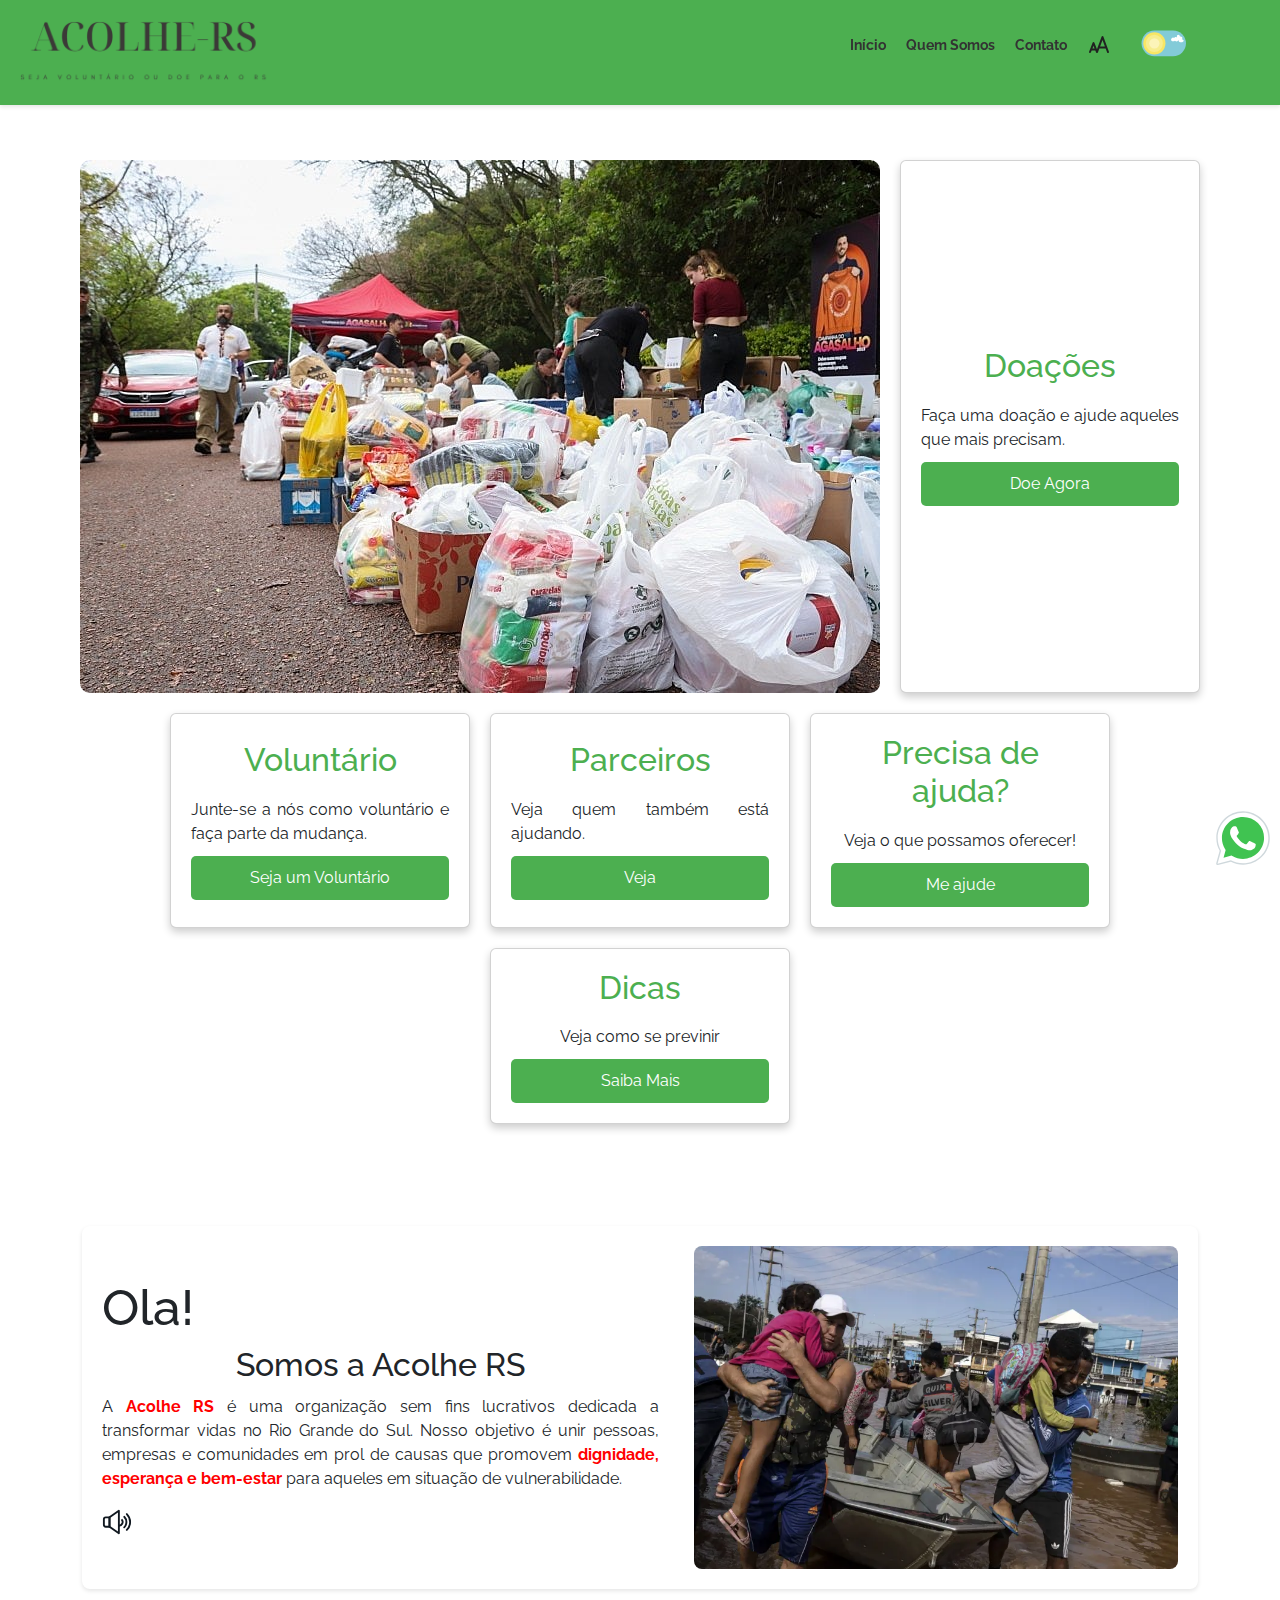
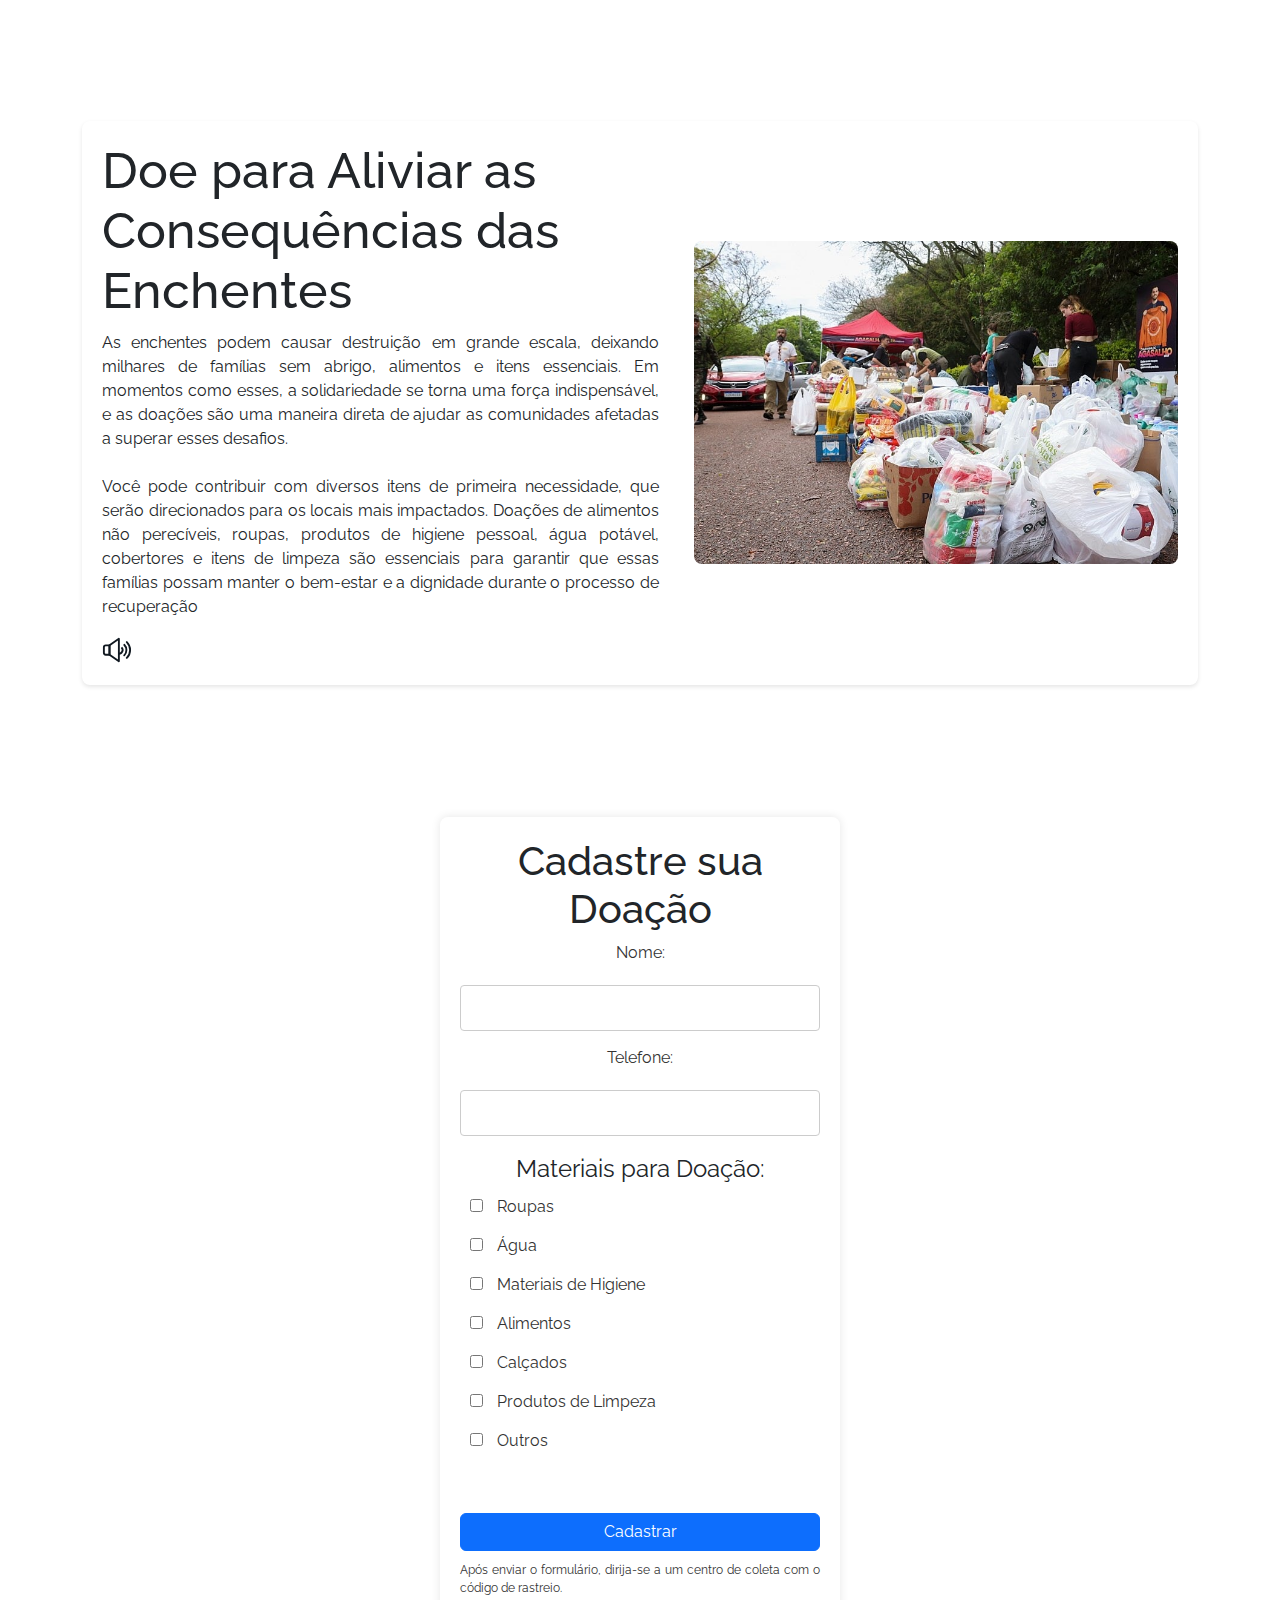
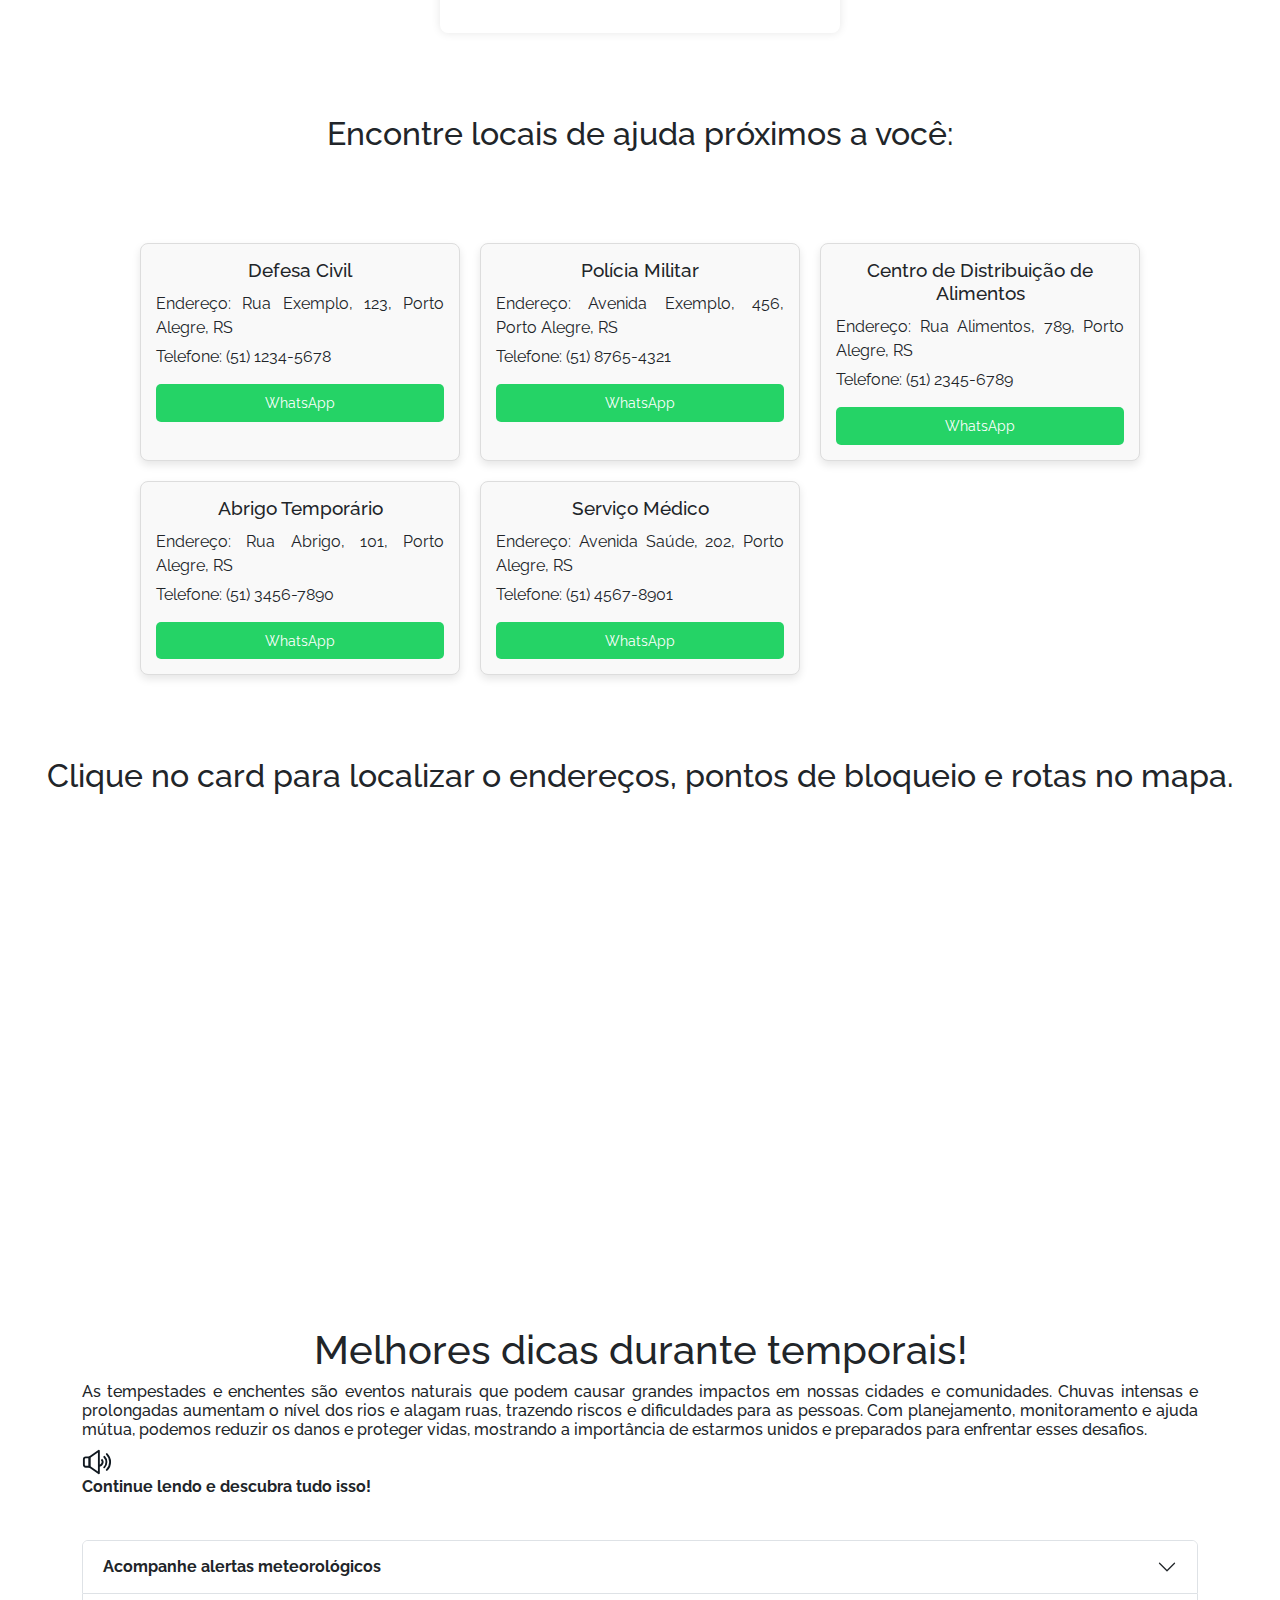
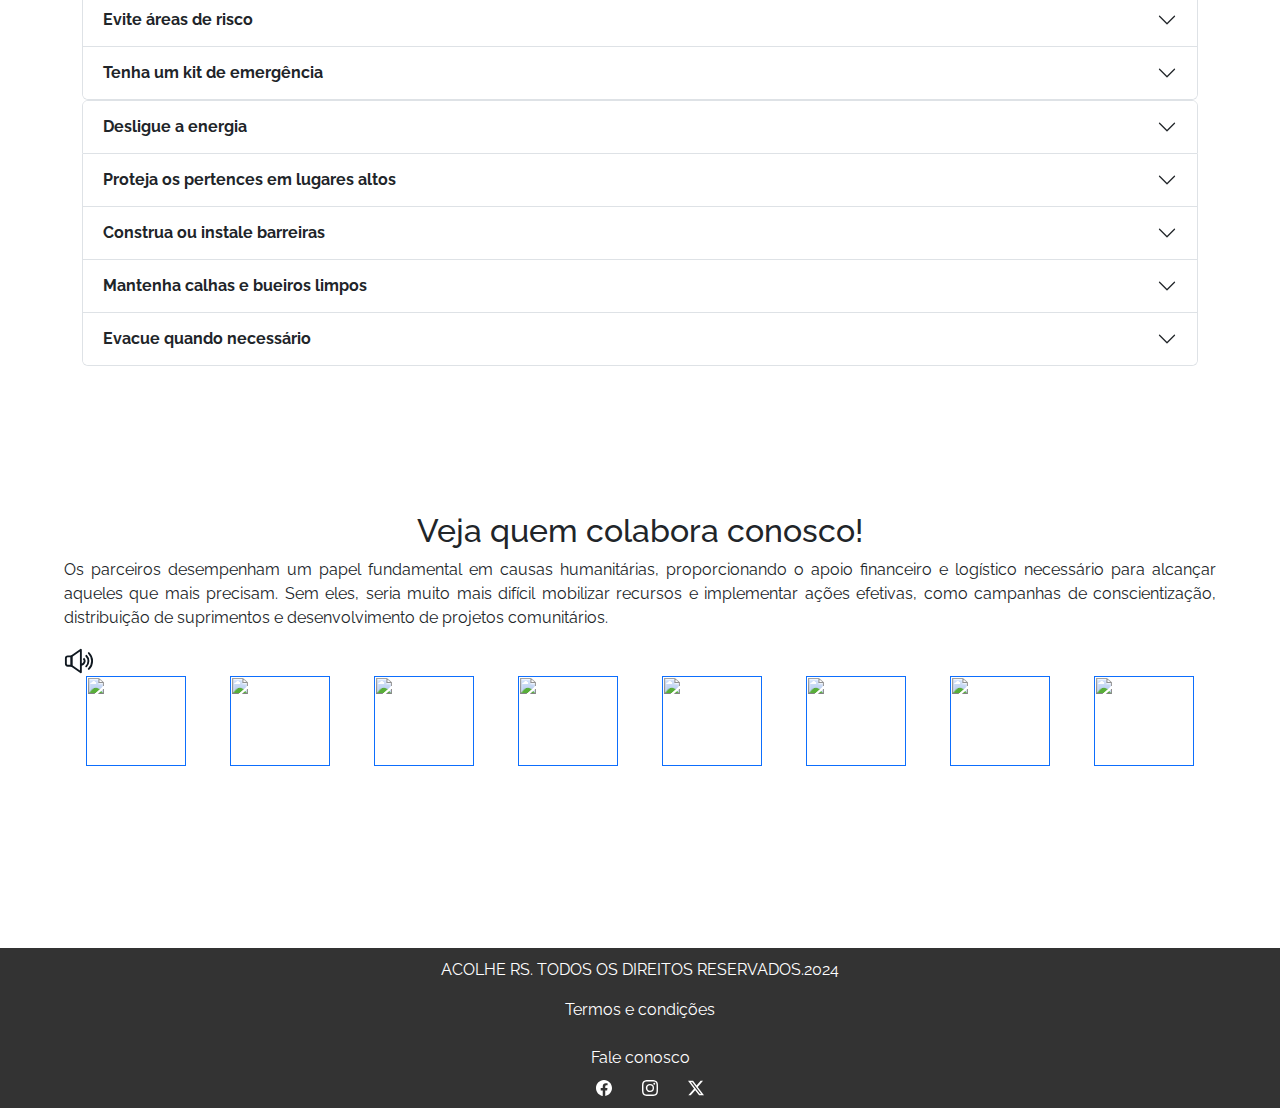
==== index.html @ a2164d79 "fix(index): svg text size" ====
<!DOCTYPE html>
<html lang="pt-BR">
<head>
    <meta charset="UTF-8">
    <meta name="viewport" content="width=device-width, initial-scale=1.0">
    <title>Acolhe RS</title>
    <link rel="stylesheet" href="/css/style.css">
    <link rel="stylesheet" href="/css/doacoes.css">
    <link rel="stylesheet" href="/css/cadastro1.css">
    <link rel="stylesheet" href="/css/dicas.css">

    <link href="https://cdn.jsdelivr.net/npm/bootstrap@5.3.3/dist/css/bootstrap.min.css" rel="stylesheet"
        integrity="sha384-QWTKZyjpPEjISv5WaRU9OFeRpok6YctnYmDr5pNlyT2bRjXh0JMhjY6hW+ALEwIH" crossorigin="anonymous">

    <script src="https://cdn.jsdelivr.net/npm/bootstrap@5.3.3/dist/js/bootstrap.bundle.min.js"
        integrity="sha384-YvpcrYf0tY3lHB60NNkmXc5s9fDVZLESaAA55NDzOxhy9GkcIdslK1eN7N6jIeHz"
        crossorigin="anonymous"></script>


</head>

<body>
    <header>
        <div class="logo">
            <a href="index.html"><img src="./img/logo2.png" alt="Logo"></a> <!-- Insira a logo aqui -->
        </div>
        <nav class="menu">
            <ul>
                <li><a href="index.html">Início</a></li>

                <li><a href="#quemSomos">Quem Somos</a></li>
                <!-- <li><a href="#">Transparência</a></li>
                <li><a href="#">Privacidade</a></li>
                <li><a href="#">Notícias</a></li> -->
                <li><a href="#contato">Contato</a></li>
                <li style="z-index: 99999999;"><svg width="24" height="24" viewBox="0 0 24 24" fill="none" xmlns="http://www.w3.org/2000/svg">
                    <path d="M9.96951 16.1675L14.5596 3.65608C14.8657 2.82169 16.006 2.78376 16.388 3.5423L16.4372 3.65608L21.9388 18.6528C22.129 19.1713 21.8628 19.7458 21.3443 19.936C20.8629 20.1126 20.3331 19.8958 20.1076 19.4488L20.0611 19.3416L18.6505 15.4985H12.3455L10.9039 19.4183L10.8629 19.4972L10.7908 19.6054L10.7133 19.6952L10.6284 19.7729L10.5459 19.8332L10.4955 19.864L10.4114 19.9072L10.3074 19.9478L10.2027 19.9759L10.0695 19.9948L9.96214 19.9969L9.89154 19.9919L9.78899 19.9755L9.63901 19.931L9.56968 19.9014L9.46966 19.847L9.35809 19.7669L9.26643 19.6805L9.20247 19.6048L9.14122 19.5149L9.08713 19.4124L8.34151 17.4995H4.65451L3.93178 19.3597C3.74591 19.8376 3.23292 20.0916 2.74846 19.9652L2.63733 19.9292C2.15937 19.7433 1.90536 19.2303 2.03178 18.7459L2.06778 18.6348L5.56631 9.63856C5.88116 8.82897 6.98716 8.79042 7.37735 9.52291L7.43032 9.63856L9.96951 16.1675L14.5596 3.65608L9.96951 16.1675ZM6.49832 12.76L5.43251 15.4995H7.56351L6.49832 12.76ZM15.4984 6.90404L13.0785 13.4985H17.9165L15.4984 6.90404Z" fill="#212121"/>
                    </svg>
                    
                  </li>
                <li>  <label id="theme-toggle-button">
                    <input type="checkbox" id="toggle" />
                    <svg viewBox="0 0 69.667 44" xmlns:xlink="http://www.w3.org/1999/xlink" xmlns="http://www.w3.org/2000/svg">
                      <g transform="translate(3.5 3.5)" data-name="Component 15 – 1" id="Component_15_1">
                        <g filter="url(#container)" transform="matrix(1, 0, 0, 1, -3.5, -3.5)">
                          <rect fill="#83cbd8" transform="translate(3.5 3.5)" rx="17.5" height="35" width="60.667"
                            data-name="container" id="container"></rect>
                        </g>
            
                        <g transform="translate(2.333 2.333)" id="button">
                          <g data-name="sun" id="sun">
                            <g filter="url(#sun-outer)" transform="matrix(1, 0, 0, 1, -5.83, -5.83)">
                              <circle fill="#f8e664" transform="translate(5.83 5.83)" r="15.167" cy="15.167" cx="15.167"
                                data-name="sun-outer" id="sun-outer-2"></circle>
                            </g>
                            <g filter="url(#sun)" transform="matrix(1, 0, 0, 1, -5.83, -5.83)">
                              <path fill="rgba(246,254,247,0.29)" transform="translate(9.33 9.33)"
                                d="M11.667,0A11.667,11.667,0,1,1,0,11.667,11.667,11.667,0,0,1,11.667,0Z" data-name="sun" id="sun-3">
                              </path>
                            </g>
                            <circle fill="#fcf4b9" transform="translate(8.167 8.167)" r="7" cy="7" cx="7" id="sun-inner"></circle>
                          </g>
            
                          <g data-name="moon" id="moon">
                            <g filter="url(#moon)" transform="matrix(1, 0, 0, 1, -31.5, -5.83)">
                              <circle fill="#cce6ee" transform="translate(31.5 5.83)" r="15.167" cy="15.167" cx="15.167"
                                data-name="moon" id="moon-3"></circle>
                            </g>
                            <g fill="#a6cad0" transform="translate(-24.415 -1.009)" id="patches">
                              <circle transform="translate(43.009 4.496)" r="2" cy="2" cx="2"></circle>
                              <circle transform="translate(39.366 17.952)" r="2" cy="2" cx="2" data-name="patch"></circle>
                              <circle transform="translate(33.016 8.044)" r="1" cy="1" cx="1" data-name="patch"></circle>
                              <circle transform="translate(51.081 18.888)" r="1" cy="1" cx="1" data-name="patch"></circle>
                              <circle transform="translate(33.016 22.503)" r="1" cy="1" cx="1" data-name="patch"></circle>
                              <circle transform="translate(50.081 10.53)" r="1.5" cy="1.5" cx="1.5" data-name="patch"></circle>
                            </g>
                          </g>
                        </g>
            
                        <g filter="url(#cloud)" transform="matrix(1, 0, 0, 1, -3.5, -3.5)">
                          <path fill="#fff" transform="translate(-3466.47 -160.94)"
                            d="M3512.81,173.815a4.463,4.463,0,0,1,2.243.62.95.95,0,0,1,.72-1.281,4.852,4.852,0,0,1,2.623.519c.034.02-.5-1.968.281-2.716a2.117,2.117,0,0,1,2.829-.274,1.821,1.821,0,0,1,.854,1.858c.063.037,2.594-.049,3.285,1.273s-.865,2.544-.807,2.626a12.192,12.192,0,0,1,2.278.892c.553.448,1.106,1.992-1.62,2.927a7.742,7.742,0,0,1-3.762-.3c-1.28-.49-1.181-2.65-1.137-2.624s-1.417,2.2-2.623,2.2a4.172,4.172,0,0,1-2.394-1.206,3.825,3.825,0,0,1-2.771.774c-3.429-.46-2.333-3.267-2.2-3.55A3.721,3.721,0,0,1,3512.81,173.815Z"
                            data-name="cloud" id="cloud"></path>
                        </g>
            
                        <g fill="#def8ff" transform="translate(3.585 1.325)" id="stars">
                          <path transform="matrix(-1, 0.017, -0.017, -1, 24.231, 3.055)"
                            d="M.774,0,.566.559,0,.539.458.933.25,1.492l.485-.361.458.394L1.024.953,1.509.592.943.572Z"></path>
                          <path transform="matrix(-0.777, 0.629, -0.629, -0.777, 23.185, 12.358)"
                            d="M1.341.529.836.472.736,0,.505.46,0,.4.4.729l-.231.46L.605.932l.4.326L.9.786Z" data-name="star">
                          </path>
                          <path transform="matrix(0.438, 0.899, -0.899, 0.438, 23.177, 29.735)"
                            d="M.015,1.065.475.9l.285.365L.766.772l.46-.164L.745.494.751,0,.481.407,0,.293.285.658Z"
                            data-name="star"></path>
                          <path transform="translate(12.677 0.388) rotate(104)"
                            d="M1.161,1.6,1.059,1,1.574.722.962.607.86,0,.613.572,0,.457.446.881.2,1.454l.516-.274Z"
                            data-name="star"></path>
                          <path transform="matrix(-0.07, 0.998, -0.998, -0.07, 11.066, 15.457)"
                            d="M.873,1.648l.114-.62L1.579.945,1.03.62,1.144,0,.706.464.157.139.438.7,0,1.167l.592-.083Z"
                            data-name="star"></path>
                          <path transform="translate(8.326 28.061) rotate(11)"
                            d="M.593,0,.638.724,0,.982l.7.211.045.724.36-.64.7.211L1.342.935,1.7.294,1.063.552Z" data-name="star">
                          </path>
                          <path transform="translate(5.012 5.962) rotate(172)"
                            d="M.816,0,.5.455,0,.311.323.767l-.312.455.516-.215.323.456L.827.911,1.343.7.839.552Z" data-name="star">
                          </path>
                          <path transform="translate(2.218 14.616) rotate(169)"
                            d="M1.261,0,.774.571.114.3.487.967,0,1.538.728,1.32l.372.662.047-.749.728-.218L1.215.749Z"
                            data-name="star"></path>
                        </g>
                      </g>
                    </svg>
                  </label></li>
                  
            </ul>
        </nav>

        <!-- <div class="header-actions">
            <a href="#" class="search-icon">&#128269;</a>
        </div>     -->
    </header>

    <main>
        <div class="adjustCards">
            <br><br><br><br><br>


            <div class="cards">
                <div>

                    <img style="border-radius: 10px;" src="/img/image_processing20230908-29939-1sz4mb3.jpeg" alt="Pessoas organizando cestas básicas">
                </div>
                <div class="card">
                    <h2>Doações</h2>
                    <p>Faça uma doação e ajude aqueles que mais precisam.</p>
                    <a href="#quero_doar">Doe Agora</a>
                </div>

                <div class="card">
                    <h2>Voluntário</h2>
                    <p>Junte-se a nós como voluntário e faça parte da mudança.</p>
                    <a href="/cadastro1.html">Seja um Voluntário</a>
                </div>

                <div class="card">
                    <h2>Parceiros</h2>
                    <p>Veja quem também está ajudando.</p>
                    <a href="#parceiros">Veja</a>
                </div>

                <div class="card">
                    <h2>Precisa de ajuda?</h2>
                    <p>Veja o que possamos oferecer!</p>
                    <a href="#ajuda">Me ajude</a>
                </div>

                <div class="card">
                    <h2>Dicas</h2>
                    <p>Veja como se previnir</p>
                    <a href="#dicas">Saiba Mais</a>
                </div>    
        
            
        </div>

            </div>

            <section id="quemSomos" class="section">
                <div class="content">
                    <div >
                        <h1>Ola!</h1>
                        <h2>Somos a Acolhe RS</h2>
                        <p>A <strong class="into">Acolhe RS</strong> é uma organização sem fins lucrativos dedicada a
                            transformar
                            vidas no Rio Grande
                            do Sul. Nosso objetivo é unir pessoas, empresas e comunidades em prol de causas que promovem
                            <strong class="into">dignidade, esperança e bem-estar </strong> para aqueles em situação de
                            vulnerabilidade.
                        </p>
                        
                        
                        <div class="speaker"><a href=""><?xml version="1.0" ?><svg viewBox="0 0 32 32" xmlns="http://www.w3.org/2000/svg"><defs><style>.cls-1{fill:#101820;}</style></defs><title/><g data-name="Layer 34" id="Layer_34"><path class="cls-1" d="M18,29a1,1,0,0,1-.57-.18l-10-7A1,1,0,0,1,7,21V11a1,1,0,0,1,.43-.82l10-7a1,1,0,0,1,1-.07A1,1,0,0,1,19,4V28a1,1,0,0,1-.54.89A1,1,0,0,1,18,29ZM9,20.48l8,5.6V5.92l-8,5.6Z"/><path class="cls-1" d="M8,22H4a3,3,0,0,1-3-3V13a3,3,0,0,1,3-3H8a1,1,0,0,1,1,1V21A1,1,0,0,1,8,22ZM4,12a1,1,0,0,0-1,1v6a1,1,0,0,0,1,1H7V12Z"/><path class="cls-1" d="M18,21V19a3,3,0,0,0,2.12-5.12l1.42-1.42A5,5,0,0,1,18,21Z"/><path class="cls-1" d="M26.48,25.48a1,1,0,0,1-.71-.29,1,1,0,0,1,0-1.42,11,11,0,0,0,0-15.54,1,1,0,1,1,1.42-1.42,13,13,0,0,1,0,18.38A1,1,0,0,1,26.48,25.48Z"/><path class="cls-1" d="M23.65,22.65a1,1,0,0,1-.7-.29A1,1,0,0,1,23,21a7,7,0,0,0,0-9.9,1,1,0,0,1,1.41-1.41,9,9,0,0,1,0,12.72A1,1,0,0,1,23.65,22.65Z"/></g></svg></a></div>
                        
                        

                    </div>


                    <img src="/img/7fefaf70-11d7-11ef-bee9-6125e244a4cd.jpg.webp" alt="Pessoas recebendo ajuda saindo de uma canoa">


                </div>
            </section>

            <section class="section">
                <div class="content">
                    <div>
                        <h1>Doe para Aliviar as Consequências das Enchentes
                        </h1>
                        <p>As enchentes podem causar destruição em grande escala, deixando milhares de famílias sem
                            abrigo,
                            alimentos e itens essenciais. Em momentos como esses, a solidariedade se torna uma força
                            indispensável, e
                            as doações são uma maneira direta de ajudar as comunidades afetadas a superar esses
                            desafios.

                            <br><br>


                            Você pode contribuir com diversos itens de primeira necessidade, que serão direcionados para
                            os locais
                            mais impactados. Doações de alimentos não perecíveis, roupas, produtos de higiene pessoal,
                            água potável,
                            cobertores e itens de limpeza são essenciais para garantir que essas famílias possam manter
                            o bem-estar e
                            a dignidade durante o processo de recuperação
                        </p>

                        <div class="speaker"><a href=""><?xml version="1.0" ?><svg viewBox="0 0 32 32" xmlns="http://www.w3.org/2000/svg"><defs><style>.cls-1{fill:#101820;}</style></defs><title/><g data-name="Layer 34" id="Layer_34"><path class="cls-1" d="M18,29a1,1,0,0,1-.57-.18l-10-7A1,1,0,0,1,7,21V11a1,1,0,0,1,.43-.82l10-7a1,1,0,0,1,1-.07A1,1,0,0,1,19,4V28a1,1,0,0,1-.54.89A1,1,0,0,1,18,29ZM9,20.48l8,5.6V5.92l-8,5.6Z"/><path class="cls-1" d="M8,22H4a3,3,0,0,1-3-3V13a3,3,0,0,1,3-3H8a1,1,0,0,1,1,1V21A1,1,0,0,1,8,22ZM4,12a1,1,0,0,0-1,1v6a1,1,0,0,0,1,1H7V12Z"/><path class="cls-1" d="M18,21V19a3,3,0,0,0,2.12-5.12l1.42-1.42A5,5,0,0,1,18,21Z"/><path class="cls-1" d="M26.48,25.48a1,1,0,0,1-.71-.29,1,1,0,0,1,0-1.42,11,11,0,0,0,0-15.54,1,1,0,1,1,1.42-1.42,13,13,0,0,1,0,18.38A1,1,0,0,1,26.48,25.48Z"/><path class="cls-1" d="M23.65,22.65a1,1,0,0,1-.7-.29A1,1,0,0,1,23,21a7,7,0,0,0,0-9.9,1,1,0,0,1,1.41-1.41,9,9,0,0,1,0,12.72A1,1,0,0,1,23.65,22.65Z"/></g></svg></a></div>
                    </div>
                    <img src="img/image_processing20230908-29939-1sz4mb3.jpeg" alt="Pessoas organizando cestas básicas">
                </div>

            </section>

            
            <section id="quero_doar">
                <div class="form-container">
                    <h1>Cadastre sua Doação</h1>
                    <form id="donationForm">
                        <label for="name">Nome:</label>
                        <input type="text" id="name" name="name" required>

                        <label for="phone">Telefone:</label>
                        <input type="tel" id="phone" name="phone" required>

                        <fieldset>
                            <legend>Materiais para Doação:</legend>
                            <div class="checkbox-group">
                                <label><input type="checkbox" name="materials" value="roupa"> Roupas</label>
                                <label><input type="checkbox" name="materials" value="agua"> Água</label>
                                <label><input type="checkbox" name="materials" value="higiene"> Materiais de
                                    Higiene</label>
                                <label><input type="checkbox" name="materials" value="alimentos"> Alimentos</label>
                                <label><input type="checkbox" name="materials" value="calçados"> Calçados</label>
                                <label><input type="checkbox" name="materials" value="produtos-limpeza"> Produtos de
                                    Limpeza</label>
                                <label><input type="checkbox" name="materials" value="calçados"> Outros</label>

                            </div>
                        </fieldset>


                        <div id="liveAlertPlaceholder"></div>
                        <button type="button" class="btn btn-primary" id="liveAlertBtn">Cadastrar</button>
                    </form>

                    <p class="instrucao">Após enviar o formulário, dirija-se a um centro de coleta com o código de
                        rastreio.</p>
                </div>
            </section>

            <h2>Encontre locais de ajuda próximos a você:</h2>




            <section class="section_ajuda" id="ajuda">

                <div class="content">
                   
                    <div class="services-list">
                        <div class="service">
                            <h2>Defesa Civil</h2>
                            <p>Endereço: Rua Exemplo, 123, Porto Alegre, RS</p>
                            <p>Telefone: (51) 1234-5678</p>
                            <a href="https://wa.me/555112345678" target="_blank">
                                <button type="button">WhatsApp</button>
                            </a>
                        </div>
                        <div class="service">
                            <h2>Polícia Militar</h2>
                            <p>Endereço: Avenida Exemplo, 456, Porto Alegre, RS</p>
                            <p>Telefone: (51) 8765-4321</p>
                            <a href="https://wa.me/555187654321" target="_blank">
                                <button type="button">WhatsApp</button>
                            </a>
                        </div>
                        <div class="service">
                            <h2>Centro de Distribuição de Alimentos</h2>
                            <p>Endereço: Rua Alimentos, 789, Porto Alegre, RS</p>
                            <p>Telefone: (51) 2345-6789</p>
                            <a href="https://wa.me/555123456789" target="_blank">
                                <button type="button">WhatsApp</button>
                            </a>
                        </div>
                        <div class="service">
                            <h2>Abrigo Temporário</h2>
                            <p>Endereço: Rua Abrigo, 101, Porto Alegre, RS</p>
                            
                            <p>Telefone: (51) 3456-7890</p>
                            <a href="https://wa.me/555134567890" target="_blank">
                                <button type="button">WhatsApp</button>
                            </a>
                        </div>
                        <div class="service">
                            <h2>Serviço Médico</h2>
                            <p>Endereço: Avenida Saúde, 202, Porto Alegre, RS</p>
                            <p>Telefone: (51) 4567-8901</p>
                            <a href="https://wa.me/555145678901" target="_blank">
                                <button type="button">WhatsApp</button>
                            </a>
                        </div>
                    </div>
                </div>


            </section>

            <h2 class="mapa_texto">Clique no card para localizar o endereços, pontos de bloqueio e rotas no mapa.</h2>
            
            <div id="mapa-interativo" >
                <iframe src="https://www.google.com/maps/embed?pb=!1m16!1m12!1m3!1d11509.309611992509!2d-51.23916237983152!3d-30.067540109430837!2m3!1f0!2f0!3f0!3m2!1i1024!2i768!4f13.1!2m1!1sdefesa%20civil%20porto%20alegre!5e1!3m2!1spt-BR!2sbr!4v1730048175928!5m2!1spt-BR!2sbr" width="600" height="450" style="border:0;" allowfullscreen="" loading="lazy" referrerpolicy="no-referrer-when-downgrade"></iframe>
            </div>




            <div class="dicas" id="dicas">
                <div class="text">
                    <h1>Melhores dicas durante temporais!</h1>

                    <h6>
                        As tempestades e enchentes são eventos naturais que podem causar grandes impactos em nossas
                        cidades e
                        comunidades. Chuvas intensas e prolongadas aumentam o nível dos rios e alagam ruas, trazendo
                        riscos e
                        dificuldades para as pessoas. Com planejamento, monitoramento e ajuda mútua, podemos reduzir os
                        danos e
                        proteger vidas, mostrando a importância de estarmos unidos e preparados para enfrentar esses
                        desafios.
                    </h6>

                    <div class="speaker"><a href=""><?xml version="1.0" ?><svg viewBox="0 0 32 32" xmlns="http://www.w3.org/2000/svg"><defs><style>.cls-1{fill:#101820;}</style></defs><title/><g data-name="Layer 34" id="Layer_34"><path class="cls-1" d="M18,29a1,1,0,0,1-.57-.18l-10-7A1,1,0,0,1,7,21V11a1,1,0,0,1,.43-.82l10-7a1,1,0,0,1,1-.07A1,1,0,0,1,19,4V28a1,1,0,0,1-.54.89A1,1,0,0,1,18,29ZM9,20.48l8,5.6V5.92l-8,5.6Z"/><path class="cls-1" d="M8,22H4a3,3,0,0,1-3-3V13a3,3,0,0,1,3-3H8a1,1,0,0,1,1,1V21A1,1,0,0,1,8,22ZM4,12a1,1,0,0,0-1,1v6a1,1,0,0,0,1,1H7V12Z"/><path class="cls-1" d="M18,21V19a3,3,0,0,0,2.12-5.12l1.42-1.42A5,5,0,0,1,18,21Z"/><path class="cls-1" d="M26.48,25.48a1,1,0,0,1-.71-.29,1,1,0,0,1,0-1.42,11,11,0,0,0,0-15.54,1,1,0,1,1,1.42-1.42,13,13,0,0,1,0,18.38A1,1,0,0,1,26.48,25.48Z"/><path class="cls-1" d="M23.65,22.65a1,1,0,0,1-.7-.29A1,1,0,0,1,23,21a7,7,0,0,0,0-9.9,1,1,0,0,1,1.41-1.41,9,9,0,0,1,0,12.72A1,1,0,0,1,23.65,22.65Z"/></g></svg></a></div>


                    <h6><strong> Continue lendo e descubra tudo isso!</strong></h6>
                </div>

                <div class="accordion" id="accordionPanelsStayOpenExample">
                    <div class="accordion-item">
                        <h2 class="accordion-header">
                            <button class="accordion-button collapsed" type="button" data-bs-toggle="collapse"
                                data-bs-target="#panelsStayOpen-collapseOne" aria-expanded="false"
                                aria-controls="panelsStayOpen-collapseOne">
                                <strong>Acompanhe alertas meteorológicos
                                </strong>
                            </button>
                        </h2>
                        <div id="panelsStayOpen-collapseOne" class="accordion-collapse collapse">
                            <div class="accordion-body">
                                <p>
                                    Fique atento aos avisos de chuva intensa e alertas de enchente emitidos por órgãos
                                    oficiais. Eles
                                    ajudam a se preparar e evitar áreas de risco.
                                </p>

                                <div class="speaker"><a href=""><?xml version="1.0" ?><svg viewBox="0 0 32 32" xmlns="http://www.w3.org/2000/svg"><defs><style>.cls-1{fill:#101820;}</style></defs><title/><g data-name="Layer 34" id="Layer_34"><path class="cls-1" d="M18,29a1,1,0,0,1-.57-.18l-10-7A1,1,0,0,1,7,21V11a1,1,0,0,1,.43-.82l10-7a1,1,0,0,1,1-.07A1,1,0,0,1,19,4V28a1,1,0,0,1-.54.89A1,1,0,0,1,18,29ZM9,20.48l8,5.6V5.92l-8,5.6Z"/><path class="cls-1" d="M8,22H4a3,3,0,0,1-3-3V13a3,3,0,0,1,3-3H8a1,1,0,0,1,1,1V21A1,1,0,0,1,8,22ZM4,12a1,1,0,0,0-1,1v6a1,1,0,0,0,1,1H7V12Z"/><path class="cls-1" d="M18,21V19a3,3,0,0,0,2.12-5.12l1.42-1.42A5,5,0,0,1,18,21Z"/><path class="cls-1" d="M26.48,25.48a1,1,0,0,1-.71-.29,1,1,0,0,1,0-1.42,11,11,0,0,0,0-15.54,1,1,0,1,1,1.42-1.42,13,13,0,0,1,0,18.38A1,1,0,0,1,26.48,25.48Z"/><path class="cls-1" d="M23.65,22.65a1,1,0,0,1-.7-.29A1,1,0,0,1,23,21a7,7,0,0,0,0-9.9,1,1,0,0,1,1.41-1.41,9,9,0,0,1,0,12.72A1,1,0,0,1,23.65,22.65Z"/></g></svg></a></div>

                            </div>
                        </div>
                    </div>
                    <div class="accordion-item">
                        <h2 class="accordion-header">
                            <button class="accordion-button collapsed" type="button" data-bs-toggle="collapse"
                                data-bs-target="#panelsStayOpen-collapseTwo" aria-expanded="false"
                                aria-controls="panelsStayOpen-collapseTwo">
                                <strong>Evite áreas de risco</strong>
                            </button>
                        </h2>
                        <div id="panelsStayOpen-collapseTwo" class="accordion-collapse collapse">
                            <div class="accordion-body">
                                <p>
                                    Se morar ou precisar transitar em áreas próximas a rios ou regiões propensas a
                                    enchentes, procure
                                    rotas alternativas em dias de chuvas intensas. Não tente atravessar ruas alagadas.
                                </p>
                                <div class="speaker"><a href=""><?xml version="1.0" ?><svg viewBox="0 0 32 32" xmlns="http://www.w3.org/2000/svg"><defs><style>.cls-1{fill:#101820;}</style></defs><title/><g data-name="Layer 34" id="Layer_34"><path class="cls-1" d="M18,29a1,1,0,0,1-.57-.18l-10-7A1,1,0,0,1,7,21V11a1,1,0,0,1,.43-.82l10-7a1,1,0,0,1,1-.07A1,1,0,0,1,19,4V28a1,1,0,0,1-.54.89A1,1,0,0,1,18,29ZM9,20.48l8,5.6V5.92l-8,5.6Z"/><path class="cls-1" d="M8,22H4a3,3,0,0,1-3-3V13a3,3,0,0,1,3-3H8a1,1,0,0,1,1,1V21A1,1,0,0,1,8,22ZM4,12a1,1,0,0,0-1,1v6a1,1,0,0,0,1,1H7V12Z"/><path class="cls-1" d="M18,21V19a3,3,0,0,0,2.12-5.12l1.42-1.42A5,5,0,0,1,18,21Z"/><path class="cls-1" d="M26.48,25.48a1,1,0,0,1-.71-.29,1,1,0,0,1,0-1.42,11,11,0,0,0,0-15.54,1,1,0,1,1,1.42-1.42,13,13,0,0,1,0,18.38A1,1,0,0,1,26.48,25.48Z"/><path class="cls-1" d="M23.65,22.65a1,1,0,0,1-.7-.29A1,1,0,0,1,23,21a7,7,0,0,0,0-9.9,1,1,0,0,1,1.41-1.41,9,9,0,0,1,0,12.72A1,1,0,0,1,23.65,22.65Z"/></g></svg></a></div>
                            </div>
                        </div>
                    </div>
                    <div class="accordion-item">
                        <h2 class="accordion-header">
                            <button class="accordion-button collapsed" type="button" data-bs-toggle="collapse"
                                data-bs-target="#panelsStayOpen-collapseThree" aria-expanded="false"
                                aria-controls="panelsStayOpen-collapseThree">
                                <strong>Tenha um kit de emergência</strong>
                            </button>
                        </h2>
                        <div id="panelsStayOpen-collapseThree" class="accordion-collapse collapse">
                            <div class="accordion-body">
                                <p>
                                    Prepare um kit com itens básicos como lanterna, água potável, alimentos não
                                    perecíveis, medicamentos,
                                    documentos importantes e roupas secas. Isso ajuda em caso de necessidade de
                                    evacuação.
                                </p>

                                <div class="speaker"><a href=""><?xml version="1.0" ?><svg viewBox="0 0 32 32" xmlns="http://www.w3.org/2000/svg"><defs><style>.cls-1{fill:#101820;}</style></defs><title/><g data-name="Layer 34" id="Layer_34"><path class="cls-1" d="M18,29a1,1,0,0,1-.57-.18l-10-7A1,1,0,0,1,7,21V11a1,1,0,0,1,.43-.82l10-7a1,1,0,0,1,1-.07A1,1,0,0,1,19,4V28a1,1,0,0,1-.54.89A1,1,0,0,1,18,29ZM9,20.48l8,5.6V5.92l-8,5.6Z"/><path class="cls-1" d="M8,22H4a3,3,0,0,1-3-3V13a3,3,0,0,1,3-3H8a1,1,0,0,1,1,1V21A1,1,0,0,1,8,22ZM4,12a1,1,0,0,0-1,1v6a1,1,0,0,0,1,1H7V12Z"/><path class="cls-1" d="M18,21V19a3,3,0,0,0,2.12-5.12l1.42-1.42A5,5,0,0,1,18,21Z"/><path class="cls-1" d="M26.48,25.48a1,1,0,0,1-.71-.29,1,1,0,0,1,0-1.42,11,11,0,0,0,0-15.54,1,1,0,1,1,1.42-1.42,13,13,0,0,1,0,18.38A1,1,0,0,1,26.48,25.48Z"/><path class="cls-1" d="M23.65,22.65a1,1,0,0,1-.7-.29A1,1,0,0,1,23,21a7,7,0,0,0,0-9.9,1,1,0,0,1,1.41-1.41,9,9,0,0,1,0,12.72A1,1,0,0,1,23.65,22.65Z"/></g></svg></a></div>

                            </div>
                        </div>
                    </div>
                </div>

                <div class="accordion" id="accordionPanelsStayOpenExample">
                    <div class="accordion-item">
                        <h2 class="accordion-header">
                            <button class="accordion-button collapsed" type="button" data-bs-toggle="collapse"
                                data-bs-target="#panelsStayOpen-collapsefour" aria-expanded="false"
                                aria-controls="panelsStayOpen-collapsefour">
                                <strong>Desligue a energia</strong>
                            </button>
                        </h2>
                        <div id="panelsStayOpen-collapsefour" class="accordion-collapse collapse">
                            <div class="accordion-body">
                                <p>
                                    Em caso de enchente, desligue a energia elétrica e o gás para evitar acidentes, como
                                    curtos-circuitos
                                    ou explosões.
                                </p>

                                <div class="speaker"><a href=""><?xml version="1.0" ?><svg viewBox="0 0 32 32" xmlns="http://www.w3.org/2000/svg"><defs><style>.cls-1{fill:#101820;}</style></defs><title/><g data-name="Layer 34" id="Layer_34"><path class="cls-1" d="M18,29a1,1,0,0,1-.57-.18l-10-7A1,1,0,0,1,7,21V11a1,1,0,0,1,.43-.82l10-7a1,1,0,0,1,1-.07A1,1,0,0,1,19,4V28a1,1,0,0,1-.54.89A1,1,0,0,1,18,29ZM9,20.48l8,5.6V5.92l-8,5.6Z"/><path class="cls-1" d="M8,22H4a3,3,0,0,1-3-3V13a3,3,0,0,1,3-3H8a1,1,0,0,1,1,1V21A1,1,0,0,1,8,22ZM4,12a1,1,0,0,0-1,1v6a1,1,0,0,0,1,1H7V12Z"/><path class="cls-1" d="M18,21V19a3,3,0,0,0,2.12-5.12l1.42-1.42A5,5,0,0,1,18,21Z"/><path class="cls-1" d="M26.48,25.48a1,1,0,0,1-.71-.29,1,1,0,0,1,0-1.42,11,11,0,0,0,0-15.54,1,1,0,1,1,1.42-1.42,13,13,0,0,1,0,18.38A1,1,0,0,1,26.48,25.48Z"/><path class="cls-1" d="M23.65,22.65a1,1,0,0,1-.7-.29A1,1,0,0,1,23,21a7,7,0,0,0,0-9.9,1,1,0,0,1,1.41-1.41,9,9,0,0,1,0,12.72A1,1,0,0,1,23.65,22.65Z"/></g></svg></a></div>

                            </div>
                        </div>
                    </div>
                    <div class="accordion-item">
                        <h2 class="accordion-header">
                            <button class="accordion-button collapsed" type="button" data-bs-toggle="collapse"
                                data-bs-target="#panelsStayOpen-collapsefive" aria-expanded="false"
                                aria-controls="panelsStayOpen-collapsefive">
                                <strong>Proteja os pertences em lugares altos</strong>
                            </button>
                        </h2>
                        <div id="panelsStayOpen-collapsefive" class="accordion-collapse collapse">
                            <div class="accordion-body">
                                <p>
                                    Se houver risco de alagamento, coloque móveis e objetos de valor em locais elevados
                                    para minimizar os
                                    danos.
                                </p>

                                <div class="speaker"><a href=""><?xml version="1.0" ?><svg viewBox="0 0 32 32" xmlns="http://www.w3.org/2000/svg"><defs><style>.cls-1{fill:#101820;}</style></defs><title/><g data-name="Layer 34" id="Layer_34"><path class="cls-1" d="M18,29a1,1,0,0,1-.57-.18l-10-7A1,1,0,0,1,7,21V11a1,1,0,0,1,.43-.82l10-7a1,1,0,0,1,1-.07A1,1,0,0,1,19,4V28a1,1,0,0,1-.54.89A1,1,0,0,1,18,29ZM9,20.48l8,5.6V5.92l-8,5.6Z"/><path class="cls-1" d="M8,22H4a3,3,0,0,1-3-3V13a3,3,0,0,1,3-3H8a1,1,0,0,1,1,1V21A1,1,0,0,1,8,22ZM4,12a1,1,0,0,0-1,1v6a1,1,0,0,0,1,1H7V12Z"/><path class="cls-1" d="M18,21V19a3,3,0,0,0,2.12-5.12l1.42-1.42A5,5,0,0,1,18,21Z"/><path class="cls-1" d="M26.48,25.48a1,1,0,0,1-.71-.29,1,1,0,0,1,0-1.42,11,11,0,0,0,0-15.54,1,1,0,1,1,1.42-1.42,13,13,0,0,1,0,18.38A1,1,0,0,1,26.48,25.48Z"/><path class="cls-1" d="M23.65,22.65a1,1,0,0,1-.7-.29A1,1,0,0,1,23,21a7,7,0,0,0,0-9.9,1,1,0,0,1,1.41-1.41,9,9,0,0,1,0,12.72A1,1,0,0,1,23.65,22.65Z"/></g></svg></a></div>
                            </div>
                        </div>
                    </div>
                    <div class="accordion-item">
                        <h2 class="accordion-header">
                            <button class="accordion-button collapsed" type="button" data-bs-toggle="collapse"
                                data-bs-target="#panelsStayOpen-collapsesix" aria-expanded="false"
                                aria-controls="panelsStayOpen-collapsesix">
                                <strong>Construa ou instale barreiras</strong>
                            </button>
                        </h2>
                        <div id="panelsStayOpen-collapsesix" class="accordion-collapse collapse">
                            <div class="accordion-body">
                                <p>
                                    Sacos de areia e outras barreiras temporárias podem ajudar a impedir a entrada de
                                    água em casa durante
                                    uma enchente.
                                </p>

                                <div class="speaker"><a href=""><?xml version="1.0" ?><svg viewBox="0 0 32 32" xmlns="http://www.w3.org/2000/svg"><defs><style>.cls-1{fill:#101820;}</style></defs><title/><g data-name="Layer 34" id="Layer_34"><path class="cls-1" d="M18,29a1,1,0,0,1-.57-.18l-10-7A1,1,0,0,1,7,21V11a1,1,0,0,1,.43-.82l10-7a1,1,0,0,1,1-.07A1,1,0,0,1,19,4V28a1,1,0,0,1-.54.89A1,1,0,0,1,18,29ZM9,20.48l8,5.6V5.92l-8,5.6Z"/><path class="cls-1" d="M8,22H4a3,3,0,0,1-3-3V13a3,3,0,0,1,3-3H8a1,1,0,0,1,1,1V21A1,1,0,0,1,8,22ZM4,12a1,1,0,0,0-1,1v6a1,1,0,0,0,1,1H7V12Z"/><path class="cls-1" d="M18,21V19a3,3,0,0,0,2.12-5.12l1.42-1.42A5,5,0,0,1,18,21Z"/><path class="cls-1" d="M26.48,25.48a1,1,0,0,1-.71-.29,1,1,0,0,1,0-1.42,11,11,0,0,0,0-15.54,1,1,0,1,1,1.42-1.42,13,13,0,0,1,0,18.38A1,1,0,0,1,26.48,25.48Z"/><path class="cls-1" d="M23.65,22.65a1,1,0,0,1-.7-.29A1,1,0,0,1,23,21a7,7,0,0,0,0-9.9,1,1,0,0,1,1.41-1.41,9,9,0,0,1,0,12.72A1,1,0,0,1,23.65,22.65Z"/></g></svg></a></div>
                            </div>
                        </div>
                    </div>
                    <div class="accordion-item">
                        <h2 class="accordion-header">
                            <button class="accordion-button collapsed" type="button" data-bs-toggle="collapse"
                                data-bs-target="#panelsStayOpen-collapseseven" aria-expanded="false"
                                aria-controls="panelsStayOpen-collapseseven">
                                <strong>Mantenha calhas e bueiros limpos</strong>
                            </button>
                        </h2>
                        <div id="panelsStayOpen-collapseseven" class="accordion-collapse collapse">
                            <div class="accordion-body">
                                <p>
                                    Verifique se calhas, ralos e bueiros estão desobstruídos, pois o acúmulo de folhas e
                                    lixo bloqueia o
                                    escoamento da água e agrava alagamentos.
                                </p>

                                <div class="speaker"><a href=""><?xml version="1.0" ?><svg viewBox="0 0 32 32" xmlns="http://www.w3.org/2000/svg"><defs><style>.cls-1{fill:#101820;}</style></defs><title/><g data-name="Layer 34" id="Layer_34"><path class="cls-1" d="M18,29a1,1,0,0,1-.57-.18l-10-7A1,1,0,0,1,7,21V11a1,1,0,0,1,.43-.82l10-7a1,1,0,0,1,1-.07A1,1,0,0,1,19,4V28a1,1,0,0,1-.54.89A1,1,0,0,1,18,29ZM9,20.48l8,5.6V5.92l-8,5.6Z"/><path class="cls-1" d="M8,22H4a3,3,0,0,1-3-3V13a3,3,0,0,1,3-3H8a1,1,0,0,1,1,1V21A1,1,0,0,1,8,22ZM4,12a1,1,0,0,0-1,1v6a1,1,0,0,0,1,1H7V12Z"/><path class="cls-1" d="M18,21V19a3,3,0,0,0,2.12-5.12l1.42-1.42A5,5,0,0,1,18,21Z"/><path class="cls-1" d="M26.48,25.48a1,1,0,0,1-.71-.29,1,1,0,0,1,0-1.42,11,11,0,0,0,0-15.54,1,1,0,1,1,1.42-1.42,13,13,0,0,1,0,18.38A1,1,0,0,1,26.48,25.48Z"/><path class="cls-1" d="M23.65,22.65a1,1,0,0,1-.7-.29A1,1,0,0,1,23,21a7,7,0,0,0,0-9.9,1,1,0,0,1,1.41-1.41,9,9,0,0,1,0,12.72A1,1,0,0,1,23.65,22.65Z"/></g></svg></a></div>
                            </div>
                        </div>
                    </div>
                    <div class="accordion-item">
                        <h2 class="accordion-header">
                            <button class="accordion-button collapsed" type="button" data-bs-toggle="collapse"
                                data-bs-target="#panelsStayOpen-collapseeight" aria-expanded="false"
                                aria-controls="panelsStayOpen-collapseeight">
                                <strong>Evacue quando necessário</strong>
                            </button>
                        </h2>
                        <div id="panelsStayOpen-collapseeight" class="accordion-collapse collapse">
                            <div class="accordion-body">
                                <p>
                                    Se as autoridades orientarem a evacuação, siga as instruções. É mais seguro deixar o
                                    local do que
                                    arriscar enfrentar a enchente.
                                </p>

                                <div class="speaker"><a href=""><?xml version="1.0" ?><svg viewBox="0 0 32 32" xmlns="http://www.w3.org/2000/svg"><defs><style>.cls-1{fill:#101820;}</style></defs><title/><g data-name="Layer 34" id="Layer_34"><path class="cls-1" d="M18,29a1,1,0,0,1-.57-.18l-10-7A1,1,0,0,1,7,21V11a1,1,0,0,1,.43-.82l10-7a1,1,0,0,1,1-.07A1,1,0,0,1,19,4V28a1,1,0,0,1-.54.89A1,1,0,0,1,18,29ZM9,20.48l8,5.6V5.92l-8,5.6Z"/><path class="cls-1" d="M8,22H4a3,3,0,0,1-3-3V13a3,3,0,0,1,3-3H8a1,1,0,0,1,1,1V21A1,1,0,0,1,8,22ZM4,12a1,1,0,0,0-1,1v6a1,1,0,0,0,1,1H7V12Z"/><path class="cls-1" d="M18,21V19a3,3,0,0,0,2.12-5.12l1.42-1.42A5,5,0,0,1,18,21Z"/><path class="cls-1" d="M26.48,25.48a1,1,0,0,1-.71-.29,1,1,0,0,1,0-1.42,11,11,0,0,0,0-15.54,1,1,0,1,1,1.42-1.42,13,13,0,0,1,0,18.38A1,1,0,0,1,26.48,25.48Z"/><path class="cls-1" d="M23.65,22.65a1,1,0,0,1-.7-.29A1,1,0,0,1,23,21a7,7,0,0,0,0-9.9,1,1,0,0,1,1.41-1.41,9,9,0,0,1,0,12.72A1,1,0,0,1,23.65,22.65Z"/></g></svg></a></div>
                            </div>
                        </div>
                    </div>
                </div>
                <!-- <div class="conclusao">
                    <h5>Conclusão</h5>
                    <p>Concluindo, a prevenção e o cuidado com enchentes são responsabilidades que envolvem tanto a
                        sociedade
                        quanto as autoridades. Com preparação, informação e ações preventivas, podemos reduzir
                        significativamente os
                        impactos desses eventos. A conscientização sobre o monitoramento do clima, a importância de
                        manter áreas de
                        escoamento limpas, o preparo para situações de emergência e a cooperação entre as pessoas são
                        passos
                        essenciais para proteger vidas e minimizar danos. Em momentos de crise, a solidariedade e o
                        compromisso de
                        cada um fazem a diferença, fortalecendo comunidades e criando um ambiente mais seguro e
                        resiliente para
                        todos. </p>
                </div> -->


            </div>



    </main>

    <button id="myBtn" title="Contato por WhatsApp">
        <a href="" target="_blank">
            <img src="img/whatsapp.svg" alt="Contato por WhatsApp" />
        </a>
    </button>


    <div id="parceiros" class="patrocinadores">
        <div class="container-patrocinadores">
          <div class="texto-patrocinadores">
            <h2>Veja quem colabora conosco!</h2>
            <p>Os parceiros desempenham um papel fundamental em causas humanitárias, proporcionando o apoio financeiro e logístico necessário para alcançar aqueles que mais precisam. Sem eles, seria muito mais difícil mobilizar recursos e implementar ações efetivas, como campanhas de conscientização, distribuição de suprimentos e desenvolvimento de projetos comunitários.</p>
          </div>

          <div class="speaker"><a href=""><?xml version="1.0" ?><svg viewBox="0 0 32 32" xmlns="http://www.w3.org/2000/svg"><defs><style>.cls-1{fill:#101820;}</style></defs><title/><g data-name="Layer 34" id="Layer_34"><path class="cls-1" d="M18,29a1,1,0,0,1-.57-.18l-10-7A1,1,0,0,1,7,21V11a1,1,0,0,1,.43-.82l10-7a1,1,0,0,1,1-.07A1,1,0,0,1,19,4V28a1,1,0,0,1-.54.89A1,1,0,0,1,18,29ZM9,20.48l8,5.6V5.92l-8,5.6Z"/><path class="cls-1" d="M8,22H4a3,3,0,0,1-3-3V13a3,3,0,0,1,3-3H8a1,1,0,0,1,1,1V21A1,1,0,0,1,8,22ZM4,12a1,1,0,0,0-1,1v6a1,1,0,0,0,1,1H7V12Z"/><path class="cls-1" d="M18,21V19a3,3,0,0,0,2.12-5.12l1.42-1.42A5,5,0,0,1,18,21Z"/><path class="cls-1" d="M26.48,25.48a1,1,0,0,1-.71-.29,1,1,0,0,1,0-1.42,11,11,0,0,0,0-15.54,1,1,0,1,1,1.42-1.42,13,13,0,0,1,0,18.38A1,1,0,0,1,26.48,25.48Z"/><path class="cls-1" d="M23.65,22.65a1,1,0,0,1-.7-.29A1,1,0,0,1,23,21a7,7,0,0,0,0-9.9,1,1,0,0,1,1.41-1.41,9,9,0,0,1,0,12.72A1,1,0,0,1,23.65,22.65Z"/></g></svg></a></div>


          <div class="img-patrocinadores">
            <div class="ajuste-imagens">
              <a href=""><img src=https://encrypted-tbn0.gstatic.com/images?q=tbn:ANd9GcShHS5RILSjdH27TvdyYAZj4SLIznOMFVxaZA&s alt=""></a>
              <a href=""><img src=https://pbs.twimg.com/profile_images/1501559465186840576/u-NcakFD_400x400.jpg alt=""></a>
              <a href=""><img src=https://pbs.twimg.com/profile_images/1540220775/logo_globo_2008_red_119CF1E_400x400.png alt=""></a>
              <a href=""><img src=https://upload.wikimedia.org/wikipedia/commons/thumb/1/19/Ita%C3%BA_Unibanco_logo_2023.svg/1200px-Ita%C3%BA_Unibanco_logo_2023.svg.png alt=""></a>
              <a href=""><img src=https://logowik.com/content/uploads/images/bradesco5687.jpg alt=""></a>
              <a href=""><img src=https://buscaativaescolar.org.br/storage/materials/items/identidade-visual/logo-unicef.png alt=""></a>
              <a href=""><img src=https://ufscaesquerda.com/wp-content/uploads/2022/06/mec_pequeno.jpg alt=""></a>
              <a href=""><img src=https://salvadortradecenter.com.br/wp-content/uploads/2020/07/localiza.png alt=""></a>
            </div>
          </div>
        </div>
      </div>

    <div id="contato" class="copyright">
        <footer>
            <p class="footer_text">ACOLHE RS. TODOS OS DIREITOS RESERVADOS.2024</p>
            <a href="">Termos e condições</a>
            <br />
            <a href="">Fale conosco</a>
            <div class="redessociais">
                <a href=""><svg xmlns="http://www.w3.org/2000/svg" width="16" height="16" fill="currentColor"
                        class="bi bi-facebook" viewBox="0 0 16 16">
                        <path
                            d="M16 8.049c0-4.446-3.582-8.05-8-8.05C3.58 0-.002 3.603-.002 8.05c0 4.017 2.926 7.347 6.75 7.951v-5.625h-2.03V8.05H6.75V6.275c0-2.017 1.195-3.131 3.022-3.131.876 0 1.791.157 1.791.157v1.98h-1.009c-.993 0-1.303.621-1.303 1.258v1.51h2.218l-.354 2.326H9.25V16c3.824-.604 6.75-3.934 6.75-7.951" />
                    </svg></a>
                <a href=""><svg xmlns="http://www.w3.org/2000/svg" width="16" height="16" fill="currentColor"
                        class="bi bi-instagram" viewBox="0 0 16 16">
                        <path
                            d="M8 0C5.829 0 5.556.01 4.703.048 3.85.088 3.269.222 2.76.42a3.917 3.917 0 0 0-1.417.923A3.927 3.927 0 0 0 .42 2.76C.222 3.268.087 3.85.048 4.7.01 5.555 0 5.827 0 8.001c0 2.172.01 2.444.048 3.297.04.852.174 1.433.372 1.942.205.526.478.972.923 1.417.444.445.89.719 1.416.923.51.198 1.09.333 1.942.372C5.555 15.99 5.827 16 8 16s2.444-.01 3.298-.048c.851-.04 1.434-.174 1.943-.372a3.916 3.916 0 0 0 1.416-.923c.445-.445.718-.891.923-1.417.197-.509.332-1.09.372-1.942C15.99 10.445 16 10.173 16 8s-.01-2.445-.048-3.299c-.04-.851-.175-1.433-.372-1.941a3.926 3.926 0 0 0-.923-1.417A3.911 3.911 0 0 0 13.24.42c-.51-.198-1.092-.333-1.943-.372C10.443.01 10.172 0 7.998 0h.003zm-.717 1.442h.718c2.136 0 2.389.007 3.232.046.78.035 1.204.166 1.486.275.373.145.64.319.92.599.28.28.453.546.598.92.11.281.24.705.275 1.485.039.843.047 1.096.047 3.231s-.008 2.389-.047 3.232c-.035.78-.166 1.203-.275 1.485a2.47 2.47 0 0 1-.599.919c-.28.28-.546.453-.92.598-.28.11-.704.24-1.485.276-.843.038-1.096.047-3.232.047s-2.39-.009-3.233-.047c-.78-.036-1.203-.166-1.485-.276a2.478 2.478 0 0 1-.92-.598 2.48 2.48 0 0 1-.6-.92c-.109-.281-.24-.705-.275-1.485-.038-.843-.046-1.096-.046-3.233 0-2.136.008-2.388.046-3.231.036-.78.166-1.204.276-1.486.145-.373.319-.64.599-.92.28-.28.546-.453.92-.598.282-.11.705-.24 1.485-.276.738-.034 1.024-.044 2.515-.045v.002zm4.988 1.328a.96.96 0 1 0 0 1.92.96.96 0 0 0 0-1.92zm-4.27 1.122a4.109 4.109 0 1 0 0 8.217 4.109 4.109 0 0 0 0-8.217zm0 1.441a2.667 2.667 0 1 1 0 5.334 2.667 2.667 0 0 1 0-5.334" />
                    </svg></a>
                <a href=""><svg xmlns="http://www.w3.org/2000/svg" width="16" height="16" fill="currentColor"
                        class="bi bi-twitter-x" viewBox="0 0 16 16">
                        <path
                            d="M12.6.75h2.454l-5.36 6.142L16 15.25h-4.937l-3.867-5.07-4.425 5.07H.316l5.733-6.57L0 .75h5.063l3.495 4.633L12.601.75Zm-.86 13.028h1.36L4.323 2.145H2.865l8.875 11.633Z" />
                    </svg></a>
            </div>
        </footer>
    </div>
</body>

<script src="/js/cod_rastreio.js"> </script>

</html>
---- css/style.css ----
@import url('https://fonts.googleapis.com/css2?family=Raleway:ital,wght@0,100..900;1,100..900&display=swap');

* {
    font-family: "Raleway", serif;
    font-optical-sizing: auto;
    font-weight: weight;
    font-style: normal;
}

body {
    font-family: "Raleway", sans-serif;
    margin: 0;
    padding: 0;
    background-color: #f4f4f4;
}


html {
    scroll-behavior: smooth;
}



header {
    background-color: #4CAF50;
    color: white;
    padding: 20px;
    text-align: center;



    position: sticky;
    top: 0px;
    z-index: 9999999;
    position: fixed;
    width: 100%;
    margin-bottom: 50px;



}

main {
    display: flex;
    flex-direction: column;
    justify-content: center;
    gap: 20px;
    margin: 50px;
}

.cards {
    display: flex;
    justify-content: center;
    flex-wrap: wrap;
    /* Permite que os cards quebrem para a linha seguinte */
    gap: 20px;
    /* margin: 150px; */


}



.into {
    color: red
}

.card {
    background-color: white;
    border-radius: 8px;
    box-shadow: 0 4px 8px rgba(0, 0, 0, 0.2);
    padding: 20px;
    width: 300px;
    text-align: center;
    display: flex;
    align-items: center;
    justify-content: center;
    flex-direction: column;

}

.card h2 {
    color: #4CAF50;
}

.card p {
    margin: 10px 0;
}

.card a {
    background-color: #4CAF50;
    color: white;
    padding: 10px 15px;
    text-decoration: none;
    border-radius: 5px;
    width: 100%;
}

.card a:hover {
    background-color: #45a049;
}

.adjust {
    display: flex;
    justify-content: space-around;
    border: 1px solid black;
    height: 100%;
}

.adjust img {
    width: 50%;
    height: 100%;
    border: 1px solid black;

}

.mapa_texto{
    text-align: center;
}


.hearder li .noturno {
    z-index: 99999999999;

}

ul{
    align-items: center;
}


.speaker{
    width: 30px;
}

.adjust p {
    width: 50%;
    height: 100%;
    border: 1px solid black;
}

.sect1 {
    border: 1px solid black;
    height: 500px;
}

.sect2 {
    border: 1px solid black;
    height: 500px;
}

.sect3 {
    border: 1px solid black;
    height: 500px;
}

.sect4 {
    border: 1px solid black;
    height: 500px;
}

.sect5 {
    border: 1px solid black;
    height: 500px;
}

footer {
    text-align: center;
    padding: 10px;
    background-color: #333;
    color: white;
    position: relative;
    bottom: 0;
    width: 100%;
}

* {
    box-sizing: border-box;
    margin: 0;
    padding: 0;
}



.section {
    background-color: white;
    border-radius: 8px;
    box-shadow: 0 2px 4px rgba(0, 0, 0, 0.1);
    padding: 20px;
    margin-bottom: 50px;
    display: flex;
    flex-direction: column;
    /* Adicionando flex-direction column */
    gap: 10px;
    /* Espaçamento entre o conteúdo da seção */
}

.content {

    display: flex;
    justify-content: space-between;
    align-items: center;
    width: 100%;
    /* Ocupa toda a largura da seção */
    gap: 35px;
}

.content h1 {
    font-size: 50px;
    flex: 1;
    /* Ocupa espaço proporcionalmente */
    margin-right: 20px;
    /* Espaçamento à direita do título */
}

.content img {
    width: 45%;
    /* A imagem ocupa 45% da largura do contêiner */
    height: auto;
    /* Mantém a proporção */
    border-radius: 8px;
    /* Bordas arredondadas para a imagem */
}

.section p {
    margin-top: 10px;
    /* Espaçamento acima do parágrafo */
}

.container {
    max-width: 600px;
    /* margin: auto; */
    background-color: white;
    padding: 20px;
    border-radius: 8px;
    box-shadow: 0 2px 4px rgba(0, 0, 0, 0.1);
}

.container h1 {
    font-size: 50px;
}

#other-skill {
    height: 50px;
    width: 300px;
}

h1 {
    margin-bottom: 20px;
}


p {
    text-align: justify;
}

.checkbox-group {
    display: flex;
    flex-direction: column;
    margin-bottom: 20px;
}

.checkbox-group label {
    margin-bottom: 10px;
}

.availability {
    margin-bottom: 20px;
}

.contact-info {
    margin-top: 20px;
}

.contact-info label {
    display: block;
    margin-bottom: 5px;
}

.contact-info input {
    width: 100%;
    padding: 8px;
    margin-bottom: 15px;
    border: 1px solid #ccc;
    border-radius: 4px;
}

button {
    width: 100%;
    padding: 10px;
    background-color: #4CAF50;
    color: white;
    border: none;
    border-radius: 5px;
    cursor: pointer;
}

button:hover {
    background-color: #45a049;
}

body {
    background-color: #f4f4f4;
}

header {
    display: flex;
    align-items: center;
    justify-content: space-between;
    padding: 10px 20px;
    background-color: #fff;
    box-shadow: 0 2px 4px rgba(0, 0, 0, 0.1);
}

.logo img {
    width: 250px;
    /* Ajuste o tamanho conforme necessário */
}

.menu ul {
    display: flex;
    list-style: none;
    gap: 20px;
}

.menu ul li a {
    color: #333;
    text-decoration: none;
    font-weight: bold;
    font-size: 14px;
}

.menu ul li a:hover {
    color: #ffffff;
}

.header-actions {
    display: flex;
    align-items: center;
    gap: 10px;
}

.donate-btn {
    background-color: #00c853;
    color: white;
    padding: 10px 20px;
    border-radius: 20px;
    text-decoration: none;
    font-weight: bold;
}

.donate-btn:hover {
    background-color: #00a94a;
}

.search-icon {
    font-size: 25px;
    color: #333;
    text-decoration: none;
}

.container-btn {
    margin: auto;
}

h2 {
    text-align: center;
}

.section_ajuda .content {
    display: flex;
    flex-direction: column;
    align-items: center;
    text-align: center;
}

.section_ajuda h1 {
    margin-bottom: 20px;
}

.section_ajuda .services-list {
    display: grid;
    grid-template-columns: repeat(auto-fit, minmax(250px, 1fr));
    gap: 20px;
    max-width: 1000px;
    width: 100%;
}

.section_ajuda .service {
    background-color: #f9f9f9;
    padding: 15px;
    border: 1px solid #ddd;
    border-radius: 8px;
    box-shadow: 0px 4px 8px rgba(0, 0, 0, 0.1);
    text-align: center;
}

.section_ajuda .service h2 {
    font-size: 1.2em;
    margin-bottom: 10px;
}

.section_ajuda .service p {
    margin: 5px 0;
}

.section_ajuda .service button {
    background-color: #25D366;
    color: white;
    border: none;
    border-radius: 5px;
    padding: 8px 12px;
    cursor: pointer;
    margin-top: 10px;
    font-size: 0.9em;
    transition: background-color 0.3s ease;
}

.section_ajuda .service button:hover {
    background-color: #1ebe57;
}


#mapa-interativo {
    display: flex;
    justify-content: center;
    align-items: center;
    width: 100%;
    height: 400px;
    margin-top: 20px;
}




.patrocinadores {
    width: 100%;
    height: 500px;
    padding: 5%;
}

.container-patrocinadores {
    width: 100%;
    height: 300px;
    display: flex;
    flex-direction: column;
}

.texto-patrocinadores {
    width: 100%;
    height: 250px;
    display: flex;
    flex-direction: column;
    align-items: center;
    justify-content: center;
    font-family: "Raleway", serif;
    font-optical-sizing: auto;
    font-weight: weight;
    font-style: normal;



}

.texto-patrocinadores p {
    font-size: 16px;
}

.img-patrocinadores {
    width: 100%;
    height: 350px;

}

.ajuste-imagens {
    display: flex;
    justify-content: space-around;
}

.img-patrocinadores img {
    width: 100px;
    height: 90px;
}






.copyright {
    display: flex;
    text-align: center;
    justify-content: center;
    background-color: black;
    color: rgb(255, 255, 255);
    margin-top: auto;
    bottom: 0;
    width: 100%;
    height: 10rem;

}

footer a {
    display: flex;
    flex-direction: column;
    text-align: center;
    text-decoration: none;


}


.copyright a {
    color: white;
    text-decoration: none;
}

.redessociais {
    display: flex;
    width: 100%;
    margin: 10px;
    gap: 30px 30px;
    justify-content: center;
}

.footer_text {
    text-align: center;
}

#myBtn {
    width: 4rem;
    position: fixed;
    bottom: 20px;
    right: 20px;
    z-index: 9999;
    background: none;
    border: none;
    outline: none;
    cursor: pointer;
    animation: btn-pulsando 1.5s ease-in-out infinite;
}

#myBtn img {
    width: 4rem;
    height: auto;
}

@keyframes btn-pulsando {
    0% {
        transform: scale(1.2);
    }

    50% {
        transform: scale(1);
    }

    100% {
        transform: scale(1.2);
    }
}





/* The switch - the box around the slider */
#theme-toggle-button {
    display: flex;
    font-size: 17px;
    position: relative;
    display: inline-block;
    width: 3em;
    cursor: pointer;
    margin: 8px;
  }
  
  /* Hide default HTML checkbox */
  #toggle {
    display: flex;
    justify-content: center;
    opacity: 0;
    width: 0;
    height: 0;
    align-items: center;
  }
  
  #container,
  #patches,
  #stars,
  #button,
  #sun,
  #moon,
  #cloud {
    transition-property: all;
    transition-timing-function: cubic-bezier(0.4, 0, 0.2, 1);
    transition-duration: 0.25s;
  }
  
  /* night sky background */
  #toggle:checked+svg #container {
    fill: #2b4360;
  }
  
  /* move button to right when checked */
  #toggle:checked+svg #button {
    transform: translate(28px, 2.333px);
  }
  
  /* show/hide sun and moon based on checkbox state */
  #sun {
    opacity: 1;
  }
  
  #toggle:checked+svg #sun {
    opacity: 0;
  }
  
  #moon {
    opacity: 0;
  }
  
  #toggle:checked+svg #moon {
    opacity: 1;
  }
  
  /* show or hide background items on checkbox state */
  #cloud {
    opacity: 1;
  }
  
  #toggle:checked+svg #cloud {
    opacity: 0;
  }
  
  #stars {
    opacity: 0;
  }
  
  #toggle:checked+svg #stars {
    opacity: 1;
  }
  
  .container {
    display: flex;
    justify-content: center;
    flex-direction: column;
    align-items: center;
    padding: 30px 30px 5px 30px;
  }
  
  .carousel {
    display: flex;
    justify-content: center;
    align-items: center;
    overflow: hidden;
    width: 80%;
    max-width: 800px;
    position: relative;
  }
  
  .icones {
    display: flex;
    justify-content: center;
    align-items: center;
    gap: 1rem;
    padding-bottom: 3rem;
    animation: scroll 15s linear infinite;
  }
  
  .icones img {
    width: 100px;
    height: auto;
    margin: 0 10px;
  }
---- css/doacoes.css ----
@import url('https://fonts.googleapis.com/css2?family=Poppins:ital,wght@0,100;0,200;0,300;0,400;0,500;0,600;0,700;0,800;0,900;1,100;1,200;1,300;1,400;1,500;1,600;1,700;1,800;1,900&family=Roboto:ital,wght@0,100;0,300;0,400;0,500;0,700;0,900;1,100;1,300;1,400;1,500;1,700;1,900&display=swap');


@import url('https://fonts.googleapis.com/css2?family=Raleway:ital,wght@0,100..900;1,100..900&display=swap');



* {
    box-sizing: border-box;
    margin: 0;
    padding: 0;
    font-family: "Raleway", serif;
}

body{
    font-family: 'Poppins', serif;
    width: 100%;
    height: 100vh;
};


header{
    display: flex;
    flex-direction: row;
    align-items: center;
    justify-content: center;
    width: 100%;
    margin: 20%;
}

nav{
    display: flex;
    flex-direction: row;
    align-items: center;
    justify-content: center;
    margin: 0 5%;
    gap: 20px;
}

 
section{
    display: flex;
    flex-direction: row;
    align-items: center;
    justify-content: center;
    margin: 5% ;
    gap: 20px;
}

/*
strong{
    font-size: 36px;
    color: brown;
} */



.form-container {
    width: 100%;
    max-width: 400px;
    padding: 20px;
    background-color: #ffffff;
    box-shadow: 0 0 10px rgba(0, 0, 0, 0.1);
    border-radius: 8px;
    text-align: center;
}

h1 {
    margin-bottom: 20px;
    font-size: 24px;
    color: #333;
}

form {
    display: flex;
    flex-direction: column;
    gap: 15px;
}

label {
    font-size: 16px;
    color: #333;
    margin-bottom: 5px;
}

input[type="text"],
input[type="tel"] {
    padding: 10px;
    font-size: 16px;
    border: 1px solid #ccc;
    border-radius: 4px;
    width: 100%;
}

fieldset {
    border: none;
    padding: 0;
    margin-top: 10px;
    margin-bottom: 10px;
}

.legend {
    font-weight: bold;
}

.checkbox-group {
    display: flex;
    flex-direction: column;
    align-items: flex-start;
    gap: 5px;
    padding-left: 10px;
}

input[type="checkbox"] {
    margin-right: 10px;
}

.form-actions {
    display: flex;
    justify-content: center;
    align-items: center;}

button {
    width: 100%;
    padding: 10px 15px;
    font-size: 16px;
    border: none;
    border-radius: 4px;
    cursor: pointer;
}

button[type="reset"] {
    background-color: #ff6666;
    color: white;
}

button[type="submit"] {
    background-color: #4CAF50;
    color: white;
}

.instrucao{
    margin-top: 10px;
    font-size: 12px;
    color: #333;
}
---- css/cadastro1.css ----
@import url('https://fonts.googleapis.com/css2?family=Raleway:ital,wght@0,100..900;1,100..900&display=swap');
*{
    font-family: "Raleway", serif;
    font-optical-sizing: auto;
    font-weight: weight;
    font-style: normal;
}
body {
    font-family: Arial, sans-serif;
    margin: 0;
    padding: 0;
    background-color: #f4f4f4;
}
 html {
    scroll-behavior: smooth;
  }



header {
    background-color: #4CAF50;
    color: white;
    padding: 20px;
    text-align: center;



    position: sticky;
    top: 0px;
    z-index: 9999999;
    position: fixed;
    width: 100%;
    margin-bottom: 50px;


    
}
 



main {
    display: flex;
    flex-direction: column;
    justify-content: center;
    gap: 20px;
    margin: 20px;
}

.cards{
    display: flex;
    justify-content: center;
    flex-wrap: wrap;  /* Permite que os cards quebrem para a linha seguinte */
    gap: 20px;
    margin: 20px;
}

.card {
    background-color: white;
    border-radius: 8px;
    box-shadow: 0 4px 8px rgba(0, 0, 0, 0.2);
    padding: 20px;
    width: 300px;
    text-align: center;
    display: flex;
    align-items: center;
    justify-content: center;
    flex-direction: column;
    
}

.card h2 {
    color: #4CAF50;
}

.card p {
    margin: 10px 0;
}

.card a {
    background-color: #4CAF50;
    color: white;
    padding: 10px 15px;
    text-decoration: none;
    border-radius: 5px;
}

.card a:hover {
    background-color: #45a049;
}

.adjust{
    display: flex;
    justify-content: space-around;
    border: 1px solid black;
    height: 100%;
}

.adjust img{
    width: 50%;
    height: 100%;
    border: 1px solid black;
    
}

.adjust p {
    width: 50%;
    height: 100%;
    border: 1px solid black;
}

.sect1 {
    border: 1px solid black;
    height: 500px;
}

.sect2 {
    border: 1px solid black;
    height: 500px;
}

.sect3 {
    border: 1px solid black;
    height: 500px;
}

.sect4 {
    border: 1px solid black;
    height: 500px;
}

.sect5 {
    border: 1px solid black;
    height: 500px;
}

footer {
    text-align: center;
    padding: 10px;
    background-color: #333;
    color: white;
    position: relative;
    bottom: 0;
    width: 100%;
}
* {
    box-sizing: border-box;
    margin: 0;
    padding: 0;
}



.section {
    background-color: white;
    border-radius: 8px;
    box-shadow: 0 2px 4px rgba(0, 0, 0, 0.1);
    padding: 20px;
    margin-bottom: 50px;
    display: flex;
    flex-direction: column; /* Adicionando flex-direction column */
    gap: 10px; /* Espaçamento entre o conteúdo da seção */
}

.content {
    display: flex;
    justify-content: space-between;
    align-items: center;
    width: 100%; /* Ocupa toda a largura da seção */
}

.content h1 {
    flex: 1; /* Ocupa espaço proporcionalmente */
    margin-right: 20px; /* Espaçamento à direita do título */
}

.content img {
    width: 45%; /* A imagem ocupa 45% da largura do contêiner */
    height: auto; /* Mantém a proporção */
    border-radius: 8px; /* Bordas arredondadas para a imagem */
}

.section p {
    margin-top: 10px; /* Espaçamento acima do parágrafo */
}

.container {

    max-width: 600px;
    margin: 20%;
    background-color: white;
    padding: 20px;
    border-radius: 8px;
    box-shadow: 0 2px 4px rgba(0, 0, 0, 0.1);

    height: 300px;
}

h1 {
    margin-bottom: 20px;
}

.checkbox-group {
    display: flex;
    flex-direction: column;
    margin-bottom: 20px;
}

.checkbox-group label {
    margin-bottom: 10px;
}

.availability {
    margin-bottom: 20px;
}

.contact-info {
    margin-top: 20px;
}

.contact-info label {
    display: block;
    margin-bottom: 5px;
}

.contact-info input {
    width: 100%;
    padding: 8px;
    margin-bottom: 15px;
    border: 1px solid #ccc;
    border-radius: 4px;
}
/* 
button {
    width: 100%;
    padding: 10px;
    background-color: #4CAF50;
    color: white;
    border: none;
    border-radius: 5px;
    cursor: pointer;
}

button:hover {
    background-color: #45a049;
} */


/* Estilos para o link como botão */
.button-link {
    width: 100%;
    text-align: center;
    display: inline-block;
    padding: 0.5em 1.5em;
    background-color: #4CAF50;
    color: white;
    font-size: 1rem;
    font-weight: 500;
    text-decoration: none;
    border-radius: 0.8em;
    transition: background-color 0.3s;
}

.button-link:hover {
    background-color: #45a049;
}




.copyright {
    display: flex;
    text-align: center;
    justify-content: center;
    background-color: black;
    color: rgb(255, 255, 255);
    margin-top: auto;
    bottom: 0;
    width: 100%;
    height: 10rem;

}

footer a {
    display: flex;
    flex-direction: column;
    text-align: center;
    text-decoration: none;


}


.copyright a {
    color: white;
    text-decoration: none;
}

.redessociais {
    display: flex;
    width: 100%;
    margin: 10px;
    gap: 30px 30px;
    justify-content: center;
}
---- css/dicas.css ----
.dicas{

    margin: 5%;
  }
  
  
  
  .text{
    text-align: center;
    padding-bottom: 35px;
  }
  
  .text h6{
    text-align: justify;
  
  }
  
  
  
   .text h6 strong{
  
    text-align: justify;
  
   }
  
  
  
   .conclusao h5{
  
    padding: 30px;
    text-align: center;
  
   }
  
  
   .conclusao p{
    text-align: justify;
   }
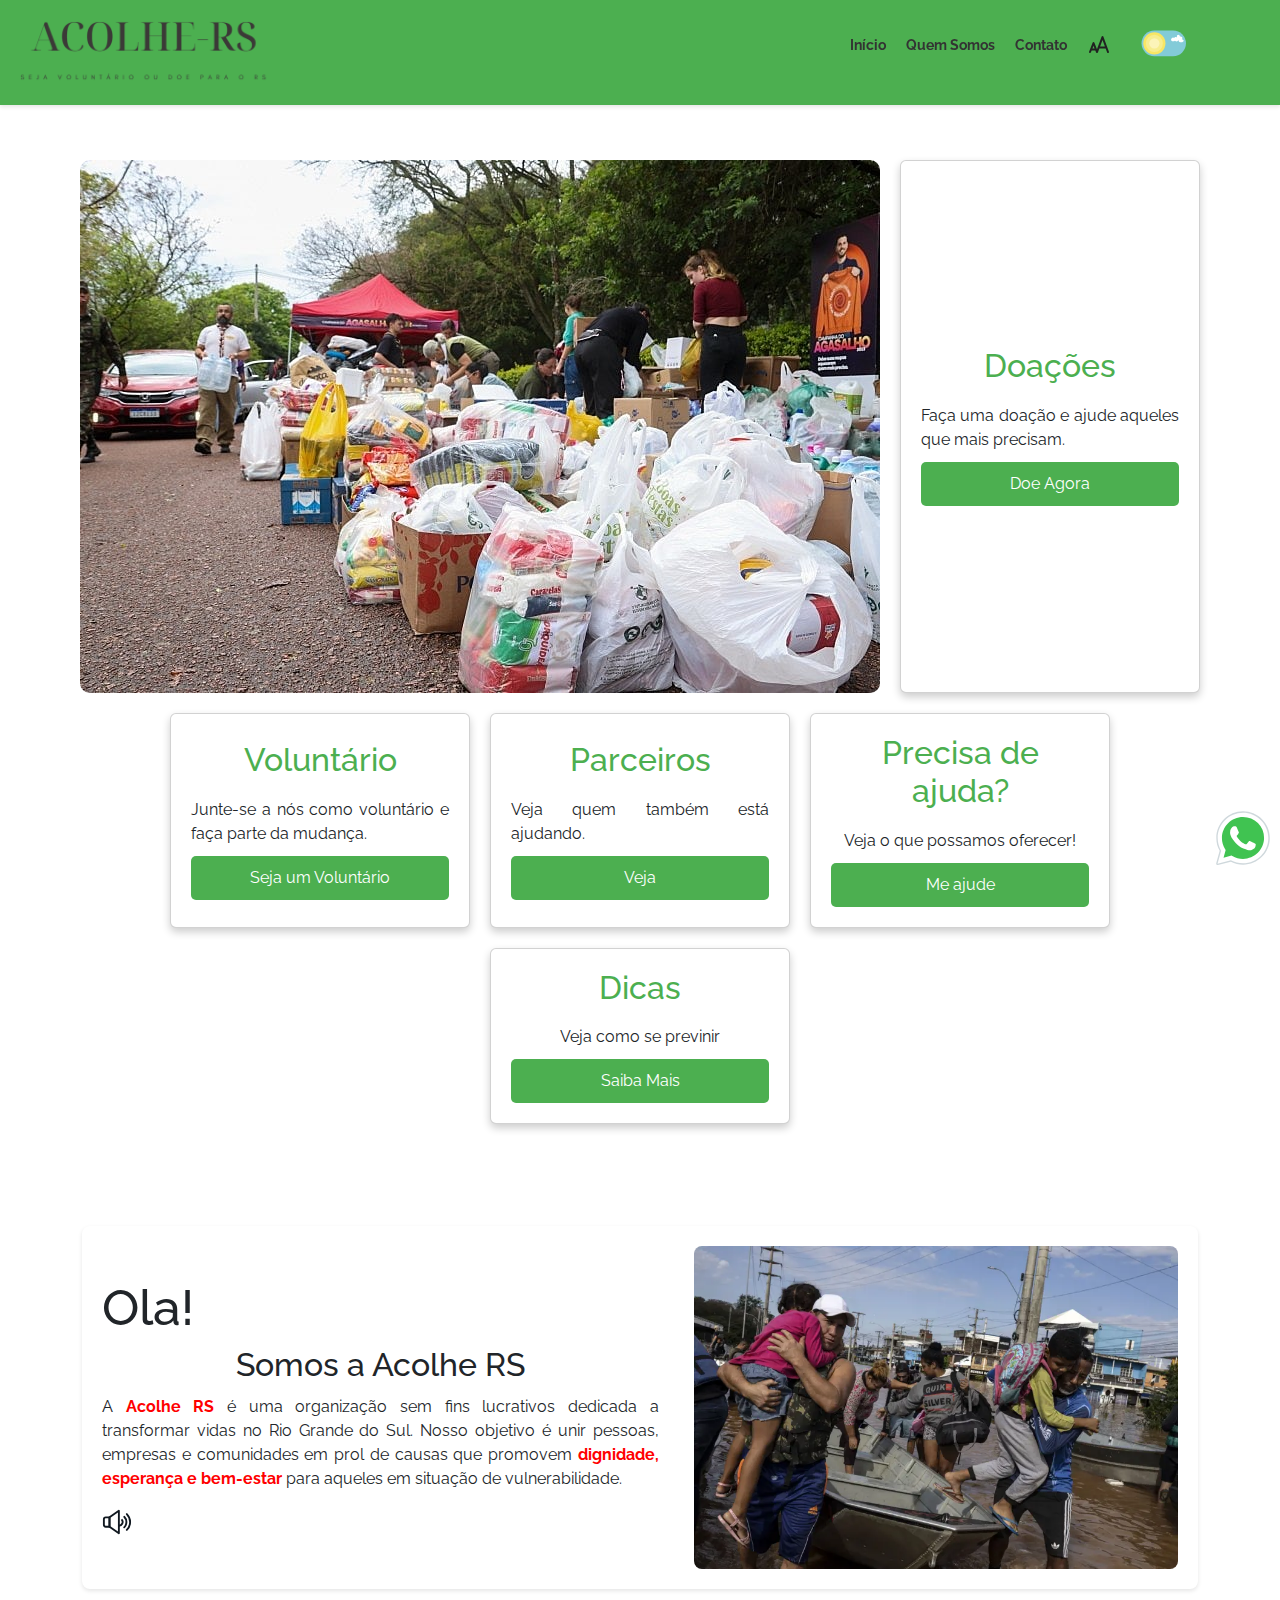
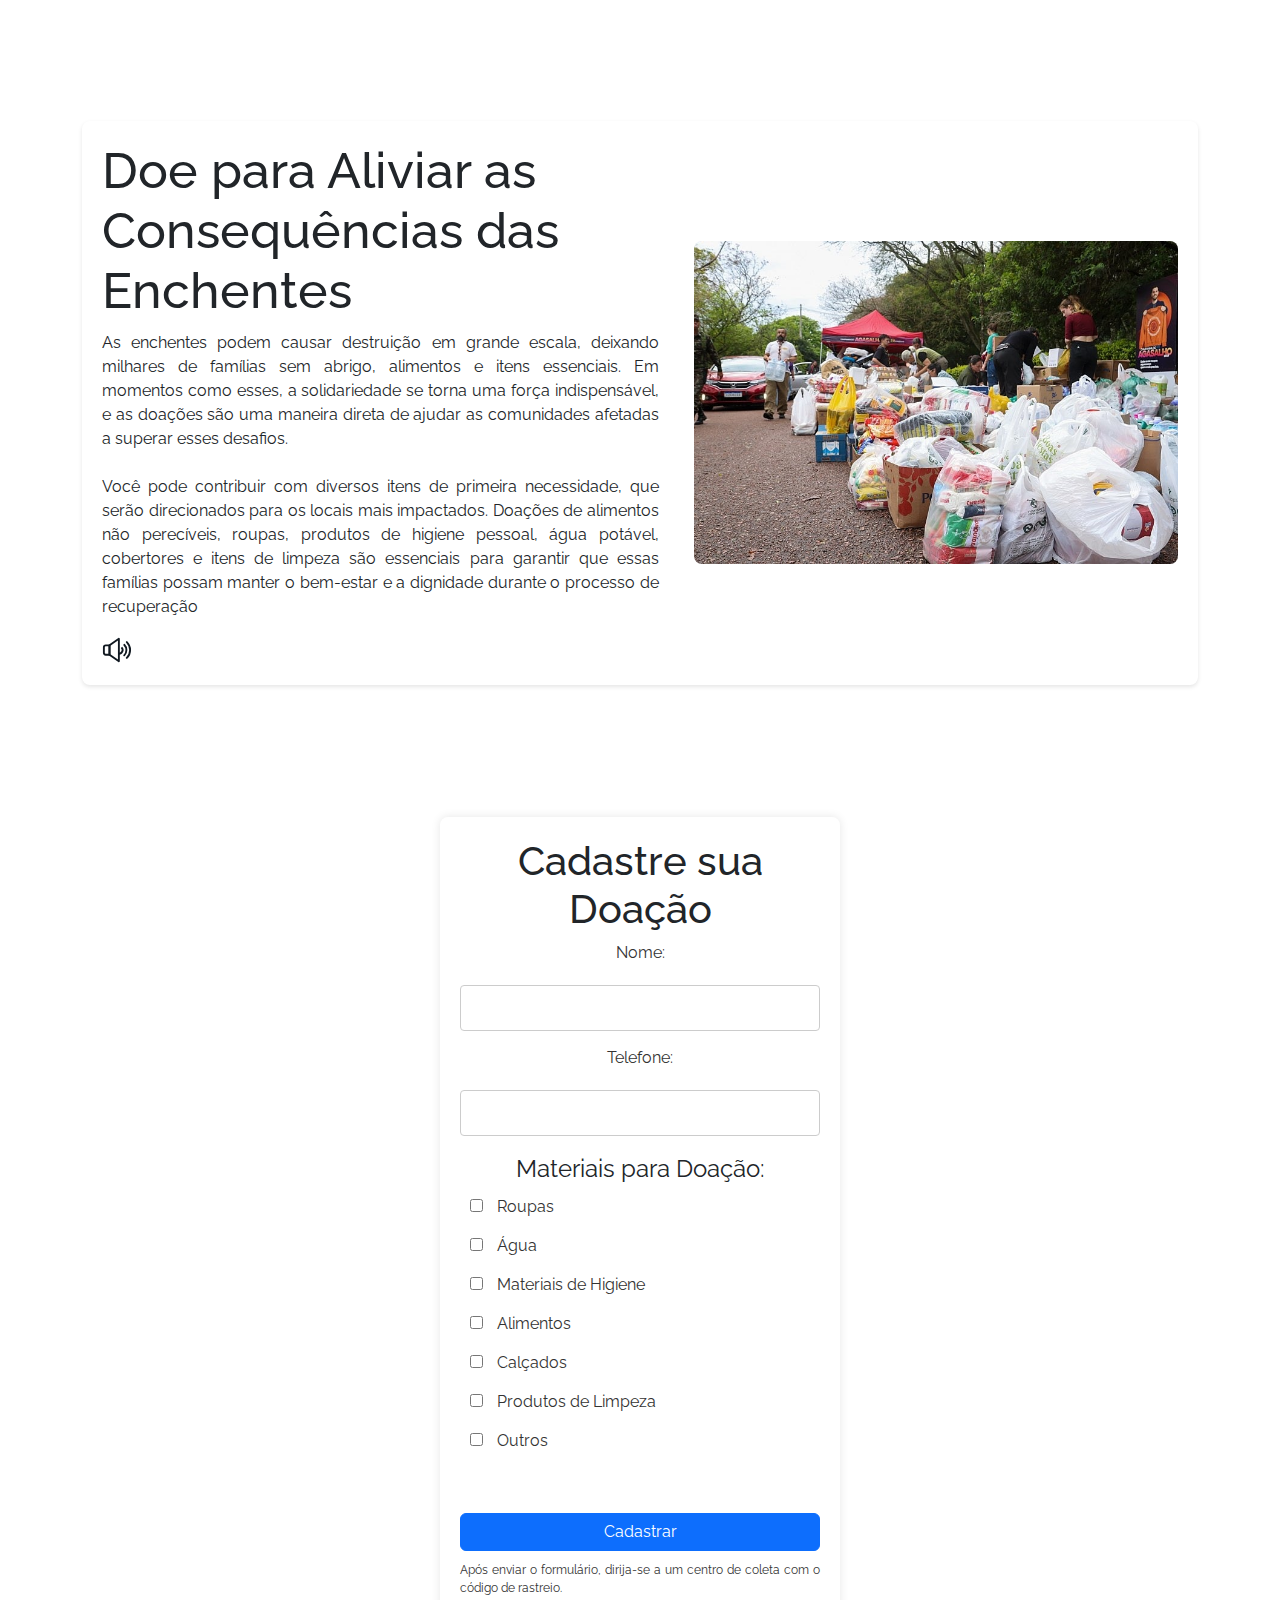
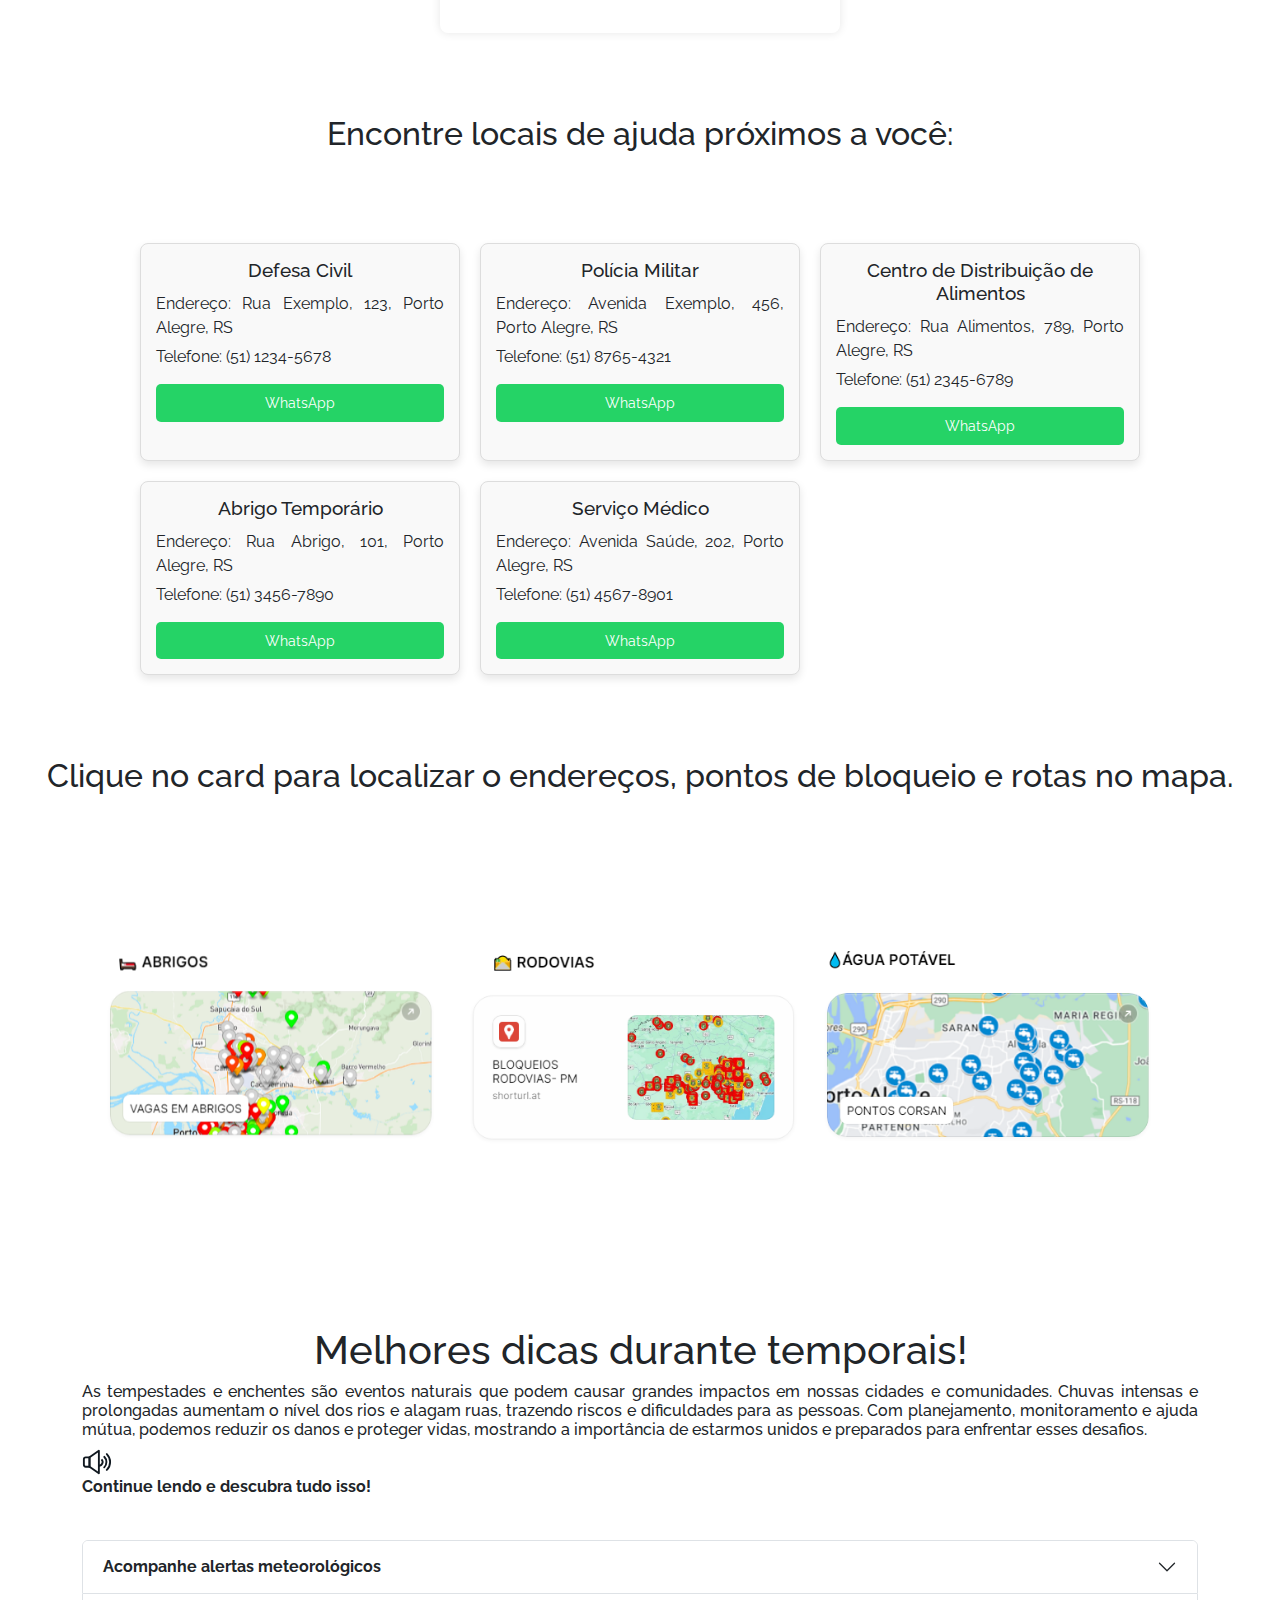
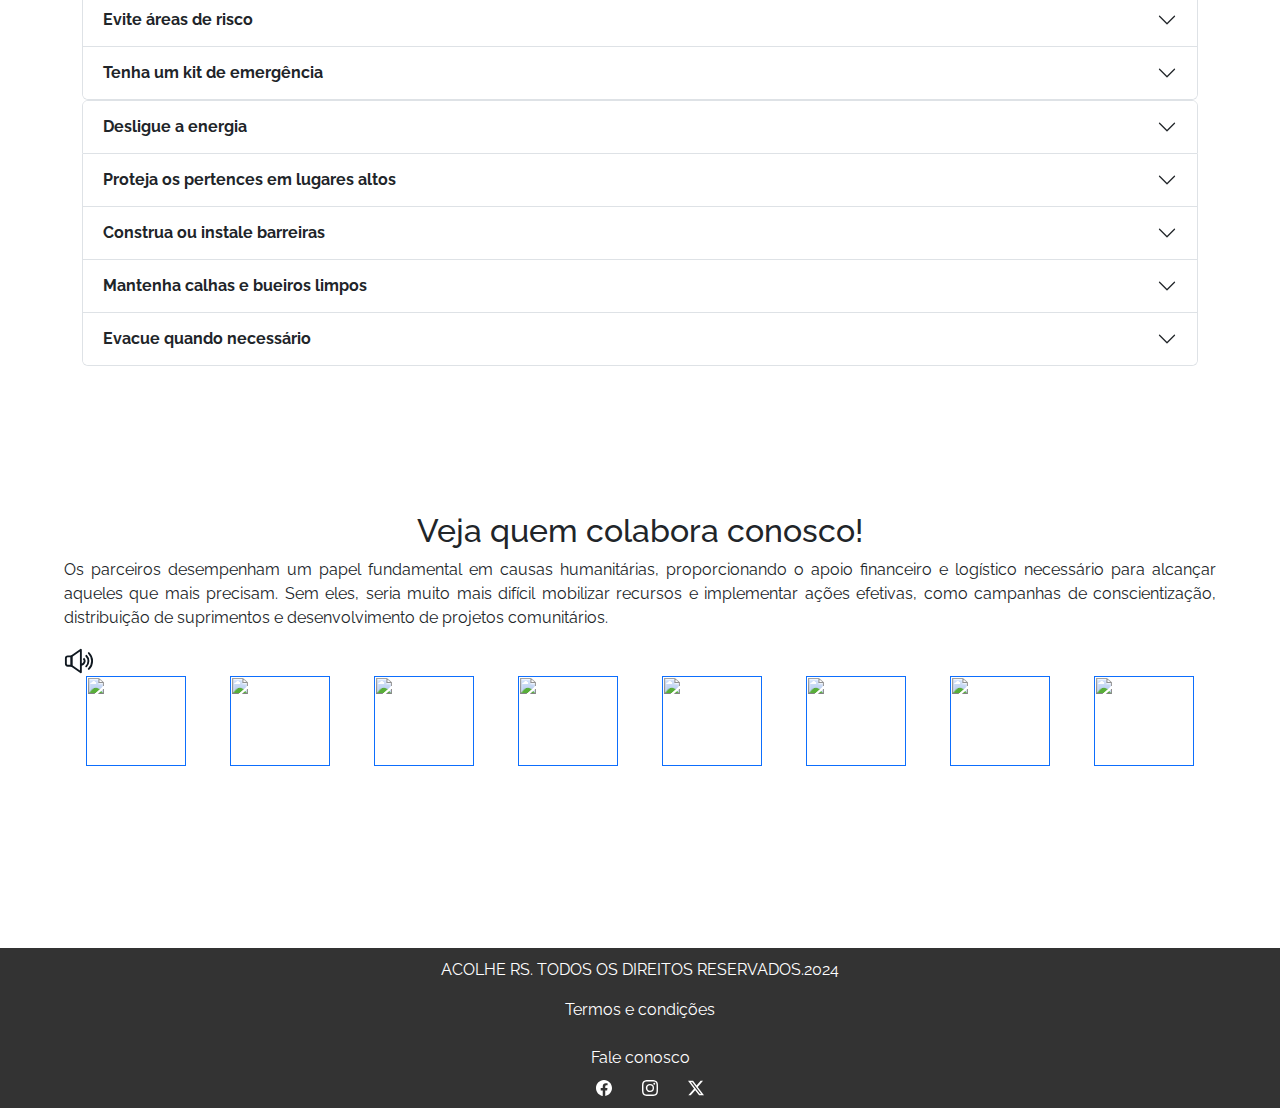
==== commit 72650c66: "fix(index): img maps" ====
--- a/index.html
+++ b/index.html
@@ -319,8 +319,15 @@
 
             <h2 class="mapa_texto">Clique no card para localizar o endereços, pontos de bloqueio e rotas no mapa.</h2>
             
-            <div id="mapa-interativo" >
-                <iframe src="https://www.google.com/maps/embed?pb=!1m16!1m12!1m3!1d11509.309611992509!2d-51.23916237983152!3d-30.067540109430837!2m3!1f0!2f0!3f0!3m2!1i1024!2i768!4f13.1!2m1!1sdefesa%20civil%20porto%20alegre!5e1!3m2!1spt-BR!2sbr!4v1730048175928!5m2!1spt-BR!2sbr" width="600" height="450" style="border:0;" allowfullscreen="" loading="lazy" referrerpolicy="no-referrer-when-downgrade"></iframe>
+        <div id="mapa-interativo" >
+                <!-- <iframe src="https://www.google.com/maps/embed?pb=!1m16!1m12!1m3!1d11509.309611992509!2d-51.23916237983152!3d-30.067540109430837!2m3!1f0!2f0!3f0!3m2!1i1024!2i768!4f13.1!2m1!1sdefesa%20civil%20porto%20alegre!5e1!3m2!1spt-BR!2sbr!4v1730048175928!5m2!1spt-BR!2sbr" width="600" height="450" style="border:0;" allowfullscreen="" loading="lazy" referrerpolicy="no-referrer-when-downgrade"></iframe> -->
+
+                <img src="/img/maps.png" width="90%" alt="">
+            </div> 
+
+          
+
+
             </div>
 
 
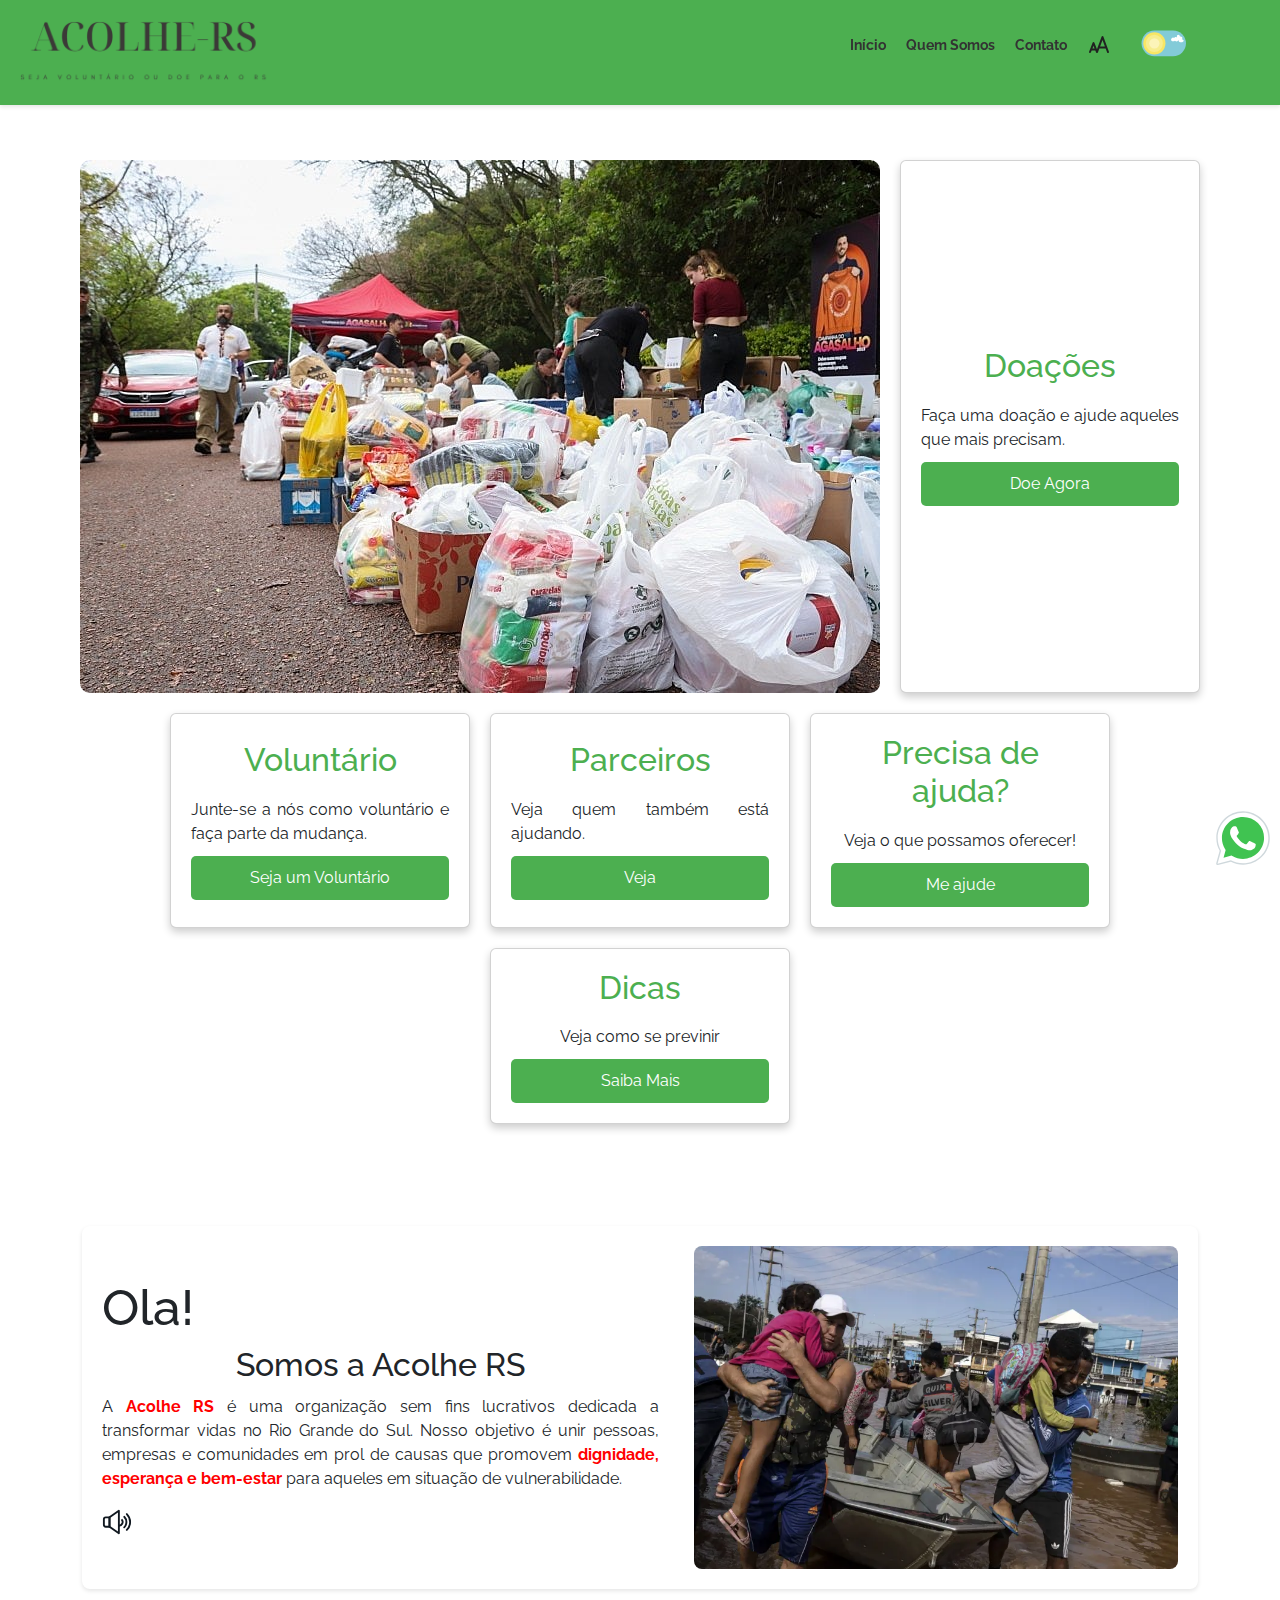
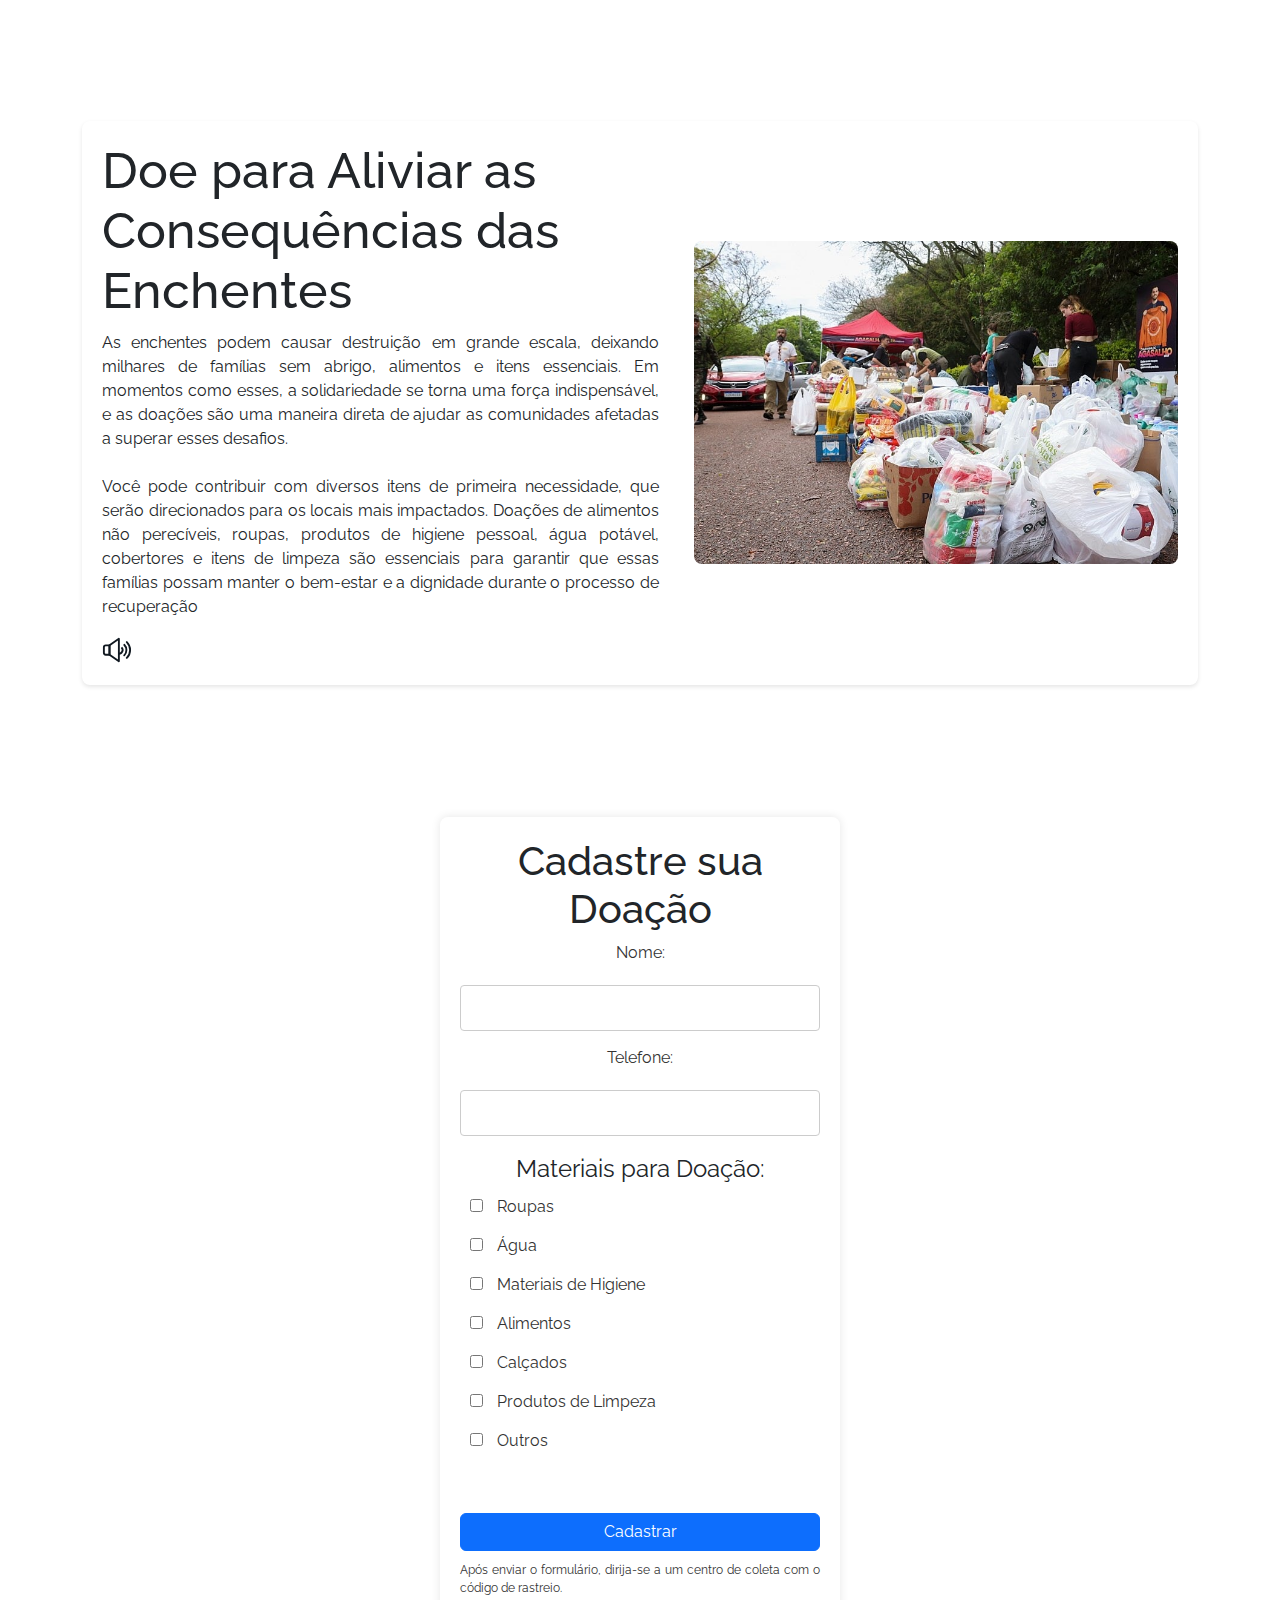
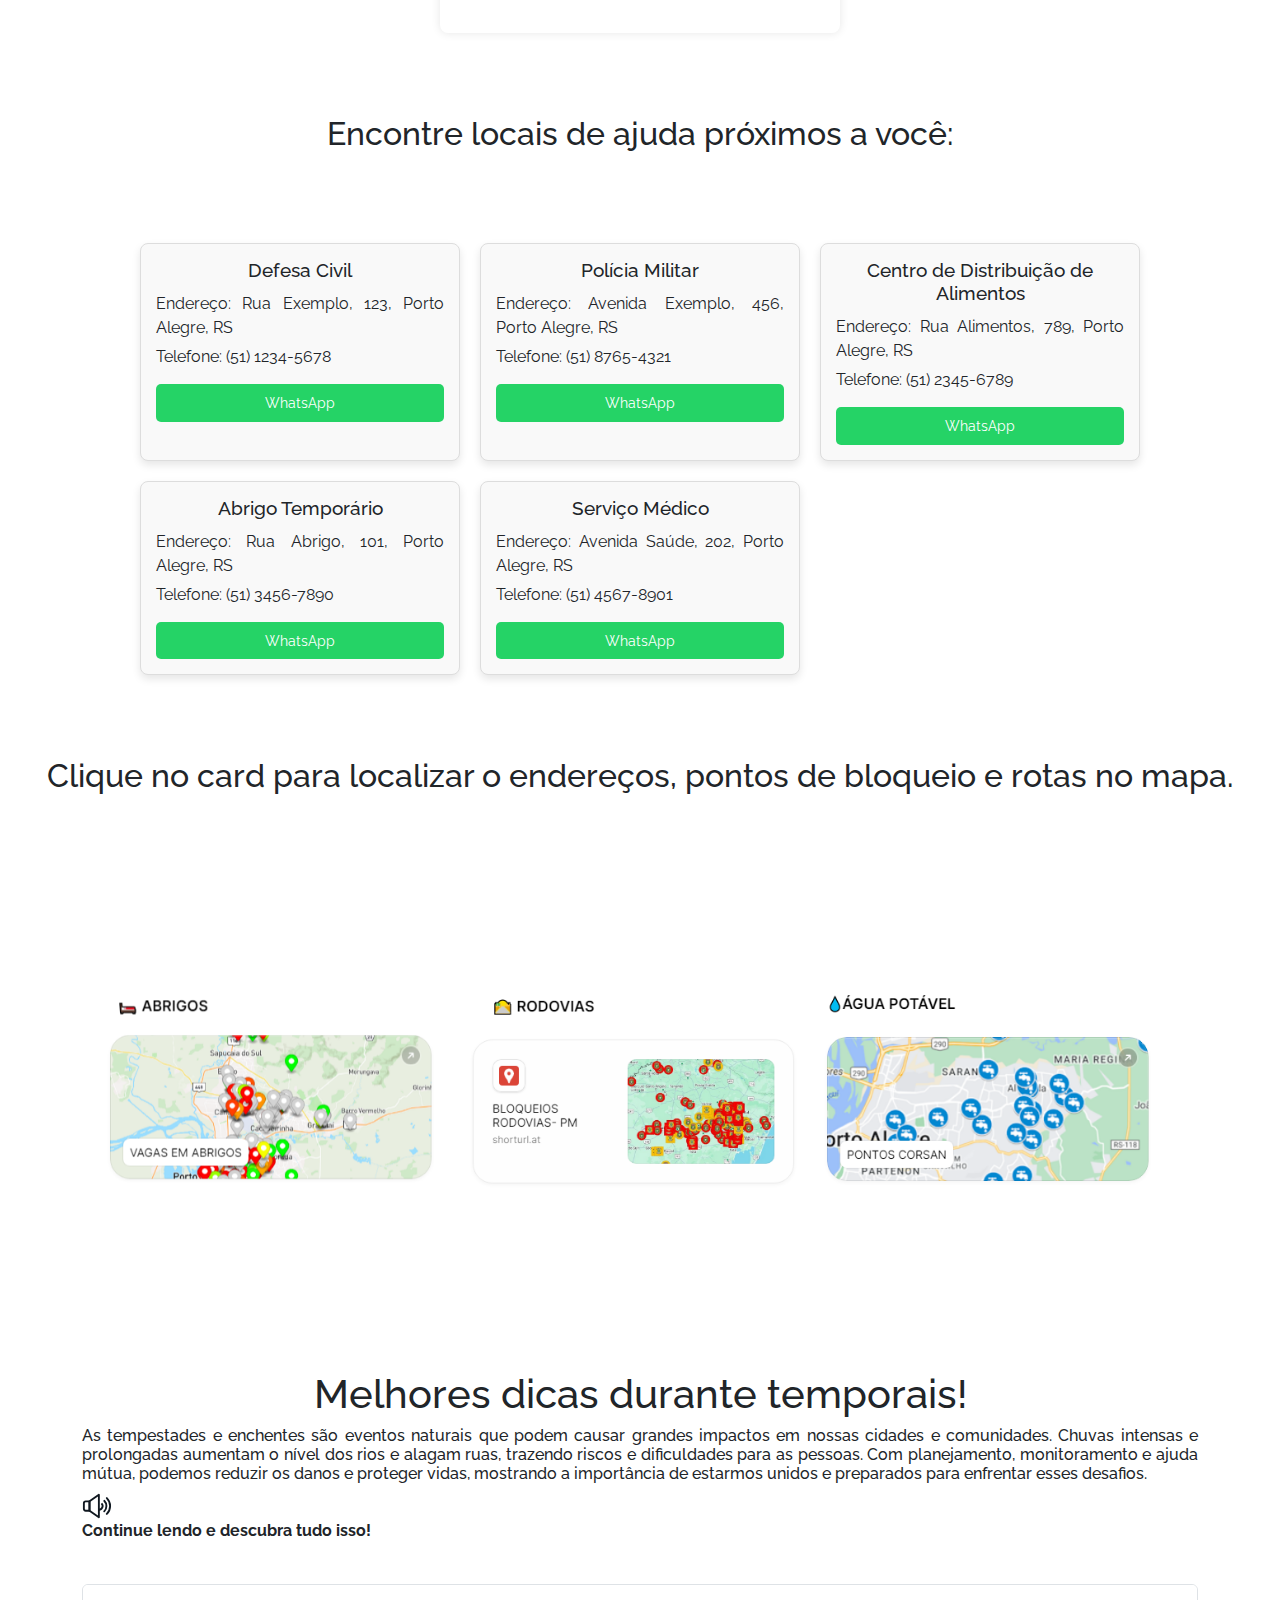
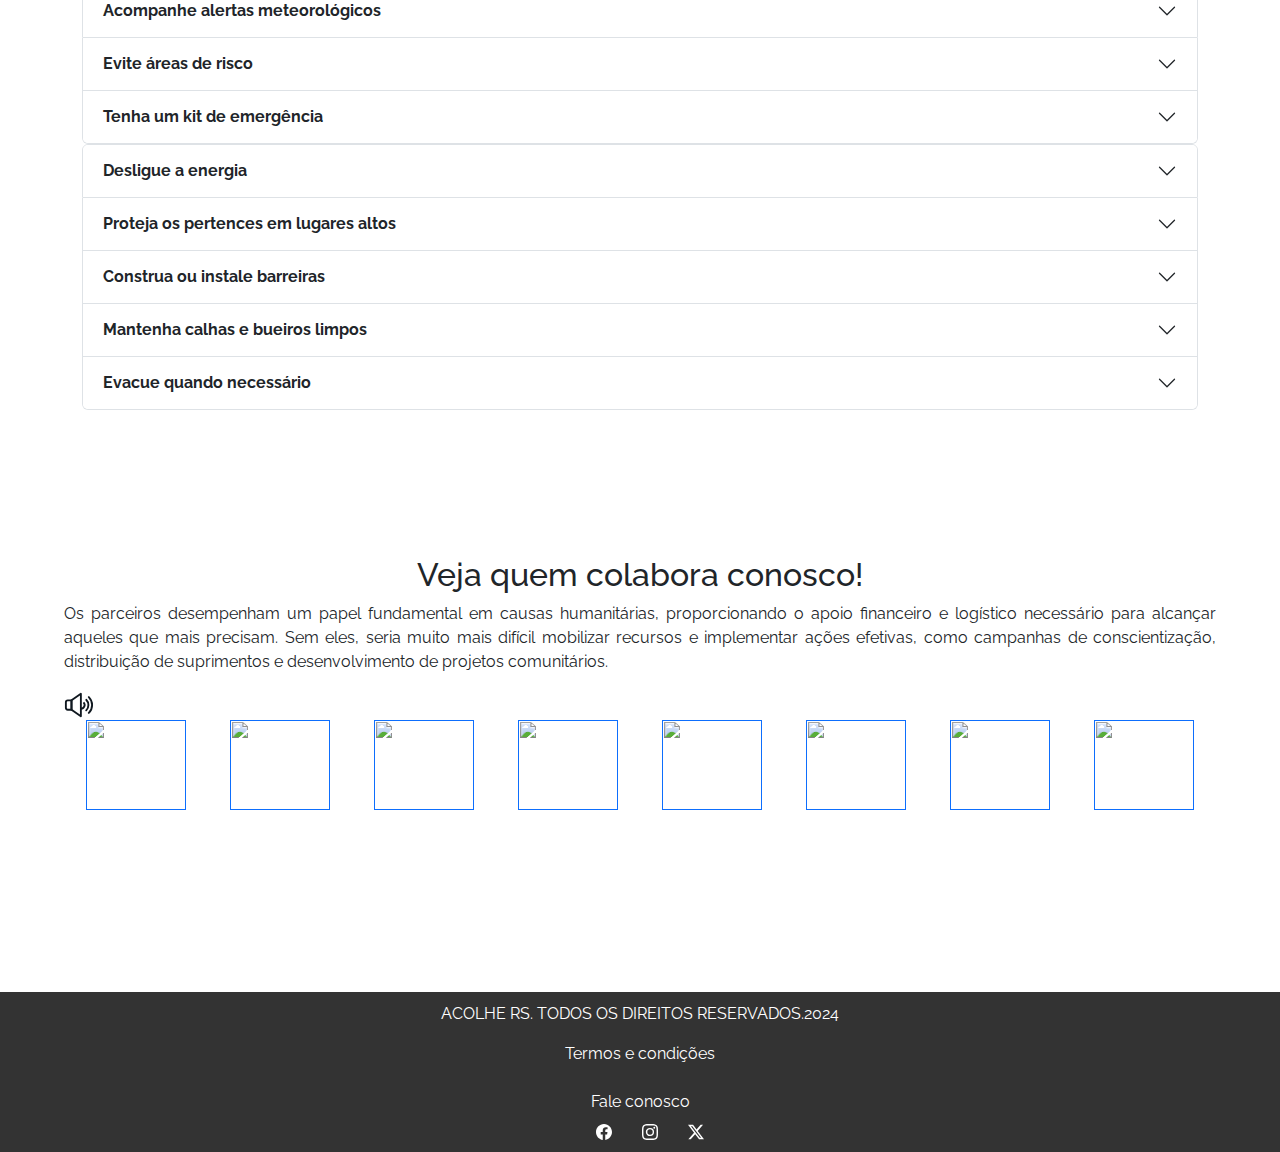
==== commit 2c364c2b: "." ====
--- a/index.html
+++ b/index.html
@@ -318,8 +318,8 @@
             </section>
 
             <h2 class="mapa_texto">Clique no card para localizar o endereços, pontos de bloqueio e rotas no mapa.</h2>
-            
-        <div id="mapa-interativo" >
+            <br>
+            <div id="mapa-interativo" >
                 <!-- <iframe src="https://www.google.com/maps/embed?pb=!1m16!1m12!1m3!1d11509.309611992509!2d-51.23916237983152!3d-30.067540109430837!2m3!1f0!2f0!3f0!3m2!1i1024!2i768!4f13.1!2m1!1sdefesa%20civil%20porto%20alegre!5e1!3m2!1spt-BR!2sbr!4v1730048175928!5m2!1spt-BR!2sbr" width="600" height="450" style="border:0;" allowfullscreen="" loading="lazy" referrerpolicy="no-referrer-when-downgrade"></iframe> -->
 
                 <img src="/img/maps.png" width="90%" alt="">
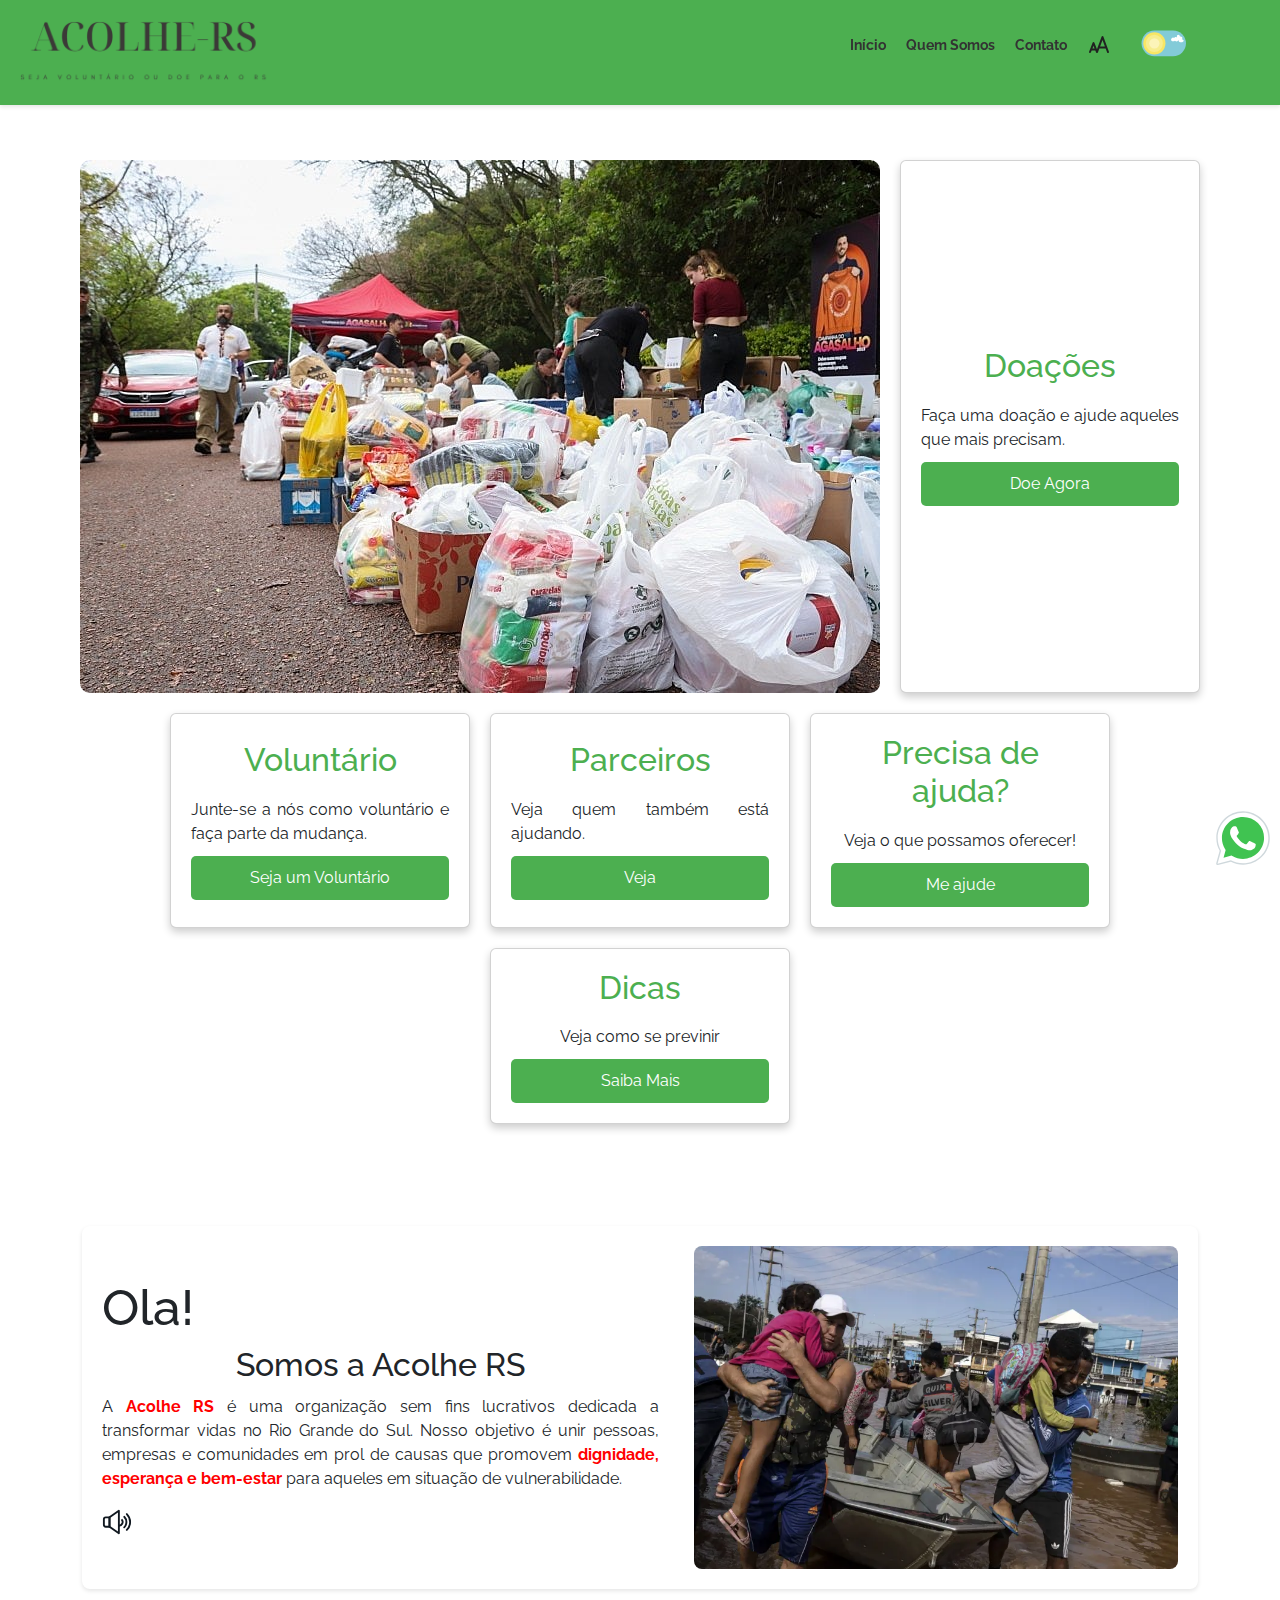
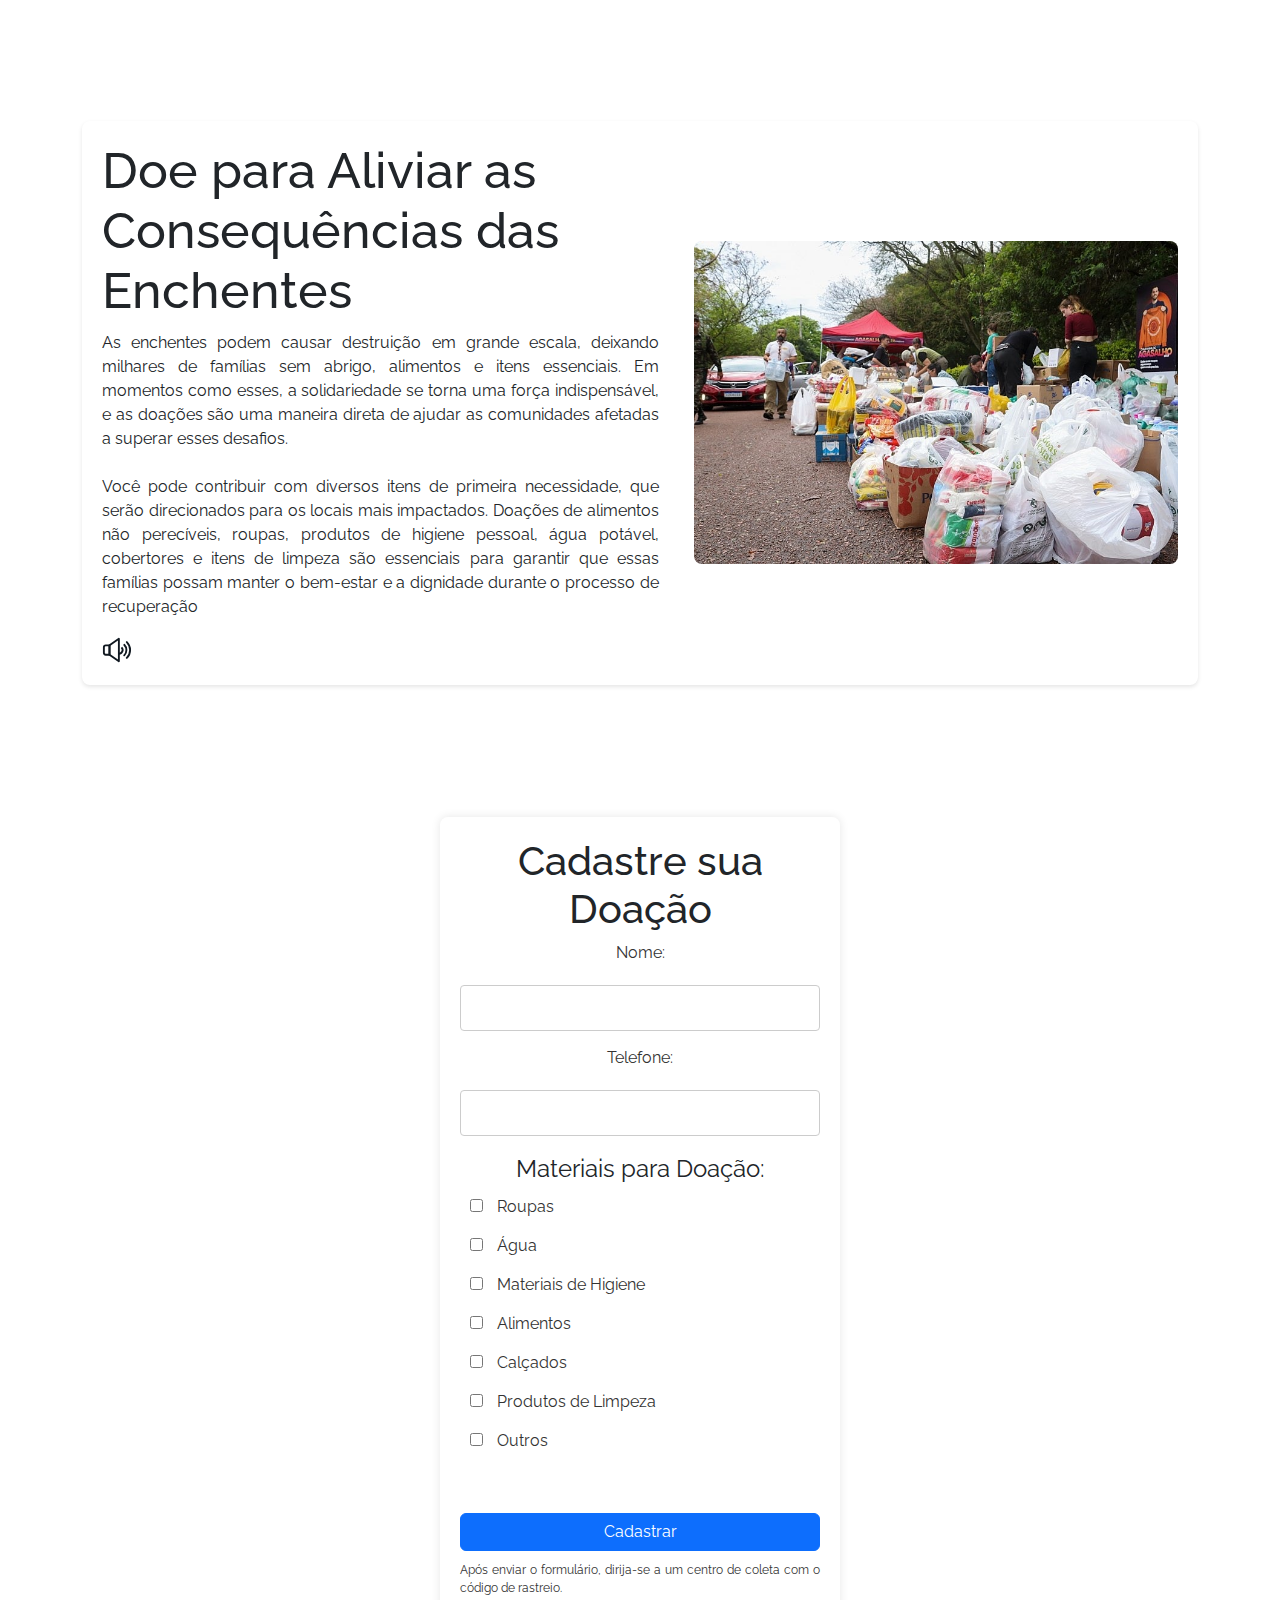
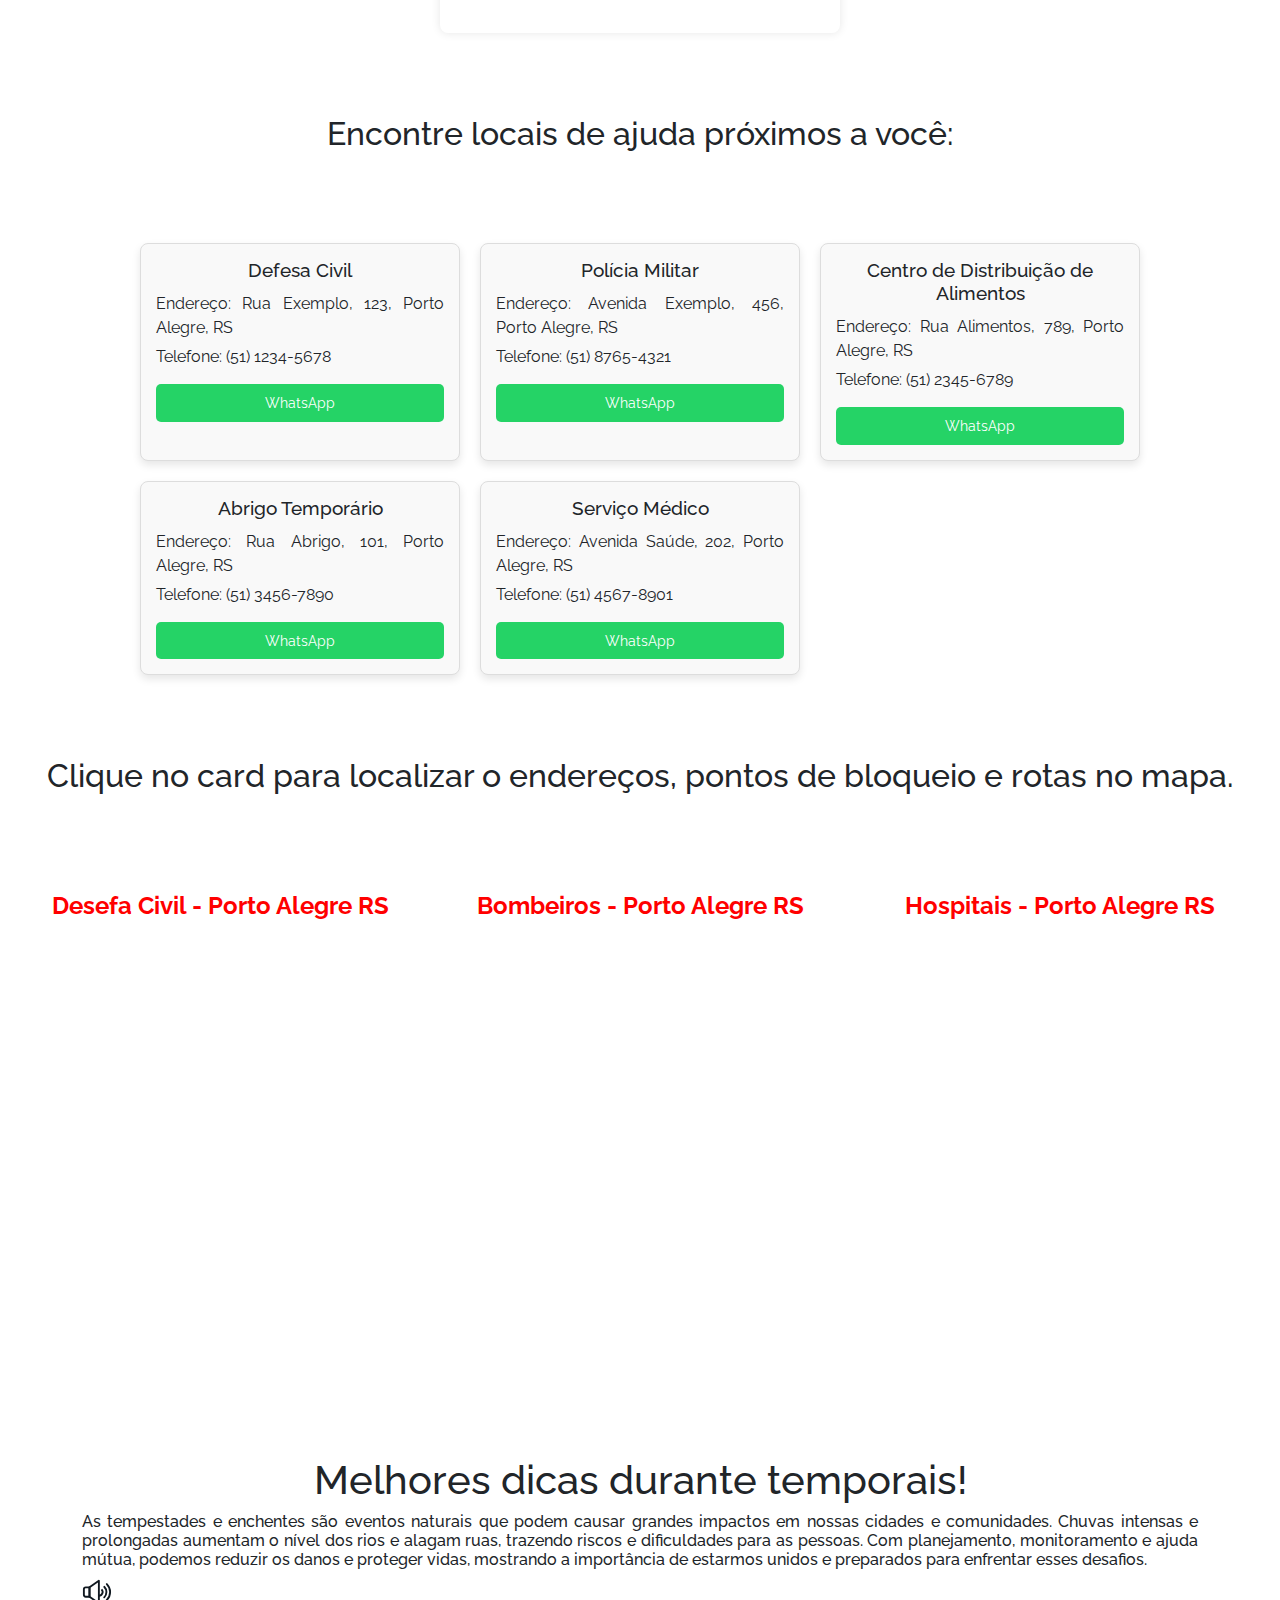
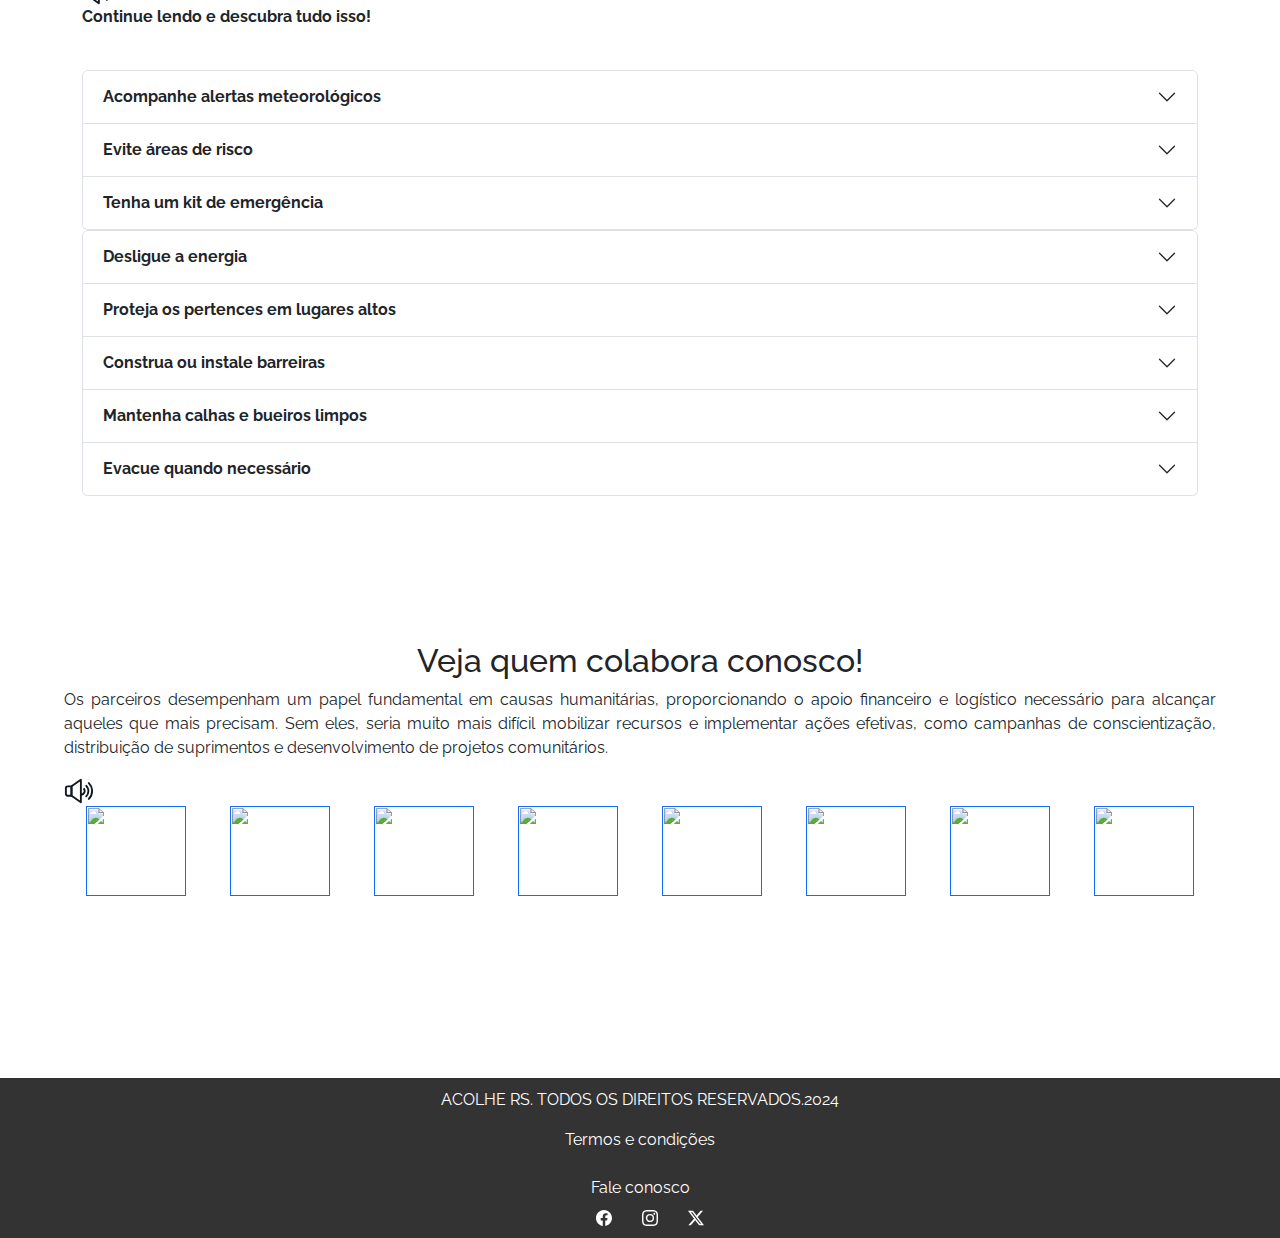
==== commit 8002c5d6: "feat(index): layered maps" ====
--- a/index.html
+++ b/index.html
@@ -1,5 +1,6 @@
 <!DOCTYPE html>
 <html lang="pt-BR">
+
 <head>
     <meta charset="UTF-8">
     <meta name="viewport" content="width=device-width, initial-scale=1.0">
@@ -33,85 +34,102 @@
                 <li><a href="#">Privacidade</a></li>
                 <li><a href="#">Notícias</a></li> -->
                 <li><a href="#contato">Contato</a></li>
-                <li style="z-index: 99999999;"><svg width="24" height="24" viewBox="0 0 24 24" fill="none" xmlns="http://www.w3.org/2000/svg">
-                    <path d="M9.96951 16.1675L14.5596 3.65608C14.8657 2.82169 16.006 2.78376 16.388 3.5423L16.4372 3.65608L21.9388 18.6528C22.129 19.1713 21.8628 19.7458 21.3443 19.936C20.8629 20.1126 20.3331 19.8958 20.1076 19.4488L20.0611 19.3416L18.6505 15.4985H12.3455L10.9039 19.4183L10.8629 19.4972L10.7908 19.6054L10.7133 19.6952L10.6284 19.7729L10.5459 19.8332L10.4955 19.864L10.4114 19.9072L10.3074 19.9478L10.2027 19.9759L10.0695 19.9948L9.96214 19.9969L9.89154 19.9919L9.78899 19.9755L9.63901 19.931L9.56968 19.9014L9.46966 19.847L9.35809 19.7669L9.26643 19.6805L9.20247 19.6048L9.14122 19.5149L9.08713 19.4124L8.34151 17.4995H4.65451L3.93178 19.3597C3.74591 19.8376 3.23292 20.0916 2.74846 19.9652L2.63733 19.9292C2.15937 19.7433 1.90536 19.2303 2.03178 18.7459L2.06778 18.6348L5.56631 9.63856C5.88116 8.82897 6.98716 8.79042 7.37735 9.52291L7.43032 9.63856L9.96951 16.1675L14.5596 3.65608L9.96951 16.1675ZM6.49832 12.76L5.43251 15.4995H7.56351L6.49832 12.76ZM15.4984 6.90404L13.0785 13.4985H17.9165L15.4984 6.90404Z" fill="#212121"/>
+                <li class="tooltip-container" style="z-index: 99999999;">
+                    <svg width="24" height="24" viewBox="0 0 24 24" fill="none" xmlns="http://www.w3.org/2000/svg">
+                        <path
+                            d="M9.96951 16.1675L14.5596 3.65608C14.8657 2.82169 16.006 2.78376 16.388 3.5423L16.4372 3.65608L21.9388 18.6528C22.129 19.1713 21.8628 19.7458 21.3443 19.936C20.8629 20.1126 20.3331 19.8958 20.1076 19.4488L20.0611 19.3416L18.6505 15.4985H12.3455L10.9039 19.4183L10.8629 19.4972L10.7908 19.6054L10.7133 19.6952L10.6284 19.7729L10.5459 19.8332L10.4955 19.864L10.4114 19.9072L10.3074 19.9478L10.2027 19.9759L10.0695 19.9948L9.96214 19.9969L9.89154 19.9919L9.78899 19.9755L9.63901 19.931L9.56968 19.9014L9.46966 19.847L9.35809 19.7669L9.26643 19.6805L9.20247 19.6048L9.14122 19.5149L9.08713 19.4124L8.34151 17.4995H4.65451L3.93178 19.3597C3.74591 19.8376 3.23292 20.0916 2.74846 19.9652L2.63733 19.9292C2.15937 19.7433 1.90536 19.2303 2.03178 18.7459L2.06778 18.6348L5.56631 9.63856C5.88116 8.82897 6.98716 8.79042 7.37735 9.52291L7.43032 9.63856L9.96951 16.1675L14.5596 3.65608L9.96951 16.1675ZM6.49832 12.76L5.43251 15.4995H7.56351L6.49832 12.76ZM15.4984 6.90404L13.0785 13.4985H17.9165L15.4984 6.90404Z"
+                            fill="#212121" />
                     </svg>
-                    
-                  </li>
-                <li>  <label id="theme-toggle-button">
-                    <input type="checkbox" id="toggle" />
-                    <svg viewBox="0 0 69.667 44" xmlns:xlink="http://www.w3.org/1999/xlink" xmlns="http://www.w3.org/2000/svg">
-                      <g transform="translate(3.5 3.5)" data-name="Component 15 – 1" id="Component_15_1">
-                        <g filter="url(#container)" transform="matrix(1, 0, 0, 1, -3.5, -3.5)">
-                          <rect fill="#83cbd8" transform="translate(3.5 3.5)" rx="17.5" height="35" width="60.667"
-                            data-name="container" id="container"></rect>
-                        </g>
-            
-                        <g transform="translate(2.333 2.333)" id="button">
-                          <g data-name="sun" id="sun">
-                            <g filter="url(#sun-outer)" transform="matrix(1, 0, 0, 1, -5.83, -5.83)">
-                              <circle fill="#f8e664" transform="translate(5.83 5.83)" r="15.167" cy="15.167" cx="15.167"
-                                data-name="sun-outer" id="sun-outer-2"></circle>
+
+                    <!-- Tooltip Text -->
+                    <div class="tooltip-text">Aumentar tamanho da fonte</div>
+                </li>
+                <li> <label id="theme-toggle-button">
+                        <input type="checkbox" id="toggle" />
+                        <svg viewBox="0 0 69.667 44" xmlns:xlink="http://www.w3.org/1999/xlink"
+                            xmlns="http://www.w3.org/2000/svg">
+                            <g transform="translate(3.5 3.5)" data-name="Component 15 – 1" id="Component_15_1">
+                                <g filter="url(#container)" transform="matrix(1, 0, 0, 1, -3.5, -3.5)">
+                                    <rect fill="#83cbd8" transform="translate(3.5 3.5)" rx="17.5" height="35"
+                                        width="60.667" data-name="container" id="container"></rect>
+                                </g>
+
+                                <g transform="translate(2.333 2.333)" id="button">
+                                    <g data-name="sun" id="sun">
+                                        <g filter="url(#sun-outer)" transform="matrix(1, 0, 0, 1, -5.83, -5.83)">
+                                            <circle fill="#f8e664" transform="translate(5.83 5.83)" r="15.167"
+                                                cy="15.167" cx="15.167" data-name="sun-outer" id="sun-outer-2"></circle>
+                                        </g>
+                                        <g filter="url(#sun)" transform="matrix(1, 0, 0, 1, -5.83, -5.83)">
+                                            <path fill="rgba(246,254,247,0.29)" transform="translate(9.33 9.33)"
+                                                d="M11.667,0A11.667,11.667,0,1,1,0,11.667,11.667,11.667,0,0,1,11.667,0Z"
+                                                data-name="sun" id="sun-3">
+                                            </path>
+                                        </g>
+                                        <circle fill="#fcf4b9" transform="translate(8.167 8.167)" r="7" cy="7" cx="7"
+                                            id="sun-inner"></circle>
+                                    </g>
+
+                                    <g data-name="moon" id="moon">
+                                        <g filter="url(#moon)" transform="matrix(1, 0, 0, 1, -31.5, -5.83)">
+                                            <circle fill="#cce6ee" transform="translate(31.5 5.83)" r="15.167"
+                                                cy="15.167" cx="15.167" data-name="moon" id="moon-3"></circle>
+                                        </g>
+                                        <g fill="#a6cad0" transform="translate(-24.415 -1.009)" id="patches">
+                                            <circle transform="translate(43.009 4.496)" r="2" cy="2" cx="2"></circle>
+                                            <circle transform="translate(39.366 17.952)" r="2" cy="2" cx="2"
+                                                data-name="patch"></circle>
+                                            <circle transform="translate(33.016 8.044)" r="1" cy="1" cx="1"
+                                                data-name="patch"></circle>
+                                            <circle transform="translate(51.081 18.888)" r="1" cy="1" cx="1"
+                                                data-name="patch"></circle>
+                                            <circle transform="translate(33.016 22.503)" r="1" cy="1" cx="1"
+                                                data-name="patch"></circle>
+                                            <circle transform="translate(50.081 10.53)" r="1.5" cy="1.5" cx="1.5"
+                                                data-name="patch"></circle>
+                                        </g>
+                                    </g>
+                                </g>
+
+                                <g filter="url(#cloud)" transform="matrix(1, 0, 0, 1, -3.5, -3.5)">
+                                    <path fill="#fff" transform="translate(-3466.47 -160.94)"
+                                        d="M3512.81,173.815a4.463,4.463,0,0,1,2.243.62.95.95,0,0,1,.72-1.281,4.852,4.852,0,0,1,2.623.519c.034.02-.5-1.968.281-2.716a2.117,2.117,0,0,1,2.829-.274,1.821,1.821,0,0,1,.854,1.858c.063.037,2.594-.049,3.285,1.273s-.865,2.544-.807,2.626a12.192,12.192,0,0,1,2.278.892c.553.448,1.106,1.992-1.62,2.927a7.742,7.742,0,0,1-3.762-.3c-1.28-.49-1.181-2.65-1.137-2.624s-1.417,2.2-2.623,2.2a4.172,4.172,0,0,1-2.394-1.206,3.825,3.825,0,0,1-2.771.774c-3.429-.46-2.333-3.267-2.2-3.55A3.721,3.721,0,0,1,3512.81,173.815Z"
+                                        data-name="cloud" id="cloud"></path>
+                                </g>
+
+                                <g fill="#def8ff" transform="translate(3.585 1.325)" id="stars">
+                                    <path transform="matrix(-1, 0.017, -0.017, -1, 24.231, 3.055)"
+                                        d="M.774,0,.566.559,0,.539.458.933.25,1.492l.485-.361.458.394L1.024.953,1.509.592.943.572Z">
+                                    </path>
+                                    <path transform="matrix(-0.777, 0.629, -0.629, -0.777, 23.185, 12.358)"
+                                        d="M1.341.529.836.472.736,0,.505.46,0,.4.4.729l-.231.46L.605.932l.4.326L.9.786Z"
+                                        data-name="star">
+                                    </path>
+                                    <path transform="matrix(0.438, 0.899, -0.899, 0.438, 23.177, 29.735)"
+                                        d="M.015,1.065.475.9l.285.365L.766.772l.46-.164L.745.494.751,0,.481.407,0,.293.285.658Z"
+                                        data-name="star"></path>
+                                    <path transform="translate(12.677 0.388) rotate(104)"
+                                        d="M1.161,1.6,1.059,1,1.574.722.962.607.86,0,.613.572,0,.457.446.881.2,1.454l.516-.274Z"
+                                        data-name="star"></path>
+                                    <path transform="matrix(-0.07, 0.998, -0.998, -0.07, 11.066, 15.457)"
+                                        d="M.873,1.648l.114-.62L1.579.945,1.03.62,1.144,0,.706.464.157.139.438.7,0,1.167l.592-.083Z"
+                                        data-name="star"></path>
+                                    <path transform="translate(8.326 28.061) rotate(11)"
+                                        d="M.593,0,.638.724,0,.982l.7.211.045.724.36-.64.7.211L1.342.935,1.7.294,1.063.552Z"
+                                        data-name="star">
+                                    </path>
+                                    <path transform="translate(5.012 5.962) rotate(172)"
+                                        d="M.816,0,.5.455,0,.311.323.767l-.312.455.516-.215.323.456L.827.911,1.343.7.839.552Z"
+                                        data-name="star">
+                                    </path>
+                                    <path transform="translate(2.218 14.616) rotate(169)"
+                                        d="M1.261,0,.774.571.114.3.487.967,0,1.538.728,1.32l.372.662.047-.749.728-.218L1.215.749Z"
+                                        data-name="star"></path>
+                                </g>
                             </g>
-                            <g filter="url(#sun)" transform="matrix(1, 0, 0, 1, -5.83, -5.83)">
-                              <path fill="rgba(246,254,247,0.29)" transform="translate(9.33 9.33)"
-                                d="M11.667,0A11.667,11.667,0,1,1,0,11.667,11.667,11.667,0,0,1,11.667,0Z" data-name="sun" id="sun-3">
-                              </path>
-                            </g>
-                            <circle fill="#fcf4b9" transform="translate(8.167 8.167)" r="7" cy="7" cx="7" id="sun-inner"></circle>
-                          </g>
-            
-                          <g data-name="moon" id="moon">
-                            <g filter="url(#moon)" transform="matrix(1, 0, 0, 1, -31.5, -5.83)">
-                              <circle fill="#cce6ee" transform="translate(31.5 5.83)" r="15.167" cy="15.167" cx="15.167"
-                                data-name="moon" id="moon-3"></circle>
-                            </g>
-                            <g fill="#a6cad0" transform="translate(-24.415 -1.009)" id="patches">
-                              <circle transform="translate(43.009 4.496)" r="2" cy="2" cx="2"></circle>
-                              <circle transform="translate(39.366 17.952)" r="2" cy="2" cx="2" data-name="patch"></circle>
-                              <circle transform="translate(33.016 8.044)" r="1" cy="1" cx="1" data-name="patch"></circle>
-                              <circle transform="translate(51.081 18.888)" r="1" cy="1" cx="1" data-name="patch"></circle>
-                              <circle transform="translate(33.016 22.503)" r="1" cy="1" cx="1" data-name="patch"></circle>
-                              <circle transform="translate(50.081 10.53)" r="1.5" cy="1.5" cx="1.5" data-name="patch"></circle>
-                            </g>
-                          </g>
-                        </g>
-            
-                        <g filter="url(#cloud)" transform="matrix(1, 0, 0, 1, -3.5, -3.5)">
-                          <path fill="#fff" transform="translate(-3466.47 -160.94)"
-                            d="M3512.81,173.815a4.463,4.463,0,0,1,2.243.62.95.95,0,0,1,.72-1.281,4.852,4.852,0,0,1,2.623.519c.034.02-.5-1.968.281-2.716a2.117,2.117,0,0,1,2.829-.274,1.821,1.821,0,0,1,.854,1.858c.063.037,2.594-.049,3.285,1.273s-.865,2.544-.807,2.626a12.192,12.192,0,0,1,2.278.892c.553.448,1.106,1.992-1.62,2.927a7.742,7.742,0,0,1-3.762-.3c-1.28-.49-1.181-2.65-1.137-2.624s-1.417,2.2-2.623,2.2a4.172,4.172,0,0,1-2.394-1.206,3.825,3.825,0,0,1-2.771.774c-3.429-.46-2.333-3.267-2.2-3.55A3.721,3.721,0,0,1,3512.81,173.815Z"
-                            data-name="cloud" id="cloud"></path>
-                        </g>
-            
-                        <g fill="#def8ff" transform="translate(3.585 1.325)" id="stars">
-                          <path transform="matrix(-1, 0.017, -0.017, -1, 24.231, 3.055)"
-                            d="M.774,0,.566.559,0,.539.458.933.25,1.492l.485-.361.458.394L1.024.953,1.509.592.943.572Z"></path>
-                          <path transform="matrix(-0.777, 0.629, -0.629, -0.777, 23.185, 12.358)"
-                            d="M1.341.529.836.472.736,0,.505.46,0,.4.4.729l-.231.46L.605.932l.4.326L.9.786Z" data-name="star">
-                          </path>
-                          <path transform="matrix(0.438, 0.899, -0.899, 0.438, 23.177, 29.735)"
-                            d="M.015,1.065.475.9l.285.365L.766.772l.46-.164L.745.494.751,0,.481.407,0,.293.285.658Z"
-                            data-name="star"></path>
-                          <path transform="translate(12.677 0.388) rotate(104)"
-                            d="M1.161,1.6,1.059,1,1.574.722.962.607.86,0,.613.572,0,.457.446.881.2,1.454l.516-.274Z"
-                            data-name="star"></path>
-                          <path transform="matrix(-0.07, 0.998, -0.998, -0.07, 11.066, 15.457)"
-                            d="M.873,1.648l.114-.62L1.579.945,1.03.62,1.144,0,.706.464.157.139.438.7,0,1.167l.592-.083Z"
-                            data-name="star"></path>
-                          <path transform="translate(8.326 28.061) rotate(11)"
-                            d="M.593,0,.638.724,0,.982l.7.211.045.724.36-.64.7.211L1.342.935,1.7.294,1.063.552Z" data-name="star">
-                          </path>
-                          <path transform="translate(5.012 5.962) rotate(172)"
-                            d="M.816,0,.5.455,0,.311.323.767l-.312.455.516-.215.323.456L.827.911,1.343.7.839.552Z" data-name="star">
-                          </path>
-                          <path transform="translate(2.218 14.616) rotate(169)"
-                            d="M1.261,0,.774.571.114.3.487.967,0,1.538.728,1.32l.372.662.047-.749.728-.218L1.215.749Z"
-                            data-name="star"></path>
-                        </g>
-                      </g>
-                    </svg>
-                  </label></li>
-                  
+                        </svg>
+                    </label></li>
+
             </ul>
         </nav>
 
@@ -128,7 +146,8 @@
             <div class="cards">
                 <div>
 
-                    <img style="border-radius: 10px;" src="/img/image_processing20230908-29939-1sz4mb3.jpeg" alt="Pessoas organizando cestas básicas">
+                    <img style="border-radius: 10px;" src="/img/image_processing20230908-29939-1sz4mb3.jpeg"
+                        alt="Pessoas organizando cestas básicas">
                 </div>
                 <div class="card">
                     <h2>Doações</h2>
@@ -158,372 +177,635 @@
                     <h2>Dicas</h2>
                     <p>Veja como se previnir</p>
                     <a href="#dicas">Saiba Mais</a>
-                </div>    
-        
-            
+                </div>
+
+
+            </div>
+
         </div>
 
-            </div>
-
-            <section id="quemSomos" class="section">
-                <div class="content">
-                    <div >
-                        <h1>Ola!</h1>
-                        <h2>Somos a Acolhe RS</h2>
-                        <p>A <strong class="into">Acolhe RS</strong> é uma organização sem fins lucrativos dedicada a
-                            transformar
-                            vidas no Rio Grande
-                            do Sul. Nosso objetivo é unir pessoas, empresas e comunidades em prol de causas que promovem
-                            <strong class="into">dignidade, esperança e bem-estar </strong> para aqueles em situação de
-                            vulnerabilidade.
-                        </p>
-                        
-                        
-                        <div class="speaker"><a href=""><?xml version="1.0" ?><svg viewBox="0 0 32 32" xmlns="http://www.w3.org/2000/svg"><defs><style>.cls-1{fill:#101820;}</style></defs><title/><g data-name="Layer 34" id="Layer_34"><path class="cls-1" d="M18,29a1,1,0,0,1-.57-.18l-10-7A1,1,0,0,1,7,21V11a1,1,0,0,1,.43-.82l10-7a1,1,0,0,1,1-.07A1,1,0,0,1,19,4V28a1,1,0,0,1-.54.89A1,1,0,0,1,18,29ZM9,20.48l8,5.6V5.92l-8,5.6Z"/><path class="cls-1" d="M8,22H4a3,3,0,0,1-3-3V13a3,3,0,0,1,3-3H8a1,1,0,0,1,1,1V21A1,1,0,0,1,8,22ZM4,12a1,1,0,0,0-1,1v6a1,1,0,0,0,1,1H7V12Z"/><path class="cls-1" d="M18,21V19a3,3,0,0,0,2.12-5.12l1.42-1.42A5,5,0,0,1,18,21Z"/><path class="cls-1" d="M26.48,25.48a1,1,0,0,1-.71-.29,1,1,0,0,1,0-1.42,11,11,0,0,0,0-15.54,1,1,0,1,1,1.42-1.42,13,13,0,0,1,0,18.38A1,1,0,0,1,26.48,25.48Z"/><path class="cls-1" d="M23.65,22.65a1,1,0,0,1-.7-.29A1,1,0,0,1,23,21a7,7,0,0,0,0-9.9,1,1,0,0,1,1.41-1.41,9,9,0,0,1,0,12.72A1,1,0,0,1,23.65,22.65Z"/></g></svg></a></div>
-                        
-                        
-
-                    </div>
-
-
-                    <img src="/img/7fefaf70-11d7-11ef-bee9-6125e244a4cd.jpg.webp" alt="Pessoas recebendo ajuda saindo de uma canoa">
-
-
-                </div>
-            </section>
-
-            <section class="section">
-                <div class="content">
-                    <div>
-                        <h1>Doe para Aliviar as Consequências das Enchentes
-                        </h1>
-                        <p>As enchentes podem causar destruição em grande escala, deixando milhares de famílias sem
-                            abrigo,
-                            alimentos e itens essenciais. Em momentos como esses, a solidariedade se torna uma força
-                            indispensável, e
-                            as doações são uma maneira direta de ajudar as comunidades afetadas a superar esses
-                            desafios.
-
-                            <br><br>
-
-
-                            Você pode contribuir com diversos itens de primeira necessidade, que serão direcionados para
-                            os locais
-                            mais impactados. Doações de alimentos não perecíveis, roupas, produtos de higiene pessoal,
-                            água potável,
-                            cobertores e itens de limpeza são essenciais para garantir que essas famílias possam manter
-                            o bem-estar e
-                            a dignidade durante o processo de recuperação
-                        </p>
-
-                        <div class="speaker"><a href=""><?xml version="1.0" ?><svg viewBox="0 0 32 32" xmlns="http://www.w3.org/2000/svg"><defs><style>.cls-1{fill:#101820;}</style></defs><title/><g data-name="Layer 34" id="Layer_34"><path class="cls-1" d="M18,29a1,1,0,0,1-.57-.18l-10-7A1,1,0,0,1,7,21V11a1,1,0,0,1,.43-.82l10-7a1,1,0,0,1,1-.07A1,1,0,0,1,19,4V28a1,1,0,0,1-.54.89A1,1,0,0,1,18,29ZM9,20.48l8,5.6V5.92l-8,5.6Z"/><path class="cls-1" d="M8,22H4a3,3,0,0,1-3-3V13a3,3,0,0,1,3-3H8a1,1,0,0,1,1,1V21A1,1,0,0,1,8,22ZM4,12a1,1,0,0,0-1,1v6a1,1,0,0,0,1,1H7V12Z"/><path class="cls-1" d="M18,21V19a3,3,0,0,0,2.12-5.12l1.42-1.42A5,5,0,0,1,18,21Z"/><path class="cls-1" d="M26.48,25.48a1,1,0,0,1-.71-.29,1,1,0,0,1,0-1.42,11,11,0,0,0,0-15.54,1,1,0,1,1,1.42-1.42,13,13,0,0,1,0,18.38A1,1,0,0,1,26.48,25.48Z"/><path class="cls-1" d="M23.65,22.65a1,1,0,0,1-.7-.29A1,1,0,0,1,23,21a7,7,0,0,0,0-9.9,1,1,0,0,1,1.41-1.41,9,9,0,0,1,0,12.72A1,1,0,0,1,23.65,22.65Z"/></g></svg></a></div>
-                    </div>
-                    <img src="img/image_processing20230908-29939-1sz4mb3.jpeg" alt="Pessoas organizando cestas básicas">
-                </div>
-
-            </section>
-
-            
-            <section id="quero_doar">
-                <div class="form-container">
-                    <h1>Cadastre sua Doação</h1>
-                    <form id="donationForm">
-                        <label for="name">Nome:</label>
-                        <input type="text" id="name" name="name" required>
-
-                        <label for="phone">Telefone:</label>
-                        <input type="tel" id="phone" name="phone" required>
-
-                        <fieldset>
-                            <legend>Materiais para Doação:</legend>
-                            <div class="checkbox-group">
-                                <label><input type="checkbox" name="materials" value="roupa"> Roupas</label>
-                                <label><input type="checkbox" name="materials" value="agua"> Água</label>
-                                <label><input type="checkbox" name="materials" value="higiene"> Materiais de
-                                    Higiene</label>
-                                <label><input type="checkbox" name="materials" value="alimentos"> Alimentos</label>
-                                <label><input type="checkbox" name="materials" value="calçados"> Calçados</label>
-                                <label><input type="checkbox" name="materials" value="produtos-limpeza"> Produtos de
-                                    Limpeza</label>
-                                <label><input type="checkbox" name="materials" value="calçados"> Outros</label>
-
-                            </div>
-                        </fieldset>
-
-
-                        <div id="liveAlertPlaceholder"></div>
-                        <button type="button" class="btn btn-primary" id="liveAlertBtn">Cadastrar</button>
-                    </form>
-
-                    <p class="instrucao">Após enviar o formulário, dirija-se a um centro de coleta com o código de
-                        rastreio.</p>
-                </div>
-            </section>
-
-            <h2>Encontre locais de ajuda próximos a você:</h2>
-
-
-
-
-            <section class="section_ajuda" id="ajuda">
-
-                <div class="content">
-                   
-                    <div class="services-list">
-                        <div class="service">
-                            <h2>Defesa Civil</h2>
-                            <p>Endereço: Rua Exemplo, 123, Porto Alegre, RS</p>
-                            <p>Telefone: (51) 1234-5678</p>
-                            <a href="https://wa.me/555112345678" target="_blank">
-                                <button type="button">WhatsApp</button>
-                            </a>
+        <section id="quemSomos" class="section">
+            <div class="content">
+                <div>
+                    <h1>Ola!</h1>
+                    <h2>Somos a Acolhe RS</h2>
+                    <p>A <strong class="into">Acolhe RS</strong> é uma organização sem fins lucrativos dedicada a
+                        transformar
+                        vidas no Rio Grande
+                        do Sul. Nosso objetivo é unir pessoas, empresas e comunidades em prol de causas que promovem
+                        <strong class="into">dignidade, esperança e bem-estar </strong> para aqueles em situação de
+                        vulnerabilidade.
+                    </p>
+
+
+                    <div class="speaker"><a href="">
+                            <?xml version="1.0" ?><svg viewBox="0 0 32 32" xmlns="http://www.w3.org/2000/svg">
+                                <defs>
+                                    <style>
+                                        .cls-1 {
+                                            fill: #101820;
+                                        }
+                                    </style>
+                                </defs>
+                                <title />
+                                <g data-name="Layer 34" id="Layer_34">
+                                    <path class="cls-1"
+                                        d="M18,29a1,1,0,0,1-.57-.18l-10-7A1,1,0,0,1,7,21V11a1,1,0,0,1,.43-.82l10-7a1,1,0,0,1,1-.07A1,1,0,0,1,19,4V28a1,1,0,0,1-.54.89A1,1,0,0,1,18,29ZM9,20.48l8,5.6V5.92l-8,5.6Z" />
+                                    <path class="cls-1"
+                                        d="M8,22H4a3,3,0,0,1-3-3V13a3,3,0,0,1,3-3H8a1,1,0,0,1,1,1V21A1,1,0,0,1,8,22ZM4,12a1,1,0,0,0-1,1v6a1,1,0,0,0,1,1H7V12Z" />
+                                    <path class="cls-1" d="M18,21V19a3,3,0,0,0,2.12-5.12l1.42-1.42A5,5,0,0,1,18,21Z" />
+                                    <path class="cls-1"
+                                        d="M26.48,25.48a1,1,0,0,1-.71-.29,1,1,0,0,1,0-1.42,11,11,0,0,0,0-15.54,1,1,0,1,1,1.42-1.42,13,13,0,0,1,0,18.38A1,1,0,0,1,26.48,25.48Z" />
+                                    <path class="cls-1"
+                                        d="M23.65,22.65a1,1,0,0,1-.7-.29A1,1,0,0,1,23,21a7,7,0,0,0,0-9.9,1,1,0,0,1,1.41-1.41,9,9,0,0,1,0,12.72A1,1,0,0,1,23.65,22.65Z" />
+                                </g>
+                            </svg>
+                        </a></div>
+
+
+
+                </div>
+
+
+                <img src="/img/7fefaf70-11d7-11ef-bee9-6125e244a4cd.jpg.webp"
+                    alt="Pessoas recebendo ajuda saindo de uma canoa">
+
+
+            </div>
+        </section>
+
+        <section class="section">
+            <div class="content">
+                <div>
+                    <h1>Doe para Aliviar as Consequências das Enchentes
+                    </h1>
+                    <p>As enchentes podem causar destruição em grande escala, deixando milhares de famílias sem
+                        abrigo,
+                        alimentos e itens essenciais. Em momentos como esses, a solidariedade se torna uma força
+                        indispensável, e
+                        as doações são uma maneira direta de ajudar as comunidades afetadas a superar esses
+                        desafios.
+
+                        <br><br>
+
+
+                        Você pode contribuir com diversos itens de primeira necessidade, que serão direcionados para
+                        os locais
+                        mais impactados. Doações de alimentos não perecíveis, roupas, produtos de higiene pessoal,
+                        água potável,
+                        cobertores e itens de limpeza são essenciais para garantir que essas famílias possam manter
+                        o bem-estar e
+                        a dignidade durante o processo de recuperação
+                    </p>
+
+                    <div class="speaker"><a href="">
+                            <?xml version="1.0" ?><svg viewBox="0 0 32 32" xmlns="http://www.w3.org/2000/svg">
+                                <defs>
+                                    <style>
+                                        .cls-1 {
+                                            fill: #101820;
+                                        }
+                                    </style>
+                                </defs>
+                                <title />
+                                <g data-name="Layer 34" id="Layer_34">
+                                    <path class="cls-1"
+                                        d="M18,29a1,1,0,0,1-.57-.18l-10-7A1,1,0,0,1,7,21V11a1,1,0,0,1,.43-.82l10-7a1,1,0,0,1,1-.07A1,1,0,0,1,19,4V28a1,1,0,0,1-.54.89A1,1,0,0,1,18,29ZM9,20.48l8,5.6V5.92l-8,5.6Z" />
+                                    <path class="cls-1"
+                                        d="M8,22H4a3,3,0,0,1-3-3V13a3,3,0,0,1,3-3H8a1,1,0,0,1,1,1V21A1,1,0,0,1,8,22ZM4,12a1,1,0,0,0-1,1v6a1,1,0,0,0,1,1H7V12Z" />
+                                    <path class="cls-1" d="M18,21V19a3,3,0,0,0,2.12-5.12l1.42-1.42A5,5,0,0,1,18,21Z" />
+                                    <path class="cls-1"
+                                        d="M26.48,25.48a1,1,0,0,1-.71-.29,1,1,0,0,1,0-1.42,11,11,0,0,0,0-15.54,1,1,0,1,1,1.42-1.42,13,13,0,0,1,0,18.38A1,1,0,0,1,26.48,25.48Z" />
+                                    <path class="cls-1"
+                                        d="M23.65,22.65a1,1,0,0,1-.7-.29A1,1,0,0,1,23,21a7,7,0,0,0,0-9.9,1,1,0,0,1,1.41-1.41,9,9,0,0,1,0,12.72A1,1,0,0,1,23.65,22.65Z" />
+                                </g>
+                            </svg>
+                        </a></div>
+                </div>
+                <img src="img/image_processing20230908-29939-1sz4mb3.jpeg" alt="Pessoas organizando cestas básicas">
+            </div>
+
+        </section>
+
+
+        <section id="quero_doar">
+            <div class="form-container">
+                <h1>Cadastre sua Doação</h1>
+                <form id="donationForm">
+                    <label for="name">Nome:</label>
+                    <input type="text" id="name" name="name" required>
+
+                    <label for="phone">Telefone:</label>
+                    <input type="tel" id="phone" name="phone" required>
+
+                    <fieldset>
+                        <legend>Materiais para Doação:</legend>
+                        <div class="checkbox-group">
+                            <label><input type="checkbox" name="materials" value="roupa"> Roupas</label>
+                            <label><input type="checkbox" name="materials" value="agua"> Água</label>
+                            <label><input type="checkbox" name="materials" value="higiene"> Materiais de
+                                Higiene</label>
+                            <label><input type="checkbox" name="materials" value="alimentos"> Alimentos</label>
+                            <label><input type="checkbox" name="materials" value="calçados"> Calçados</label>
+                            <label><input type="checkbox" name="materials" value="produtos-limpeza"> Produtos de
+                                Limpeza</label>
+                            <label><input type="checkbox" name="materials" value="calçados"> Outros</label>
+
                         </div>
-                        <div class="service">
-                            <h2>Polícia Militar</h2>
-                            <p>Endereço: Avenida Exemplo, 456, Porto Alegre, RS</p>
-                            <p>Telefone: (51) 8765-4321</p>
-                            <a href="https://wa.me/555187654321" target="_blank">
-                                <button type="button">WhatsApp</button>
-                            </a>
+                    </fieldset>
+
+
+                    <div id="liveAlertPlaceholder"></div>
+                    <button type="button" class="btn btn-primary" id="liveAlertBtn">Cadastrar</button>
+                </form>
+
+                <p class="instrucao">Após enviar o formulário, dirija-se a um centro de coleta com o código de
+                    rastreio.</p>
+            </div>
+        </section>
+
+        <h2>Encontre locais de ajuda próximos a você:</h2>
+
+
+
+
+        <section class="section_ajuda" id="ajuda">
+
+            <div class="content">
+
+                <div class="services-list">
+                    <div class="service">
+                        <h2>Defesa Civil</h2>
+                        <p>Endereço: Rua Exemplo, 123, Porto Alegre, RS</p>
+                        <p>Telefone: (51) 1234-5678</p>
+                        <a href="https://wa.me/555112345678" target="_blank">
+                            <button type="button">WhatsApp</button>
+                        </a>
+                    </div>
+                    <div class="service">
+                        <h2>Polícia Militar</h2>
+                        <p>Endereço: Avenida Exemplo, 456, Porto Alegre, RS</p>
+                        <p>Telefone: (51) 8765-4321</p>
+                        <a href="https://wa.me/555187654321" target="_blank">
+                            <button type="button">WhatsApp</button>
+                        </a>
+                    </div>
+                    <div class="service">
+                        <h2>Centro de Distribuição de Alimentos</h2>
+                        <p>Endereço: Rua Alimentos, 789, Porto Alegre, RS</p>
+                        <p>Telefone: (51) 2345-6789</p>
+                        <a href="https://wa.me/555123456789" target="_blank">
+                            <button type="button">WhatsApp</button>
+                        </a>
+                    </div>
+                    <div class="service">
+                        <h2>Abrigo Temporário</h2>
+                        <p>Endereço: Rua Abrigo, 101, Porto Alegre, RS</p>
+
+                        <p>Telefone: (51) 3456-7890</p>
+                        <a href="https://wa.me/555134567890" target="_blank">
+                            <button type="button">WhatsApp</button>
+                        </a>
+                    </div>
+                    <div class="service">
+                        <h2>Serviço Médico</h2>
+                        <p>Endereço: Avenida Saúde, 202, Porto Alegre, RS</p>
+                        <p>Telefone: (51) 4567-8901</p>
+                        <a href="https://wa.me/555145678901" target="_blank">
+                            <button type="button">WhatsApp</button>
+                        </a>
+                    </div>
+                </div>
+            </div>
+
+
+        </section>
+
+        <h2 class="mapa_texto">Clique no card para localizar o endereços, pontos de bloqueio e rotas no mapa.</h2>
+        <br>
+
+
+        <div id="mapa-interativo">
+            <div class="mapa_grid">
+                <strong>Desefa Civil -  Porto Alegre RS</strong>
+                <iframe src="https://www.google.com/maps/embed?pb=!1m16!1m12!1m3!1d262887.5352845006!2d-51.37497040879294!3d-30.03453305159911!2m3!1f0!2f0!3f0!3m2!1i1024!2i768!4f13.1!2m1!1sDesefa%20Civil%20-%20%20Porto%20Alegre%20RS!5e0!3m2!1spt-BR!2sbr!4v1730081771944!5m2!1spt-BR!2sbr" width="600" height="450" style="border:0;" allowfullscreen="" loading="lazy" referrerpolicy="no-referrer-when-downgrade"></iframe>
+            </div>
+            <div class="mapa_grid">
+                <strong>Bombeiros -  Porto Alegre RS</strong>
+                <iframe src="https://www.google.com/maps/embed?pb=!1m16!1m12!1m3!1d442126.8221259358!2d-51.37497115710569!3d-30.03353556202182!2m3!1f0!2f0!3f0!3m2!1i1024!2i768!4f13.1!2m1!1sBombeiros%20-%20%20Porto%20Alegre%20RS!5e0!3m2!1spt-BR!2sbr!4v1730081799445!5m2!1spt-BR!2sbr" width="600" height="450" style="border:0;" allowfullscreen="" loading="lazy" referrerpolicy="no-referrer-when-downgrade"></iframe>
+            </div>
+            <div class="mapa_grid">
+                <strong>Hospitais  -  Porto Alegre RS</strong>
+                <iframe src="https://www.google.com/maps/embed?pb=!1m16!1m12!1m3!1d78143.12974899463!2d-51.25425063530541!3d-30.052029183579602!2m3!1f0!2f0!3f0!3m2!1i1024!2i768!4f13.1!2m1!1sHospitais%20%20-%20%20Porto%20Alegre%20RS!5e0!3m2!1spt-BR!2sbr!4v1730081827041!5m2!1spt-BR!2sbr" width="600" height="450" style="border:0;" allowfullscreen="" loading="lazy" referrerpolicy="no-referrer-when-downgrade"></iframe>
+            </div>
+        </div>
+
+
+
+
+        <!-- <iframe src="https://www.google.com/maps/embed?pb=!1m16!1m12!1m3!1d11509.309611992509!2d-51.23916237983152!3d-30.067540109430837!2m3!1f0!2f0!3f0!3m2!1i1024!2i768!4f13.1!2m1!1sdefesa%20civil%20porto%20alegre!5e1!3m2!1spt-BR!2sbr!4v1730048175928!5m2!1spt-BR!2sbr" width="600" height="450" style="border:0;" allowfullscreen="" loading="lazy" referrerpolicy="no-referrer-when-downgrade"></iframe> -->
+
+        <!--<img src="/img/maps.png" width="90%" alt=""> -->
+
+
+
+        <div class="dicas" id="dicas">
+            <div class="text">
+                <h1>Melhores dicas durante temporais!</h1>
+
+                <h6>
+                    As tempestades e enchentes são eventos naturais que podem causar grandes impactos em nossas
+                    cidades e
+                    comunidades. Chuvas intensas e prolongadas aumentam o nível dos rios e alagam ruas, trazendo
+                    riscos e
+                    dificuldades para as pessoas. Com planejamento, monitoramento e ajuda mútua, podemos reduzir os
+                    danos e
+                    proteger vidas, mostrando a importância de estarmos unidos e preparados para enfrentar esses
+                    desafios.
+                </h6>
+
+                <div class="speaker"><a href="">
+                        <?xml version="1.0" ?><svg viewBox="0 0 32 32" xmlns="http://www.w3.org/2000/svg">
+                            <defs>
+                                <style>
+                                    .cls-1 {
+                                        fill: #101820;
+                                    }
+                                </style>
+                            </defs>
+                            <title />
+                            <g data-name="Layer 34" id="Layer_34">
+                                <path class="cls-1"
+                                    d="M18,29a1,1,0,0,1-.57-.18l-10-7A1,1,0,0,1,7,21V11a1,1,0,0,1,.43-.82l10-7a1,1,0,0,1,1-.07A1,1,0,0,1,19,4V28a1,1,0,0,1-.54.89A1,1,0,0,1,18,29ZM9,20.48l8,5.6V5.92l-8,5.6Z" />
+                                <path class="cls-1"
+                                    d="M8,22H4a3,3,0,0,1-3-3V13a3,3,0,0,1,3-3H8a1,1,0,0,1,1,1V21A1,1,0,0,1,8,22ZM4,12a1,1,0,0,0-1,1v6a1,1,0,0,0,1,1H7V12Z" />
+                                <path class="cls-1" d="M18,21V19a3,3,0,0,0,2.12-5.12l1.42-1.42A5,5,0,0,1,18,21Z" />
+                                <path class="cls-1"
+                                    d="M26.48,25.48a1,1,0,0,1-.71-.29,1,1,0,0,1,0-1.42,11,11,0,0,0,0-15.54,1,1,0,1,1,1.42-1.42,13,13,0,0,1,0,18.38A1,1,0,0,1,26.48,25.48Z" />
+                                <path class="cls-1"
+                                    d="M23.65,22.65a1,1,0,0,1-.7-.29A1,1,0,0,1,23,21a7,7,0,0,0,0-9.9,1,1,0,0,1,1.41-1.41,9,9,0,0,1,0,12.72A1,1,0,0,1,23.65,22.65Z" />
+                            </g>
+                        </svg>
+                    </a></div>
+
+
+                <h6><strong> Continue lendo e descubra tudo isso!</strong></h6>
+            </div>
+
+            <div class="accordion" id="accordionPanelsStayOpenExample">
+                <div class="accordion-item">
+                    <h2 class="accordion-header">
+                        <button class="accordion-button collapsed" type="button" data-bs-toggle="collapse"
+                            data-bs-target="#panelsStayOpen-collapseOne" aria-expanded="false"
+                            aria-controls="panelsStayOpen-collapseOne">
+                            <strong>Acompanhe alertas meteorológicos
+                            </strong>
+                        </button>
+                    </h2>
+                    <div id="panelsStayOpen-collapseOne" class="accordion-collapse collapse">
+                        <div class="accordion-body">
+                            <p>
+                                Fique atento aos avisos de chuva intensa e alertas de enchente emitidos por órgãos
+                                oficiais. Eles
+                                ajudam a se preparar e evitar áreas de risco.
+                            </p>
+
+                            <div class="speaker"><a href="">
+                                    <?xml version="1.0" ?><svg viewBox="0 0 32 32" xmlns="http://www.w3.org/2000/svg">
+                                        <defs>
+                                            <style>
+                                                .cls-1 {
+                                                    fill: #101820;
+                                                }
+                                            </style>
+                                        </defs>
+                                        <title />
+                                        <g data-name="Layer 34" id="Layer_34">
+                                            <path class="cls-1"
+                                                d="M18,29a1,1,0,0,1-.57-.18l-10-7A1,1,0,0,1,7,21V11a1,1,0,0,1,.43-.82l10-7a1,1,0,0,1,1-.07A1,1,0,0,1,19,4V28a1,1,0,0,1-.54.89A1,1,0,0,1,18,29ZM9,20.48l8,5.6V5.92l-8,5.6Z" />
+                                            <path class="cls-1"
+                                                d="M8,22H4a3,3,0,0,1-3-3V13a3,3,0,0,1,3-3H8a1,1,0,0,1,1,1V21A1,1,0,0,1,8,22ZM4,12a1,1,0,0,0-1,1v6a1,1,0,0,0,1,1H7V12Z" />
+                                            <path class="cls-1"
+                                                d="M18,21V19a3,3,0,0,0,2.12-5.12l1.42-1.42A5,5,0,0,1,18,21Z" />
+                                            <path class="cls-1"
+                                                d="M26.48,25.48a1,1,0,0,1-.71-.29,1,1,0,0,1,0-1.42,11,11,0,0,0,0-15.54,1,1,0,1,1,1.42-1.42,13,13,0,0,1,0,18.38A1,1,0,0,1,26.48,25.48Z" />
+                                            <path class="cls-1"
+                                                d="M23.65,22.65a1,1,0,0,1-.7-.29A1,1,0,0,1,23,21a7,7,0,0,0,0-9.9,1,1,0,0,1,1.41-1.41,9,9,0,0,1,0,12.72A1,1,0,0,1,23.65,22.65Z" />
+                                        </g>
+                                    </svg>
+                                </a></div>
+
                         </div>
-                        <div class="service">
-                            <h2>Centro de Distribuição de Alimentos</h2>
-                            <p>Endereço: Rua Alimentos, 789, Porto Alegre, RS</p>
-                            <p>Telefone: (51) 2345-6789</p>
-                            <a href="https://wa.me/555123456789" target="_blank">
-                                <button type="button">WhatsApp</button>
-                            </a>
+                    </div>
+                </div>
+                <div class="accordion-item">
+                    <h2 class="accordion-header">
+                        <button class="accordion-button collapsed" type="button" data-bs-toggle="collapse"
+                            data-bs-target="#panelsStayOpen-collapseTwo" aria-expanded="false"
+                            aria-controls="panelsStayOpen-collapseTwo">
+                            <strong>Evite áreas de risco</strong>
+                        </button>
+                    </h2>
+                    <div id="panelsStayOpen-collapseTwo" class="accordion-collapse collapse">
+                        <div class="accordion-body">
+                            <p>
+                                Se morar ou precisar transitar em áreas próximas a rios ou regiões propensas a
+                                enchentes, procure
+                                rotas alternativas em dias de chuvas intensas. Não tente atravessar ruas alagadas.
+                            </p>
+                            <div class="speaker"><a href="">
+                                    <?xml version="1.0" ?><svg viewBox="0 0 32 32" xmlns="http://www.w3.org/2000/svg">
+                                        <defs>
+                                            <style>
+                                                .cls-1 {
+                                                    fill: #101820;
+                                                }
+                                            </style>
+                                        </defs>
+                                        <title />
+                                        <g data-name="Layer 34" id="Layer_34">
+                                            <path class="cls-1"
+                                                d="M18,29a1,1,0,0,1-.57-.18l-10-7A1,1,0,0,1,7,21V11a1,1,0,0,1,.43-.82l10-7a1,1,0,0,1,1-.07A1,1,0,0,1,19,4V28a1,1,0,0,1-.54.89A1,1,0,0,1,18,29ZM9,20.48l8,5.6V5.92l-8,5.6Z" />
+                                            <path class="cls-1"
+                                                d="M8,22H4a3,3,0,0,1-3-3V13a3,3,0,0,1,3-3H8a1,1,0,0,1,1,1V21A1,1,0,0,1,8,22ZM4,12a1,1,0,0,0-1,1v6a1,1,0,0,0,1,1H7V12Z" />
+                                            <path class="cls-1"
+                                                d="M18,21V19a3,3,0,0,0,2.12-5.12l1.42-1.42A5,5,0,0,1,18,21Z" />
+                                            <path class="cls-1"
+                                                d="M26.48,25.48a1,1,0,0,1-.71-.29,1,1,0,0,1,0-1.42,11,11,0,0,0,0-15.54,1,1,0,1,1,1.42-1.42,13,13,0,0,1,0,18.38A1,1,0,0,1,26.48,25.48Z" />
+                                            <path class="cls-1"
+                                                d="M23.65,22.65a1,1,0,0,1-.7-.29A1,1,0,0,1,23,21a7,7,0,0,0,0-9.9,1,1,0,0,1,1.41-1.41,9,9,0,0,1,0,12.72A1,1,0,0,1,23.65,22.65Z" />
+                                        </g>
+                                    </svg>
+                                </a></div>
                         </div>
-                        <div class="service">
-                            <h2>Abrigo Temporário</h2>
-                            <p>Endereço: Rua Abrigo, 101, Porto Alegre, RS</p>
-                            
-                            <p>Telefone: (51) 3456-7890</p>
-                            <a href="https://wa.me/555134567890" target="_blank">
-                                <button type="button">WhatsApp</button>
-                            </a>
+                    </div>
+                </div>
+                <div class="accordion-item">
+                    <h2 class="accordion-header">
+                        <button class="accordion-button collapsed" type="button" data-bs-toggle="collapse"
+                            data-bs-target="#panelsStayOpen-collapseThree" aria-expanded="false"
+                            aria-controls="panelsStayOpen-collapseThree">
+                            <strong>Tenha um kit de emergência</strong>
+                        </button>
+                    </h2>
+                    <div id="panelsStayOpen-collapseThree" class="accordion-collapse collapse">
+                        <div class="accordion-body">
+                            <p>
+                                Prepare um kit com itens básicos como lanterna, água potável, alimentos não
+                                perecíveis, medicamentos,
+                                documentos importantes e roupas secas. Isso ajuda em caso de necessidade de
+                                evacuação.
+                            </p>
+
+                            <div class="speaker"><a href="">
+                                    <?xml version="1.0" ?><svg viewBox="0 0 32 32" xmlns="http://www.w3.org/2000/svg">
+                                        <defs>
+                                            <style>
+                                                .cls-1 {
+                                                    fill: #101820;
+                                                }
+                                            </style>
+                                        </defs>
+                                        <title />
+                                        <g data-name="Layer 34" id="Layer_34">
+                                            <path class="cls-1"
+                                                d="M18,29a1,1,0,0,1-.57-.18l-10-7A1,1,0,0,1,7,21V11a1,1,0,0,1,.43-.82l10-7a1,1,0,0,1,1-.07A1,1,0,0,1,19,4V28a1,1,0,0,1-.54.89A1,1,0,0,1,18,29ZM9,20.48l8,5.6V5.92l-8,5.6Z" />
+                                            <path class="cls-1"
+                                                d="M8,22H4a3,3,0,0,1-3-3V13a3,3,0,0,1,3-3H8a1,1,0,0,1,1,1V21A1,1,0,0,1,8,22ZM4,12a1,1,0,0,0-1,1v6a1,1,0,0,0,1,1H7V12Z" />
+                                            <path class="cls-1"
+                                                d="M18,21V19a3,3,0,0,0,2.12-5.12l1.42-1.42A5,5,0,0,1,18,21Z" />
+                                            <path class="cls-1"
+                                                d="M26.48,25.48a1,1,0,0,1-.71-.29,1,1,0,0,1,0-1.42,11,11,0,0,0,0-15.54,1,1,0,1,1,1.42-1.42,13,13,0,0,1,0,18.38A1,1,0,0,1,26.48,25.48Z" />
+                                            <path class="cls-1"
+                                                d="M23.65,22.65a1,1,0,0,1-.7-.29A1,1,0,0,1,23,21a7,7,0,0,0,0-9.9,1,1,0,0,1,1.41-1.41,9,9,0,0,1,0,12.72A1,1,0,0,1,23.65,22.65Z" />
+                                        </g>
+                                    </svg>
+                                </a></div>
+
                         </div>
-                        <div class="service">
-                            <h2>Serviço Médico</h2>
-                            <p>Endereço: Avenida Saúde, 202, Porto Alegre, RS</p>
-                            <p>Telefone: (51) 4567-8901</p>
-                            <a href="https://wa.me/555145678901" target="_blank">
-                                <button type="button">WhatsApp</button>
-                            </a>
+                    </div>
+                </div>
+            </div>
+
+            <div class="accordion" id="accordionPanelsStayOpenExample">
+                <div class="accordion-item">
+                    <h2 class="accordion-header">
+                        <button class="accordion-button collapsed" type="button" data-bs-toggle="collapse"
+                            data-bs-target="#panelsStayOpen-collapsefour" aria-expanded="false"
+                            aria-controls="panelsStayOpen-collapsefour">
+                            <strong>Desligue a energia</strong>
+                        </button>
+                    </h2>
+                    <div id="panelsStayOpen-collapsefour" class="accordion-collapse collapse">
+                        <div class="accordion-body">
+                            <p>
+                                Em caso de enchente, desligue a energia elétrica e o gás para evitar acidentes, como
+                                curtos-circuitos
+                                ou explosões.
+                            </p>
+
+                            <div class="speaker"><a href="">
+                                    <?xml version="1.0" ?><svg viewBox="0 0 32 32" xmlns="http://www.w3.org/2000/svg">
+                                        <defs>
+                                            <style>
+                                                .cls-1 {
+                                                    fill: #101820;
+                                                }
+                                            </style>
+                                        </defs>
+                                        <title />
+                                        <g data-name="Layer 34" id="Layer_34">
+                                            <path class="cls-1"
+                                                d="M18,29a1,1,0,0,1-.57-.18l-10-7A1,1,0,0,1,7,21V11a1,1,0,0,1,.43-.82l10-7a1,1,0,0,1,1-.07A1,1,0,0,1,19,4V28a1,1,0,0,1-.54.89A1,1,0,0,1,18,29ZM9,20.48l8,5.6V5.92l-8,5.6Z" />
+                                            <path class="cls-1"
+                                                d="M8,22H4a3,3,0,0,1-3-3V13a3,3,0,0,1,3-3H8a1,1,0,0,1,1,1V21A1,1,0,0,1,8,22ZM4,12a1,1,0,0,0-1,1v6a1,1,0,0,0,1,1H7V12Z" />
+                                            <path class="cls-1"
+                                                d="M18,21V19a3,3,0,0,0,2.12-5.12l1.42-1.42A5,5,0,0,1,18,21Z" />
+                                            <path class="cls-1"
+                                                d="M26.48,25.48a1,1,0,0,1-.71-.29,1,1,0,0,1,0-1.42,11,11,0,0,0,0-15.54,1,1,0,1,1,1.42-1.42,13,13,0,0,1,0,18.38A1,1,0,0,1,26.48,25.48Z" />
+                                            <path class="cls-1"
+                                                d="M23.65,22.65a1,1,0,0,1-.7-.29A1,1,0,0,1,23,21a7,7,0,0,0,0-9.9,1,1,0,0,1,1.41-1.41,9,9,0,0,1,0,12.72A1,1,0,0,1,23.65,22.65Z" />
+                                        </g>
+                                    </svg>
+                                </a></div>
+
                         </div>
                     </div>
                 </div>
-
-
-            </section>
-
-            <h2 class="mapa_texto">Clique no card para localizar o endereços, pontos de bloqueio e rotas no mapa.</h2>
-            <br>
-            <div id="mapa-interativo" >
-                <!-- <iframe src="https://www.google.com/maps/embed?pb=!1m16!1m12!1m3!1d11509.309611992509!2d-51.23916237983152!3d-30.067540109430837!2m3!1f0!2f0!3f0!3m2!1i1024!2i768!4f13.1!2m1!1sdefesa%20civil%20porto%20alegre!5e1!3m2!1spt-BR!2sbr!4v1730048175928!5m2!1spt-BR!2sbr" width="600" height="450" style="border:0;" allowfullscreen="" loading="lazy" referrerpolicy="no-referrer-when-downgrade"></iframe> -->
-
-                <img src="/img/maps.png" width="90%" alt="">
-            </div> 
-
-          
-
-
-            </div>
-
-
-
-
-            <div class="dicas" id="dicas">
-                <div class="text">
-                    <h1>Melhores dicas durante temporais!</h1>
-
-                    <h6>
-                        As tempestades e enchentes são eventos naturais que podem causar grandes impactos em nossas
-                        cidades e
-                        comunidades. Chuvas intensas e prolongadas aumentam o nível dos rios e alagam ruas, trazendo
-                        riscos e
-                        dificuldades para as pessoas. Com planejamento, monitoramento e ajuda mútua, podemos reduzir os
-                        danos e
-                        proteger vidas, mostrando a importância de estarmos unidos e preparados para enfrentar esses
-                        desafios.
-                    </h6>
-
-                    <div class="speaker"><a href=""><?xml version="1.0" ?><svg viewBox="0 0 32 32" xmlns="http://www.w3.org/2000/svg"><defs><style>.cls-1{fill:#101820;}</style></defs><title/><g data-name="Layer 34" id="Layer_34"><path class="cls-1" d="M18,29a1,1,0,0,1-.57-.18l-10-7A1,1,0,0,1,7,21V11a1,1,0,0,1,.43-.82l10-7a1,1,0,0,1,1-.07A1,1,0,0,1,19,4V28a1,1,0,0,1-.54.89A1,1,0,0,1,18,29ZM9,20.48l8,5.6V5.92l-8,5.6Z"/><path class="cls-1" d="M8,22H4a3,3,0,0,1-3-3V13a3,3,0,0,1,3-3H8a1,1,0,0,1,1,1V21A1,1,0,0,1,8,22ZM4,12a1,1,0,0,0-1,1v6a1,1,0,0,0,1,1H7V12Z"/><path class="cls-1" d="M18,21V19a3,3,0,0,0,2.12-5.12l1.42-1.42A5,5,0,0,1,18,21Z"/><path class="cls-1" d="M26.48,25.48a1,1,0,0,1-.71-.29,1,1,0,0,1,0-1.42,11,11,0,0,0,0-15.54,1,1,0,1,1,1.42-1.42,13,13,0,0,1,0,18.38A1,1,0,0,1,26.48,25.48Z"/><path class="cls-1" d="M23.65,22.65a1,1,0,0,1-.7-.29A1,1,0,0,1,23,21a7,7,0,0,0,0-9.9,1,1,0,0,1,1.41-1.41,9,9,0,0,1,0,12.72A1,1,0,0,1,23.65,22.65Z"/></g></svg></a></div>
-
-
-                    <h6><strong> Continue lendo e descubra tudo isso!</strong></h6>
-                </div>
-
-                <div class="accordion" id="accordionPanelsStayOpenExample">
-                    <div class="accordion-item">
-                        <h2 class="accordion-header">
-                            <button class="accordion-button collapsed" type="button" data-bs-toggle="collapse"
-                                data-bs-target="#panelsStayOpen-collapseOne" aria-expanded="false"
-                                aria-controls="panelsStayOpen-collapseOne">
-                                <strong>Acompanhe alertas meteorológicos
-                                </strong>
-                            </button>
-                        </h2>
-                        <div id="panelsStayOpen-collapseOne" class="accordion-collapse collapse">
-                            <div class="accordion-body">
-                                <p>
-                                    Fique atento aos avisos de chuva intensa e alertas de enchente emitidos por órgãos
-                                    oficiais. Eles
-                                    ajudam a se preparar e evitar áreas de risco.
-                                </p>
-
-                                <div class="speaker"><a href=""><?xml version="1.0" ?><svg viewBox="0 0 32 32" xmlns="http://www.w3.org/2000/svg"><defs><style>.cls-1{fill:#101820;}</style></defs><title/><g data-name="Layer 34" id="Layer_34"><path class="cls-1" d="M18,29a1,1,0,0,1-.57-.18l-10-7A1,1,0,0,1,7,21V11a1,1,0,0,1,.43-.82l10-7a1,1,0,0,1,1-.07A1,1,0,0,1,19,4V28a1,1,0,0,1-.54.89A1,1,0,0,1,18,29ZM9,20.48l8,5.6V5.92l-8,5.6Z"/><path class="cls-1" d="M8,22H4a3,3,0,0,1-3-3V13a3,3,0,0,1,3-3H8a1,1,0,0,1,1,1V21A1,1,0,0,1,8,22ZM4,12a1,1,0,0,0-1,1v6a1,1,0,0,0,1,1H7V12Z"/><path class="cls-1" d="M18,21V19a3,3,0,0,0,2.12-5.12l1.42-1.42A5,5,0,0,1,18,21Z"/><path class="cls-1" d="M26.48,25.48a1,1,0,0,1-.71-.29,1,1,0,0,1,0-1.42,11,11,0,0,0,0-15.54,1,1,0,1,1,1.42-1.42,13,13,0,0,1,0,18.38A1,1,0,0,1,26.48,25.48Z"/><path class="cls-1" d="M23.65,22.65a1,1,0,0,1-.7-.29A1,1,0,0,1,23,21a7,7,0,0,0,0-9.9,1,1,0,0,1,1.41-1.41,9,9,0,0,1,0,12.72A1,1,0,0,1,23.65,22.65Z"/></g></svg></a></div>
-
-                            </div>
+                <div class="accordion-item">
+                    <h2 class="accordion-header">
+                        <button class="accordion-button collapsed" type="button" data-bs-toggle="collapse"
+                            data-bs-target="#panelsStayOpen-collapsefive" aria-expanded="false"
+                            aria-controls="panelsStayOpen-collapsefive">
+                            <strong>Proteja os pertences em lugares altos</strong>
+                        </button>
+                    </h2>
+                    <div id="panelsStayOpen-collapsefive" class="accordion-collapse collapse">
+                        <div class="accordion-body">
+                            <p>
+                                Se houver risco de alagamento, coloque móveis e objetos de valor em locais elevados
+                                para minimizar os
+                                danos.
+                            </p>
+
+                            <div class="speaker"><a href="">
+                                    <?xml version="1.0" ?><svg viewBox="0 0 32 32" xmlns="http://www.w3.org/2000/svg">
+                                        <defs>
+                                            <style>
+                                                .cls-1 {
+                                                    fill: #101820;
+                                                }
+                                            </style>
+                                        </defs>
+                                        <title />
+                                        <g data-name="Layer 34" id="Layer_34">
+                                            <path class="cls-1"
+                                                d="M18,29a1,1,0,0,1-.57-.18l-10-7A1,1,0,0,1,7,21V11a1,1,0,0,1,.43-.82l10-7a1,1,0,0,1,1-.07A1,1,0,0,1,19,4V28a1,1,0,0,1-.54.89A1,1,0,0,1,18,29ZM9,20.48l8,5.6V5.92l-8,5.6Z" />
+                                            <path class="cls-1"
+                                                d="M8,22H4a3,3,0,0,1-3-3V13a3,3,0,0,1,3-3H8a1,1,0,0,1,1,1V21A1,1,0,0,1,8,22ZM4,12a1,1,0,0,0-1,1v6a1,1,0,0,0,1,1H7V12Z" />
+                                            <path class="cls-1"
+                                                d="M18,21V19a3,3,0,0,0,2.12-5.12l1.42-1.42A5,5,0,0,1,18,21Z" />
+                                            <path class="cls-1"
+                                                d="M26.48,25.48a1,1,0,0,1-.71-.29,1,1,0,0,1,0-1.42,11,11,0,0,0,0-15.54,1,1,0,1,1,1.42-1.42,13,13,0,0,1,0,18.38A1,1,0,0,1,26.48,25.48Z" />
+                                            <path class="cls-1"
+                                                d="M23.65,22.65a1,1,0,0,1-.7-.29A1,1,0,0,1,23,21a7,7,0,0,0,0-9.9,1,1,0,0,1,1.41-1.41,9,9,0,0,1,0,12.72A1,1,0,0,1,23.65,22.65Z" />
+                                        </g>
+                                    </svg>
+                                </a></div>
                         </div>
                     </div>
-                    <div class="accordion-item">
-                        <h2 class="accordion-header">
-                            <button class="accordion-button collapsed" type="button" data-bs-toggle="collapse"
-                                data-bs-target="#panelsStayOpen-collapseTwo" aria-expanded="false"
-                                aria-controls="panelsStayOpen-collapseTwo">
-                                <strong>Evite áreas de risco</strong>
-                            </button>
-                        </h2>
-                        <div id="panelsStayOpen-collapseTwo" class="accordion-collapse collapse">
-                            <div class="accordion-body">
-                                <p>
-                                    Se morar ou precisar transitar em áreas próximas a rios ou regiões propensas a
-                                    enchentes, procure
-                                    rotas alternativas em dias de chuvas intensas. Não tente atravessar ruas alagadas.
-                                </p>
-                                <div class="speaker"><a href=""><?xml version="1.0" ?><svg viewBox="0 0 32 32" xmlns="http://www.w3.org/2000/svg"><defs><style>.cls-1{fill:#101820;}</style></defs><title/><g data-name="Layer 34" id="Layer_34"><path class="cls-1" d="M18,29a1,1,0,0,1-.57-.18l-10-7A1,1,0,0,1,7,21V11a1,1,0,0,1,.43-.82l10-7a1,1,0,0,1,1-.07A1,1,0,0,1,19,4V28a1,1,0,0,1-.54.89A1,1,0,0,1,18,29ZM9,20.48l8,5.6V5.92l-8,5.6Z"/><path class="cls-1" d="M8,22H4a3,3,0,0,1-3-3V13a3,3,0,0,1,3-3H8a1,1,0,0,1,1,1V21A1,1,0,0,1,8,22ZM4,12a1,1,0,0,0-1,1v6a1,1,0,0,0,1,1H7V12Z"/><path class="cls-1" d="M18,21V19a3,3,0,0,0,2.12-5.12l1.42-1.42A5,5,0,0,1,18,21Z"/><path class="cls-1" d="M26.48,25.48a1,1,0,0,1-.71-.29,1,1,0,0,1,0-1.42,11,11,0,0,0,0-15.54,1,1,0,1,1,1.42-1.42,13,13,0,0,1,0,18.38A1,1,0,0,1,26.48,25.48Z"/><path class="cls-1" d="M23.65,22.65a1,1,0,0,1-.7-.29A1,1,0,0,1,23,21a7,7,0,0,0,0-9.9,1,1,0,0,1,1.41-1.41,9,9,0,0,1,0,12.72A1,1,0,0,1,23.65,22.65Z"/></g></svg></a></div>
-                            </div>
+                </div>
+                <div class="accordion-item">
+                    <h2 class="accordion-header">
+                        <button class="accordion-button collapsed" type="button" data-bs-toggle="collapse"
+                            data-bs-target="#panelsStayOpen-collapsesix" aria-expanded="false"
+                            aria-controls="panelsStayOpen-collapsesix">
+                            <strong>Construa ou instale barreiras</strong>
+                        </button>
+                    </h2>
+                    <div id="panelsStayOpen-collapsesix" class="accordion-collapse collapse">
+                        <div class="accordion-body">
+                            <p>
+                                Sacos de areia e outras barreiras temporárias podem ajudar a impedir a entrada de
+                                água em casa durante
+                                uma enchente.
+                            </p>
+
+                            <div class="speaker"><a href="">
+                                    <?xml version="1.0" ?><svg viewBox="0 0 32 32" xmlns="http://www.w3.org/2000/svg">
+                                        <defs>
+                                            <style>
+                                                .cls-1 {
+                                                    fill: #101820;
+                                                }
+                                            </style>
+                                        </defs>
+                                        <title />
+                                        <g data-name="Layer 34" id="Layer_34">
+                                            <path class="cls-1"
+                                                d="M18,29a1,1,0,0,1-.57-.18l-10-7A1,1,0,0,1,7,21V11a1,1,0,0,1,.43-.82l10-7a1,1,0,0,1,1-.07A1,1,0,0,1,19,4V28a1,1,0,0,1-.54.89A1,1,0,0,1,18,29ZM9,20.48l8,5.6V5.92l-8,5.6Z" />
+                                            <path class="cls-1"
+                                                d="M8,22H4a3,3,0,0,1-3-3V13a3,3,0,0,1,3-3H8a1,1,0,0,1,1,1V21A1,1,0,0,1,8,22ZM4,12a1,1,0,0,0-1,1v6a1,1,0,0,0,1,1H7V12Z" />
+                                            <path class="cls-1"
+                                                d="M18,21V19a3,3,0,0,0,2.12-5.12l1.42-1.42A5,5,0,0,1,18,21Z" />
+                                            <path class="cls-1"
+                                                d="M26.48,25.48a1,1,0,0,1-.71-.29,1,1,0,0,1,0-1.42,11,11,0,0,0,0-15.54,1,1,0,1,1,1.42-1.42,13,13,0,0,1,0,18.38A1,1,0,0,1,26.48,25.48Z" />
+                                            <path class="cls-1"
+                                                d="M23.65,22.65a1,1,0,0,1-.7-.29A1,1,0,0,1,23,21a7,7,0,0,0,0-9.9,1,1,0,0,1,1.41-1.41,9,9,0,0,1,0,12.72A1,1,0,0,1,23.65,22.65Z" />
+                                        </g>
+                                    </svg>
+                                </a></div>
                         </div>
                     </div>
-                    <div class="accordion-item">
-                        <h2 class="accordion-header">
-                            <button class="accordion-button collapsed" type="button" data-bs-toggle="collapse"
-                                data-bs-target="#panelsStayOpen-collapseThree" aria-expanded="false"
-                                aria-controls="panelsStayOpen-collapseThree">
-                                <strong>Tenha um kit de emergência</strong>
-                            </button>
-                        </h2>
-                        <div id="panelsStayOpen-collapseThree" class="accordion-collapse collapse">
-                            <div class="accordion-body">
-                                <p>
-                                    Prepare um kit com itens básicos como lanterna, água potável, alimentos não
-                                    perecíveis, medicamentos,
-                                    documentos importantes e roupas secas. Isso ajuda em caso de necessidade de
-                                    evacuação.
-                                </p>
-
-                                <div class="speaker"><a href=""><?xml version="1.0" ?><svg viewBox="0 0 32 32" xmlns="http://www.w3.org/2000/svg"><defs><style>.cls-1{fill:#101820;}</style></defs><title/><g data-name="Layer 34" id="Layer_34"><path class="cls-1" d="M18,29a1,1,0,0,1-.57-.18l-10-7A1,1,0,0,1,7,21V11a1,1,0,0,1,.43-.82l10-7a1,1,0,0,1,1-.07A1,1,0,0,1,19,4V28a1,1,0,0,1-.54.89A1,1,0,0,1,18,29ZM9,20.48l8,5.6V5.92l-8,5.6Z"/><path class="cls-1" d="M8,22H4a3,3,0,0,1-3-3V13a3,3,0,0,1,3-3H8a1,1,0,0,1,1,1V21A1,1,0,0,1,8,22ZM4,12a1,1,0,0,0-1,1v6a1,1,0,0,0,1,1H7V12Z"/><path class="cls-1" d="M18,21V19a3,3,0,0,0,2.12-5.12l1.42-1.42A5,5,0,0,1,18,21Z"/><path class="cls-1" d="M26.48,25.48a1,1,0,0,1-.71-.29,1,1,0,0,1,0-1.42,11,11,0,0,0,0-15.54,1,1,0,1,1,1.42-1.42,13,13,0,0,1,0,18.38A1,1,0,0,1,26.48,25.48Z"/><path class="cls-1" d="M23.65,22.65a1,1,0,0,1-.7-.29A1,1,0,0,1,23,21a7,7,0,0,0,0-9.9,1,1,0,0,1,1.41-1.41,9,9,0,0,1,0,12.72A1,1,0,0,1,23.65,22.65Z"/></g></svg></a></div>
-
-                            </div>
+                </div>
+                <div class="accordion-item">
+                    <h2 class="accordion-header">
+                        <button class="accordion-button collapsed" type="button" data-bs-toggle="collapse"
+                            data-bs-target="#panelsStayOpen-collapseseven" aria-expanded="false"
+                            aria-controls="panelsStayOpen-collapseseven">
+                            <strong>Mantenha calhas e bueiros limpos</strong>
+                        </button>
+                    </h2>
+                    <div id="panelsStayOpen-collapseseven" class="accordion-collapse collapse">
+                        <div class="accordion-body">
+                            <p>
+                                Verifique se calhas, ralos e bueiros estão desobstruídos, pois o acúmulo de folhas e
+                                lixo bloqueia o
+                                escoamento da água e agrava alagamentos.
+                            </p>
+
+                            <div class="speaker"><a href="">
+                                    <?xml version="1.0" ?><svg viewBox="0 0 32 32" xmlns="http://www.w3.org/2000/svg">
+                                        <defs>
+                                            <style>
+                                                .cls-1 {
+                                                    fill: #101820;
+                                                }
+                                            </style>
+                                        </defs>
+                                        <title />
+                                        <g data-name="Layer 34" id="Layer_34">
+                                            <path class="cls-1"
+                                                d="M18,29a1,1,0,0,1-.57-.18l-10-7A1,1,0,0,1,7,21V11a1,1,0,0,1,.43-.82l10-7a1,1,0,0,1,1-.07A1,1,0,0,1,19,4V28a1,1,0,0,1-.54.89A1,1,0,0,1,18,29ZM9,20.48l8,5.6V5.92l-8,5.6Z" />
+                                            <path class="cls-1"
+                                                d="M8,22H4a3,3,0,0,1-3-3V13a3,3,0,0,1,3-3H8a1,1,0,0,1,1,1V21A1,1,0,0,1,8,22ZM4,12a1,1,0,0,0-1,1v6a1,1,0,0,0,1,1H7V12Z" />
+                                            <path class="cls-1"
+                                                d="M18,21V19a3,3,0,0,0,2.12-5.12l1.42-1.42A5,5,0,0,1,18,21Z" />
+                                            <path class="cls-1"
+                                                d="M26.48,25.48a1,1,0,0,1-.71-.29,1,1,0,0,1,0-1.42,11,11,0,0,0,0-15.54,1,1,0,1,1,1.42-1.42,13,13,0,0,1,0,18.38A1,1,0,0,1,26.48,25.48Z" />
+                                            <path class="cls-1"
+                                                d="M23.65,22.65a1,1,0,0,1-.7-.29A1,1,0,0,1,23,21a7,7,0,0,0,0-9.9,1,1,0,0,1,1.41-1.41,9,9,0,0,1,0,12.72A1,1,0,0,1,23.65,22.65Z" />
+                                        </g>
+                                    </svg>
+                                </a></div>
                         </div>
                     </div>
                 </div>
-
-                <div class="accordion" id="accordionPanelsStayOpenExample">
-                    <div class="accordion-item">
-                        <h2 class="accordion-header">
-                            <button class="accordion-button collapsed" type="button" data-bs-toggle="collapse"
-                                data-bs-target="#panelsStayOpen-collapsefour" aria-expanded="false"
-                                aria-controls="panelsStayOpen-collapsefour">
-                                <strong>Desligue a energia</strong>
-                            </button>
-                        </h2>
-                        <div id="panelsStayOpen-collapsefour" class="accordion-collapse collapse">
-                            <div class="accordion-body">
-                                <p>
-                                    Em caso de enchente, desligue a energia elétrica e o gás para evitar acidentes, como
-                                    curtos-circuitos
-                                    ou explosões.
-                                </p>
-
-                                <div class="speaker"><a href=""><?xml version="1.0" ?><svg viewBox="0 0 32 32" xmlns="http://www.w3.org/2000/svg"><defs><style>.cls-1{fill:#101820;}</style></defs><title/><g data-name="Layer 34" id="Layer_34"><path class="cls-1" d="M18,29a1,1,0,0,1-.57-.18l-10-7A1,1,0,0,1,7,21V11a1,1,0,0,1,.43-.82l10-7a1,1,0,0,1,1-.07A1,1,0,0,1,19,4V28a1,1,0,0,1-.54.89A1,1,0,0,1,18,29ZM9,20.48l8,5.6V5.92l-8,5.6Z"/><path class="cls-1" d="M8,22H4a3,3,0,0,1-3-3V13a3,3,0,0,1,3-3H8a1,1,0,0,1,1,1V21A1,1,0,0,1,8,22ZM4,12a1,1,0,0,0-1,1v6a1,1,0,0,0,1,1H7V12Z"/><path class="cls-1" d="M18,21V19a3,3,0,0,0,2.12-5.12l1.42-1.42A5,5,0,0,1,18,21Z"/><path class="cls-1" d="M26.48,25.48a1,1,0,0,1-.71-.29,1,1,0,0,1,0-1.42,11,11,0,0,0,0-15.54,1,1,0,1,1,1.42-1.42,13,13,0,0,1,0,18.38A1,1,0,0,1,26.48,25.48Z"/><path class="cls-1" d="M23.65,22.65a1,1,0,0,1-.7-.29A1,1,0,0,1,23,21a7,7,0,0,0,0-9.9,1,1,0,0,1,1.41-1.41,9,9,0,0,1,0,12.72A1,1,0,0,1,23.65,22.65Z"/></g></svg></a></div>
-
-                            </div>
+                <div class="accordion-item">
+                    <h2 class="accordion-header">
+                        <button class="accordion-button collapsed" type="button" data-bs-toggle="collapse"
+                            data-bs-target="#panelsStayOpen-collapseeight" aria-expanded="false"
+                            aria-controls="panelsStayOpen-collapseeight">
+                            <strong>Evacue quando necessário</strong>
+                        </button>
+                    </h2>
+                    <div id="panelsStayOpen-collapseeight" class="accordion-collapse collapse">
+                        <div class="accordion-body">
+                            <p>
+                                Se as autoridades orientarem a evacuação, siga as instruções. É mais seguro deixar o
+                                local do que
+                                arriscar enfrentar a enchente.
+                            </p>
+
+                            <div class="speaker"><a href="">
+                                    <?xml version="1.0" ?><svg viewBox="0 0 32 32" xmlns="http://www.w3.org/2000/svg">
+                                        <defs>
+                                            <style>
+                                                .cls-1 {
+                                                    fill: #101820;
+                                                }
+                                            </style>
+                                        </defs>
+                                        <title />
+                                        <g data-name="Layer 34" id="Layer_34">
+                                            <path class="cls-1"
+                                                d="M18,29a1,1,0,0,1-.57-.18l-10-7A1,1,0,0,1,7,21V11a1,1,0,0,1,.43-.82l10-7a1,1,0,0,1,1-.07A1,1,0,0,1,19,4V28a1,1,0,0,1-.54.89A1,1,0,0,1,18,29ZM9,20.48l8,5.6V5.92l-8,5.6Z" />
+                                            <path class="cls-1"
+                                                d="M8,22H4a3,3,0,0,1-3-3V13a3,3,0,0,1,3-3H8a1,1,0,0,1,1,1V21A1,1,0,0,1,8,22ZM4,12a1,1,0,0,0-1,1v6a1,1,0,0,0,1,1H7V12Z" />
+                                            <path class="cls-1"
+                                                d="M18,21V19a3,3,0,0,0,2.12-5.12l1.42-1.42A5,5,0,0,1,18,21Z" />
+                                            <path class="cls-1"
+                                                d="M26.48,25.48a1,1,0,0,1-.71-.29,1,1,0,0,1,0-1.42,11,11,0,0,0,0-15.54,1,1,0,1,1,1.42-1.42,13,13,0,0,1,0,18.38A1,1,0,0,1,26.48,25.48Z" />
+                                            <path class="cls-1"
+                                                d="M23.65,22.65a1,1,0,0,1-.7-.29A1,1,0,0,1,23,21a7,7,0,0,0,0-9.9,1,1,0,0,1,1.41-1.41,9,9,0,0,1,0,12.72A1,1,0,0,1,23.65,22.65Z" />
+                                        </g>
+                                    </svg>
+                                </a></div>
                         </div>
                     </div>
-                    <div class="accordion-item">
-                        <h2 class="accordion-header">
-                            <button class="accordion-button collapsed" type="button" data-bs-toggle="collapse"
-                                data-bs-target="#panelsStayOpen-collapsefive" aria-expanded="false"
-                                aria-controls="panelsStayOpen-collapsefive">
-                                <strong>Proteja os pertences em lugares altos</strong>
-                            </button>
-                        </h2>
-                        <div id="panelsStayOpen-collapsefive" class="accordion-collapse collapse">
-                            <div class="accordion-body">
-                                <p>
-                                    Se houver risco de alagamento, coloque móveis e objetos de valor em locais elevados
-                                    para minimizar os
-                                    danos.
-                                </p>
-
-                                <div class="speaker"><a href=""><?xml version="1.0" ?><svg viewBox="0 0 32 32" xmlns="http://www.w3.org/2000/svg"><defs><style>.cls-1{fill:#101820;}</style></defs><title/><g data-name="Layer 34" id="Layer_34"><path class="cls-1" d="M18,29a1,1,0,0,1-.57-.18l-10-7A1,1,0,0,1,7,21V11a1,1,0,0,1,.43-.82l10-7a1,1,0,0,1,1-.07A1,1,0,0,1,19,4V28a1,1,0,0,1-.54.89A1,1,0,0,1,18,29ZM9,20.48l8,5.6V5.92l-8,5.6Z"/><path class="cls-1" d="M8,22H4a3,3,0,0,1-3-3V13a3,3,0,0,1,3-3H8a1,1,0,0,1,1,1V21A1,1,0,0,1,8,22ZM4,12a1,1,0,0,0-1,1v6a1,1,0,0,0,1,1H7V12Z"/><path class="cls-1" d="M18,21V19a3,3,0,0,0,2.12-5.12l1.42-1.42A5,5,0,0,1,18,21Z"/><path class="cls-1" d="M26.48,25.48a1,1,0,0,1-.71-.29,1,1,0,0,1,0-1.42,11,11,0,0,0,0-15.54,1,1,0,1,1,1.42-1.42,13,13,0,0,1,0,18.38A1,1,0,0,1,26.48,25.48Z"/><path class="cls-1" d="M23.65,22.65a1,1,0,0,1-.7-.29A1,1,0,0,1,23,21a7,7,0,0,0,0-9.9,1,1,0,0,1,1.41-1.41,9,9,0,0,1,0,12.72A1,1,0,0,1,23.65,22.65Z"/></g></svg></a></div>
-                            </div>
-                        </div>
-                    </div>
-                    <div class="accordion-item">
-                        <h2 class="accordion-header">
-                            <button class="accordion-button collapsed" type="button" data-bs-toggle="collapse"
-                                data-bs-target="#panelsStayOpen-collapsesix" aria-expanded="false"
-                                aria-controls="panelsStayOpen-collapsesix">
-                                <strong>Construa ou instale barreiras</strong>
-                            </button>
-                        </h2>
-                        <div id="panelsStayOpen-collapsesix" class="accordion-collapse collapse">
-                            <div class="accordion-body">
-                                <p>
-                                    Sacos de areia e outras barreiras temporárias podem ajudar a impedir a entrada de
-                                    água em casa durante
-                                    uma enchente.
-                                </p>
-
-                                <div class="speaker"><a href=""><?xml version="1.0" ?><svg viewBox="0 0 32 32" xmlns="http://www.w3.org/2000/svg"><defs><style>.cls-1{fill:#101820;}</style></defs><title/><g data-name="Layer 34" id="Layer_34"><path class="cls-1" d="M18,29a1,1,0,0,1-.57-.18l-10-7A1,1,0,0,1,7,21V11a1,1,0,0,1,.43-.82l10-7a1,1,0,0,1,1-.07A1,1,0,0,1,19,4V28a1,1,0,0,1-.54.89A1,1,0,0,1,18,29ZM9,20.48l8,5.6V5.92l-8,5.6Z"/><path class="cls-1" d="M8,22H4a3,3,0,0,1-3-3V13a3,3,0,0,1,3-3H8a1,1,0,0,1,1,1V21A1,1,0,0,1,8,22ZM4,12a1,1,0,0,0-1,1v6a1,1,0,0,0,1,1H7V12Z"/><path class="cls-1" d="M18,21V19a3,3,0,0,0,2.12-5.12l1.42-1.42A5,5,0,0,1,18,21Z"/><path class="cls-1" d="M26.48,25.48a1,1,0,0,1-.71-.29,1,1,0,0,1,0-1.42,11,11,0,0,0,0-15.54,1,1,0,1,1,1.42-1.42,13,13,0,0,1,0,18.38A1,1,0,0,1,26.48,25.48Z"/><path class="cls-1" d="M23.65,22.65a1,1,0,0,1-.7-.29A1,1,0,0,1,23,21a7,7,0,0,0,0-9.9,1,1,0,0,1,1.41-1.41,9,9,0,0,1,0,12.72A1,1,0,0,1,23.65,22.65Z"/></g></svg></a></div>
-                            </div>
-                        </div>
-                    </div>
-                    <div class="accordion-item">
-                        <h2 class="accordion-header">
-                            <button class="accordion-button collapsed" type="button" data-bs-toggle="collapse"
-                                data-bs-target="#panelsStayOpen-collapseseven" aria-expanded="false"
-                                aria-controls="panelsStayOpen-collapseseven">
-                                <strong>Mantenha calhas e bueiros limpos</strong>
-                            </button>
-                        </h2>
-                        <div id="panelsStayOpen-collapseseven" class="accordion-collapse collapse">
-                            <div class="accordion-body">
-                                <p>
-                                    Verifique se calhas, ralos e bueiros estão desobstruídos, pois o acúmulo de folhas e
-                                    lixo bloqueia o
-                                    escoamento da água e agrava alagamentos.
-                                </p>
-
-                                <div class="speaker"><a href=""><?xml version="1.0" ?><svg viewBox="0 0 32 32" xmlns="http://www.w3.org/2000/svg"><defs><style>.cls-1{fill:#101820;}</style></defs><title/><g data-name="Layer 34" id="Layer_34"><path class="cls-1" d="M18,29a1,1,0,0,1-.57-.18l-10-7A1,1,0,0,1,7,21V11a1,1,0,0,1,.43-.82l10-7a1,1,0,0,1,1-.07A1,1,0,0,1,19,4V28a1,1,0,0,1-.54.89A1,1,0,0,1,18,29ZM9,20.48l8,5.6V5.92l-8,5.6Z"/><path class="cls-1" d="M8,22H4a3,3,0,0,1-3-3V13a3,3,0,0,1,3-3H8a1,1,0,0,1,1,1V21A1,1,0,0,1,8,22ZM4,12a1,1,0,0,0-1,1v6a1,1,0,0,0,1,1H7V12Z"/><path class="cls-1" d="M18,21V19a3,3,0,0,0,2.12-5.12l1.42-1.42A5,5,0,0,1,18,21Z"/><path class="cls-1" d="M26.48,25.48a1,1,0,0,1-.71-.29,1,1,0,0,1,0-1.42,11,11,0,0,0,0-15.54,1,1,0,1,1,1.42-1.42,13,13,0,0,1,0,18.38A1,1,0,0,1,26.48,25.48Z"/><path class="cls-1" d="M23.65,22.65a1,1,0,0,1-.7-.29A1,1,0,0,1,23,21a7,7,0,0,0,0-9.9,1,1,0,0,1,1.41-1.41,9,9,0,0,1,0,12.72A1,1,0,0,1,23.65,22.65Z"/></g></svg></a></div>
-                            </div>
-                        </div>
-                    </div>
-                    <div class="accordion-item">
-                        <h2 class="accordion-header">
-                            <button class="accordion-button collapsed" type="button" data-bs-toggle="collapse"
-                                data-bs-target="#panelsStayOpen-collapseeight" aria-expanded="false"
-                                aria-controls="panelsStayOpen-collapseeight">
-                                <strong>Evacue quando necessário</strong>
-                            </button>
-                        </h2>
-                        <div id="panelsStayOpen-collapseeight" class="accordion-collapse collapse">
-                            <div class="accordion-body">
-                                <p>
-                                    Se as autoridades orientarem a evacuação, siga as instruções. É mais seguro deixar o
-                                    local do que
-                                    arriscar enfrentar a enchente.
-                                </p>
-
-                                <div class="speaker"><a href=""><?xml version="1.0" ?><svg viewBox="0 0 32 32" xmlns="http://www.w3.org/2000/svg"><defs><style>.cls-1{fill:#101820;}</style></defs><title/><g data-name="Layer 34" id="Layer_34"><path class="cls-1" d="M18,29a1,1,0,0,1-.57-.18l-10-7A1,1,0,0,1,7,21V11a1,1,0,0,1,.43-.82l10-7a1,1,0,0,1,1-.07A1,1,0,0,1,19,4V28a1,1,0,0,1-.54.89A1,1,0,0,1,18,29ZM9,20.48l8,5.6V5.92l-8,5.6Z"/><path class="cls-1" d="M8,22H4a3,3,0,0,1-3-3V13a3,3,0,0,1,3-3H8a1,1,0,0,1,1,1V21A1,1,0,0,1,8,22ZM4,12a1,1,0,0,0-1,1v6a1,1,0,0,0,1,1H7V12Z"/><path class="cls-1" d="M18,21V19a3,3,0,0,0,2.12-5.12l1.42-1.42A5,5,0,0,1,18,21Z"/><path class="cls-1" d="M26.48,25.48a1,1,0,0,1-.71-.29,1,1,0,0,1,0-1.42,11,11,0,0,0,0-15.54,1,1,0,1,1,1.42-1.42,13,13,0,0,1,0,18.38A1,1,0,0,1,26.48,25.48Z"/><path class="cls-1" d="M23.65,22.65a1,1,0,0,1-.7-.29A1,1,0,0,1,23,21a7,7,0,0,0,0-9.9,1,1,0,0,1,1.41-1.41,9,9,0,0,1,0,12.72A1,1,0,0,1,23.65,22.65Z"/></g></svg></a></div>
-                            </div>
-                        </div>
-                    </div>
-                </div>
-                <!-- <div class="conclusao">
+                </div>
+            </div>
+            <!-- <div class="conclusao">
                     <h5>Conclusão</h5>
                     <p>Concluindo, a prevenção e o cuidado com enchentes são responsabilidades que envolvem tanto a
                         sociedade
@@ -541,7 +823,7 @@
                 </div> -->
 
 
-            </div>
+        </div>
 
 
 
@@ -556,28 +838,63 @@
 
     <div id="parceiros" class="patrocinadores">
         <div class="container-patrocinadores">
-          <div class="texto-patrocinadores">
-            <h2>Veja quem colabora conosco!</h2>
-            <p>Os parceiros desempenham um papel fundamental em causas humanitárias, proporcionando o apoio financeiro e logístico necessário para alcançar aqueles que mais precisam. Sem eles, seria muito mais difícil mobilizar recursos e implementar ações efetivas, como campanhas de conscientização, distribuição de suprimentos e desenvolvimento de projetos comunitários.</p>
-          </div>
-
-          <div class="speaker"><a href=""><?xml version="1.0" ?><svg viewBox="0 0 32 32" xmlns="http://www.w3.org/2000/svg"><defs><style>.cls-1{fill:#101820;}</style></defs><title/><g data-name="Layer 34" id="Layer_34"><path class="cls-1" d="M18,29a1,1,0,0,1-.57-.18l-10-7A1,1,0,0,1,7,21V11a1,1,0,0,1,.43-.82l10-7a1,1,0,0,1,1-.07A1,1,0,0,1,19,4V28a1,1,0,0,1-.54.89A1,1,0,0,1,18,29ZM9,20.48l8,5.6V5.92l-8,5.6Z"/><path class="cls-1" d="M8,22H4a3,3,0,0,1-3-3V13a3,3,0,0,1,3-3H8a1,1,0,0,1,1,1V21A1,1,0,0,1,8,22ZM4,12a1,1,0,0,0-1,1v6a1,1,0,0,0,1,1H7V12Z"/><path class="cls-1" d="M18,21V19a3,3,0,0,0,2.12-5.12l1.42-1.42A5,5,0,0,1,18,21Z"/><path class="cls-1" d="M26.48,25.48a1,1,0,0,1-.71-.29,1,1,0,0,1,0-1.42,11,11,0,0,0,0-15.54,1,1,0,1,1,1.42-1.42,13,13,0,0,1,0,18.38A1,1,0,0,1,26.48,25.48Z"/><path class="cls-1" d="M23.65,22.65a1,1,0,0,1-.7-.29A1,1,0,0,1,23,21a7,7,0,0,0,0-9.9,1,1,0,0,1,1.41-1.41,9,9,0,0,1,0,12.72A1,1,0,0,1,23.65,22.65Z"/></g></svg></a></div>
-
-
-          <div class="img-patrocinadores">
-            <div class="ajuste-imagens">
-              <a href=""><img src=https://encrypted-tbn0.gstatic.com/images?q=tbn:ANd9GcShHS5RILSjdH27TvdyYAZj4SLIznOMFVxaZA&s alt=""></a>
-              <a href=""><img src=https://pbs.twimg.com/profile_images/1501559465186840576/u-NcakFD_400x400.jpg alt=""></a>
-              <a href=""><img src=https://pbs.twimg.com/profile_images/1540220775/logo_globo_2008_red_119CF1E_400x400.png alt=""></a>
-              <a href=""><img src=https://upload.wikimedia.org/wikipedia/commons/thumb/1/19/Ita%C3%BA_Unibanco_logo_2023.svg/1200px-Ita%C3%BA_Unibanco_logo_2023.svg.png alt=""></a>
-              <a href=""><img src=https://logowik.com/content/uploads/images/bradesco5687.jpg alt=""></a>
-              <a href=""><img src=https://buscaativaescolar.org.br/storage/materials/items/identidade-visual/logo-unicef.png alt=""></a>
-              <a href=""><img src=https://ufscaesquerda.com/wp-content/uploads/2022/06/mec_pequeno.jpg alt=""></a>
-              <a href=""><img src=https://salvadortradecenter.com.br/wp-content/uploads/2020/07/localiza.png alt=""></a>
-            </div>
-          </div>
+            <div class="texto-patrocinadores">
+                <h2>Veja quem colabora conosco!</h2>
+                <p>Os parceiros desempenham um papel fundamental em causas humanitárias, proporcionando o apoio
+                    financeiro e logístico necessário para alcançar aqueles que mais precisam. Sem eles, seria muito
+                    mais difícil mobilizar recursos e implementar ações efetivas, como campanhas de conscientização,
+                    distribuição de suprimentos e desenvolvimento de projetos comunitários.</p>
+            </div>
+
+            <div class="speaker"><a href="">
+                    <?xml version="1.0" ?><svg viewBox="0 0 32 32" xmlns="http://www.w3.org/2000/svg">
+                        <defs>
+                            <style>
+                                .cls-1 {
+                                    fill: #101820;
+                                }
+                            </style>
+                        </defs>
+                        <title />
+                        <g data-name="Layer 34" id="Layer_34">
+                            <path class="cls-1"
+                                d="M18,29a1,1,0,0,1-.57-.18l-10-7A1,1,0,0,1,7,21V11a1,1,0,0,1,.43-.82l10-7a1,1,0,0,1,1-.07A1,1,0,0,1,19,4V28a1,1,0,0,1-.54.89A1,1,0,0,1,18,29ZM9,20.48l8,5.6V5.92l-8,5.6Z" />
+                            <path class="cls-1"
+                                d="M8,22H4a3,3,0,0,1-3-3V13a3,3,0,0,1,3-3H8a1,1,0,0,1,1,1V21A1,1,0,0,1,8,22ZM4,12a1,1,0,0,0-1,1v6a1,1,0,0,0,1,1H7V12Z" />
+                            <path class="cls-1" d="M18,21V19a3,3,0,0,0,2.12-5.12l1.42-1.42A5,5,0,0,1,18,21Z" />
+                            <path class="cls-1"
+                                d="M26.48,25.48a1,1,0,0,1-.71-.29,1,1,0,0,1,0-1.42,11,11,0,0,0,0-15.54,1,1,0,1,1,1.42-1.42,13,13,0,0,1,0,18.38A1,1,0,0,1,26.48,25.48Z" />
+                            <path class="cls-1"
+                                d="M23.65,22.65a1,1,0,0,1-.7-.29A1,1,0,0,1,23,21a7,7,0,0,0,0-9.9,1,1,0,0,1,1.41-1.41,9,9,0,0,1,0,12.72A1,1,0,0,1,23.65,22.65Z" />
+                        </g>
+                    </svg>
+                </a></div>
+
+
+            <div class="img-patrocinadores">
+                <div class="ajuste-imagens">
+                    <a href=""><img
+                            src=https://encrypted-tbn0.gstatic.com/images?q=tbn:ANd9GcShHS5RILSjdH27TvdyYAZj4SLIznOMFVxaZA&s
+                            alt=""></a>
+                    <a href=""><img src=https://pbs.twimg.com/profile_images/1501559465186840576/u-NcakFD_400x400.jpg
+                            alt=""></a>
+                    <a href=""><img
+                            src=https://pbs.twimg.com/profile_images/1540220775/logo_globo_2008_red_119CF1E_400x400.png
+                            alt=""></a>
+                    <a href=""><img
+                            src=https://upload.wikimedia.org/wikipedia/commons/thumb/1/19/Ita%C3%BA_Unibanco_logo_2023.svg/1200px-Ita%C3%BA_Unibanco_logo_2023.svg.png
+                            alt=""></a>
+                    <a href=""><img src=https://logowik.com/content/uploads/images/bradesco5687.jpg alt=""></a>
+                    <a href=""><img
+                            src=https://buscaativaescolar.org.br/storage/materials/items/identidade-visual/logo-unicef.png
+                            alt=""></a>
+                    <a href=""><img src=https://ufscaesquerda.com/wp-content/uploads/2022/06/mec_pequeno.jpg alt=""></a>
+                    <a href=""><img src=https://salvadortradecenter.com.br/wp-content/uploads/2020/07/localiza.png
+                            alt=""></a>
+                </div>
+            </div>
         </div>
-      </div>
+    </div>
 
     <div id="contato" class="copyright">
         <footer>
--- a/css/style.css
+++ b/css/style.css
@@ -421,14 +421,43 @@
 }
 
 
+
+
 #mapa-interativo {
     display: flex;
-    justify-content: center;
-    align-items: center;
-    width: 100%;
-    height: 400px;
+    justify-content: space-around; 
+    align-items: center;
+    flex-direction: row;
+    width: 100%; 
     margin-top: 20px;
-}
+    gap: 20px;
+}
+
+.mapa_grid {
+    width: 30%; 
+    border-radius: 8px;
+    overflow: hidden; 
+    display: flex;
+    align-items: center;
+    flex-direction: column;
+}
+
+iframe {
+    width: 100%; 
+    border: 0;
+}
+
+
+.mapa_grid strong{
+    text-align: center;
+    color: red;
+    font-weight: bold;
+    font-size: 24px;
+    text-align: center;
+}
+
+
+
 
 
 
@@ -671,4 +700,47 @@
     width: 100px;
     height: auto;
     margin: 0 10px;
-  }+  }
+
+    /* Estilo do elemento li e a tooltip */
+    .tooltip-container {
+        position: relative;
+        display: inline-block;
+        cursor: pointer;
+      }
+  
+      /* Estilo da tooltip */
+      .tooltip-container .tooltip-text {
+        visibility: hidden;
+        width: 160px;
+        background-color: #212121;
+        color: #fff;
+        text-align: center;
+        border-radius: 4px;
+        padding: 8px;
+        position: absolute;
+        top: 130%; /* Ajuste para aparecer abaixo */
+        left: 50%;
+        transform: translateX(-50%);
+        z-index: 99999999;
+        opacity: 0;
+        transition: opacity 0.3s;
+      }
+  
+      /* Seta da tooltip */
+      .tooltip-container .tooltip-text::after {
+        content: "";
+        position: absolute;
+        bottom: 100%; /* Ajuste para a seta ficar acima da tooltip */
+        left: 50%;
+        transform: translateX(-50%);
+        border-width: 5px;
+        border-style: solid;
+        border-color: transparent transparent #212121 transparent;
+      }
+  
+      /* Exibir a tooltip ao pairar o mouse */
+      .tooltip-container:hover .tooltip-text {
+        visibility: visible;
+        opacity: 1;
+      }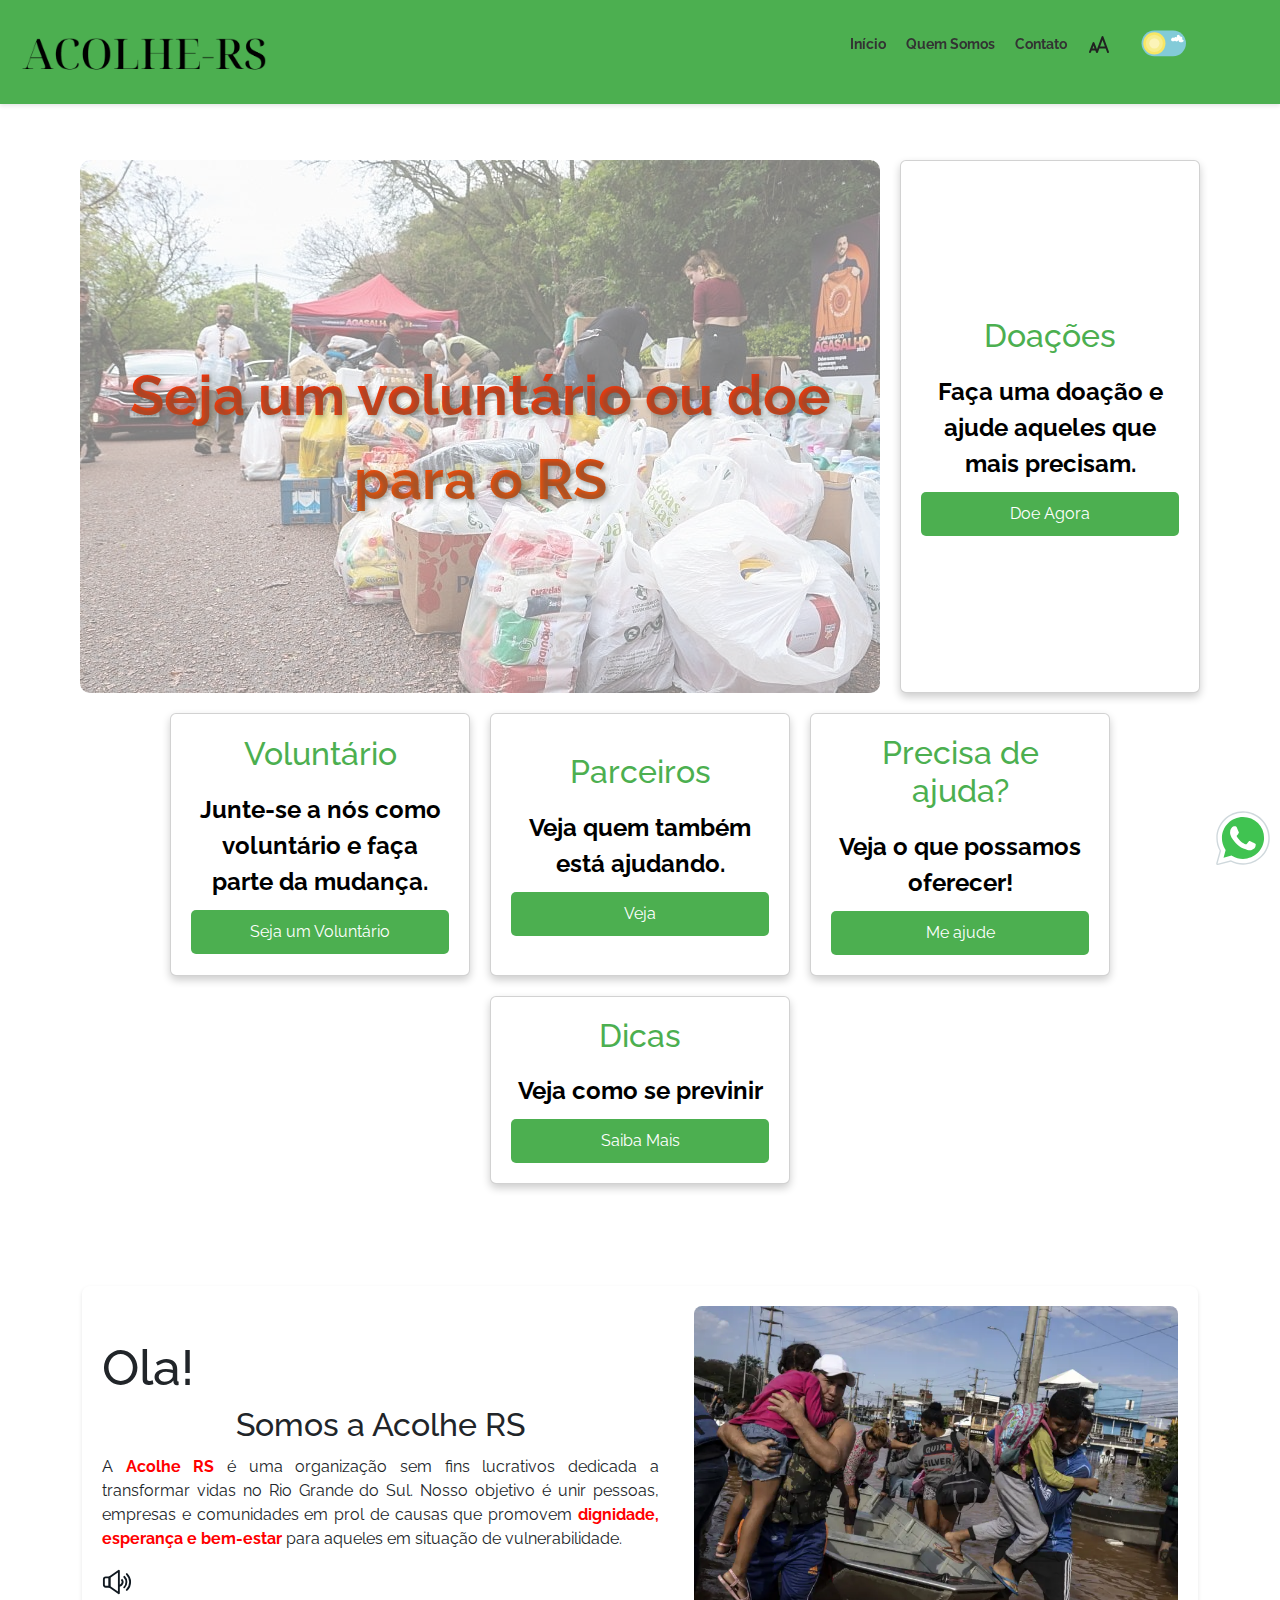
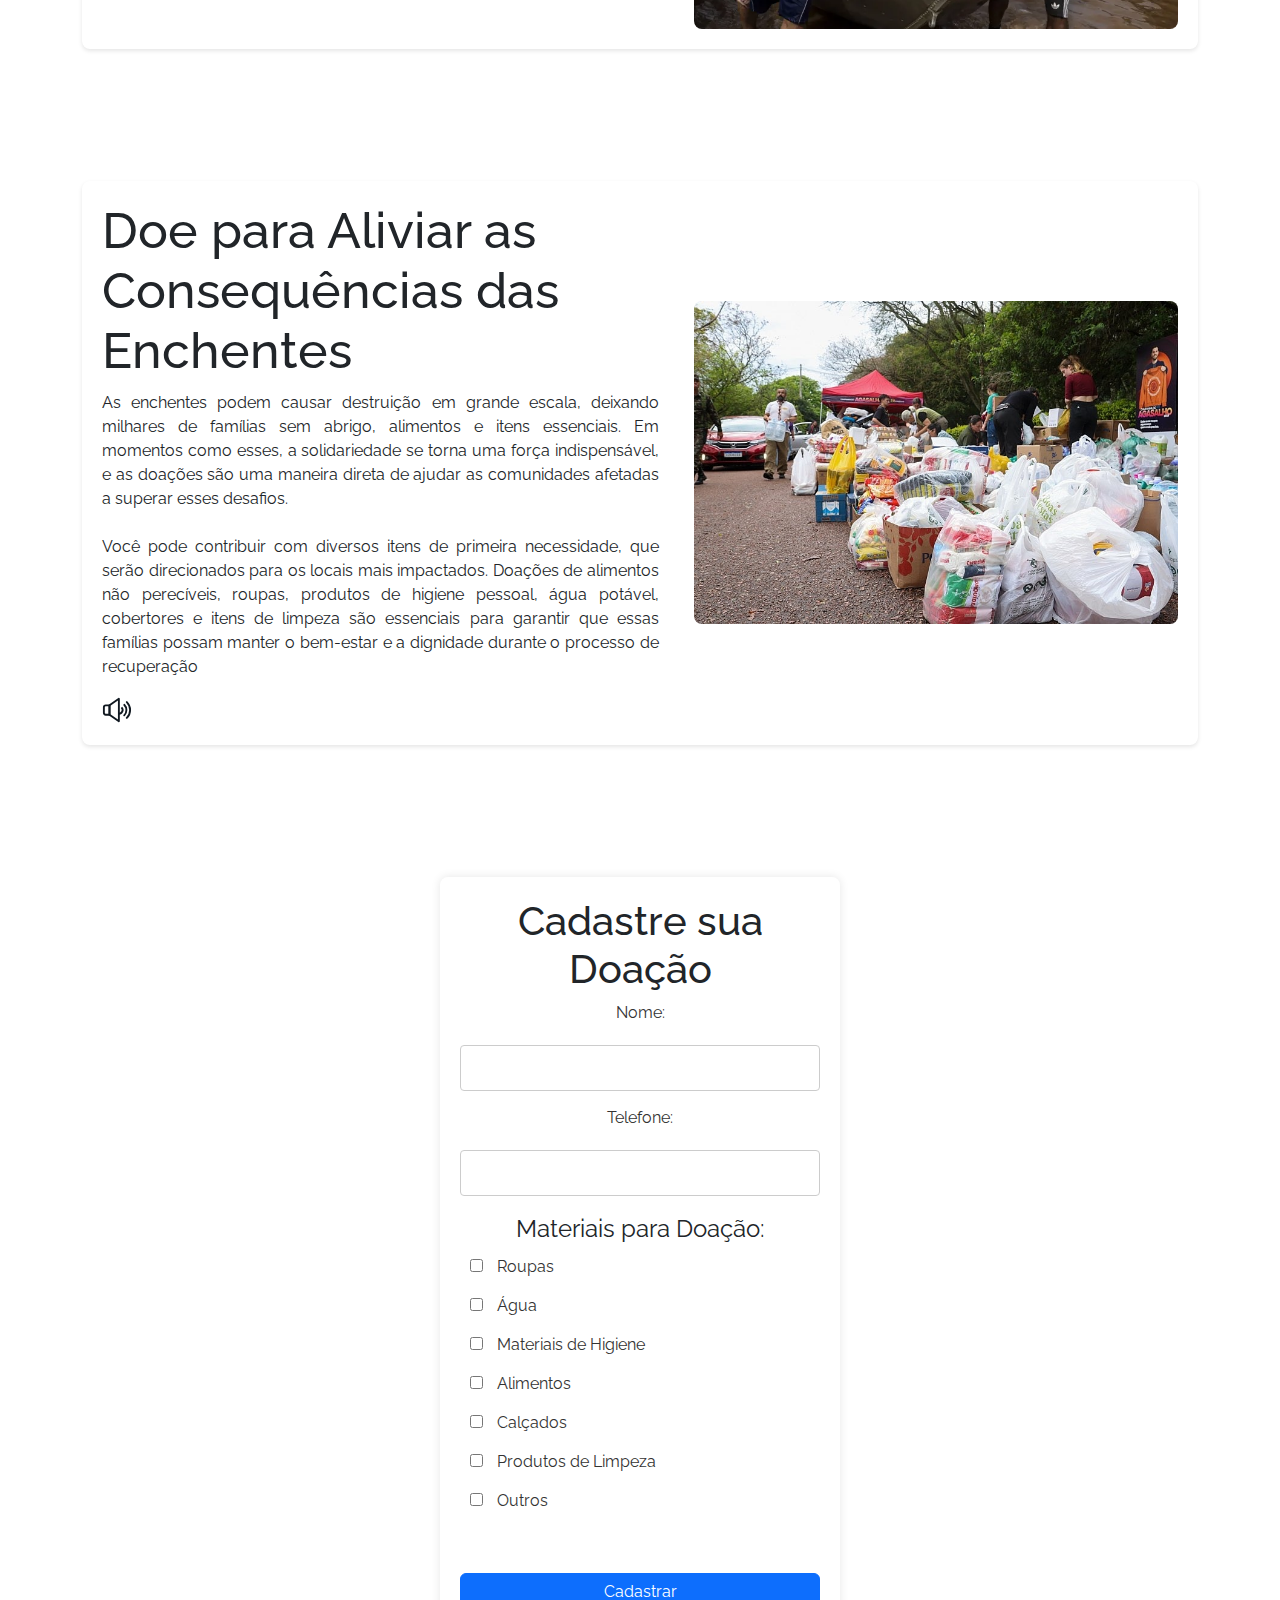
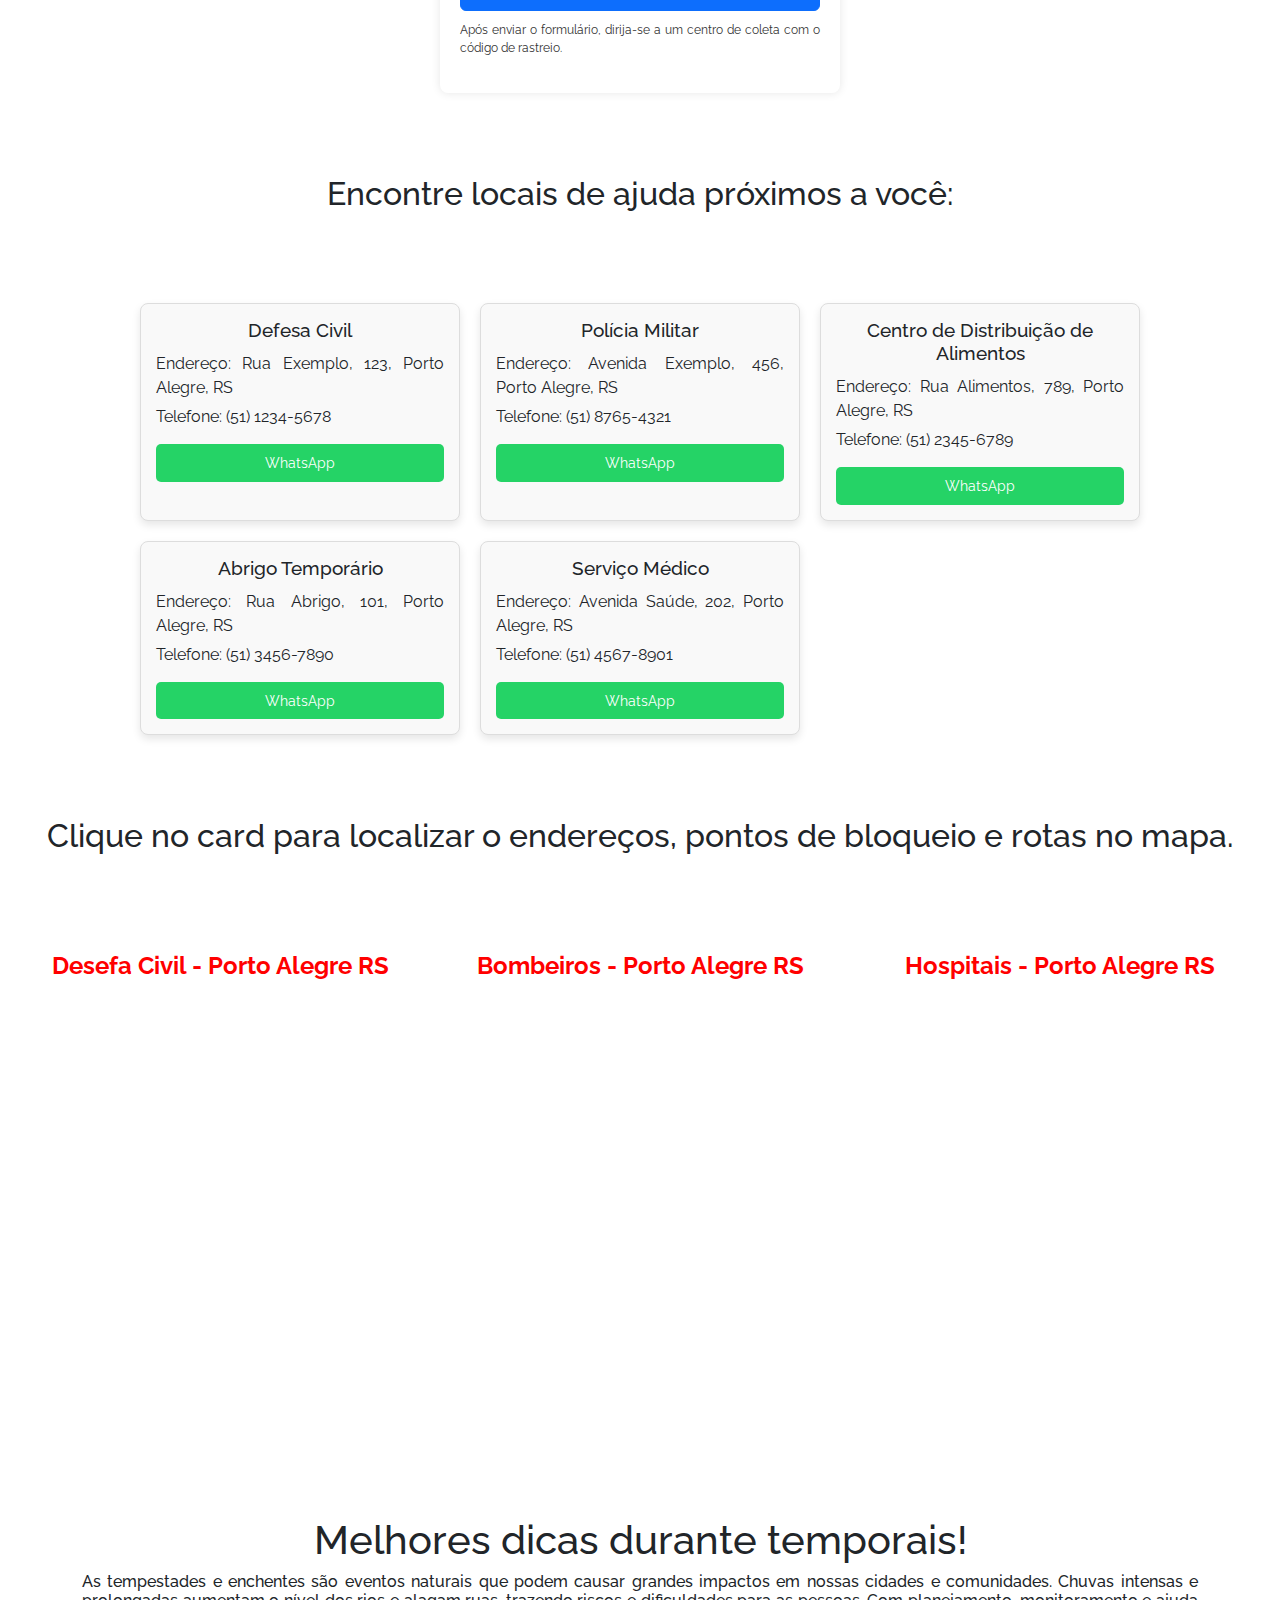
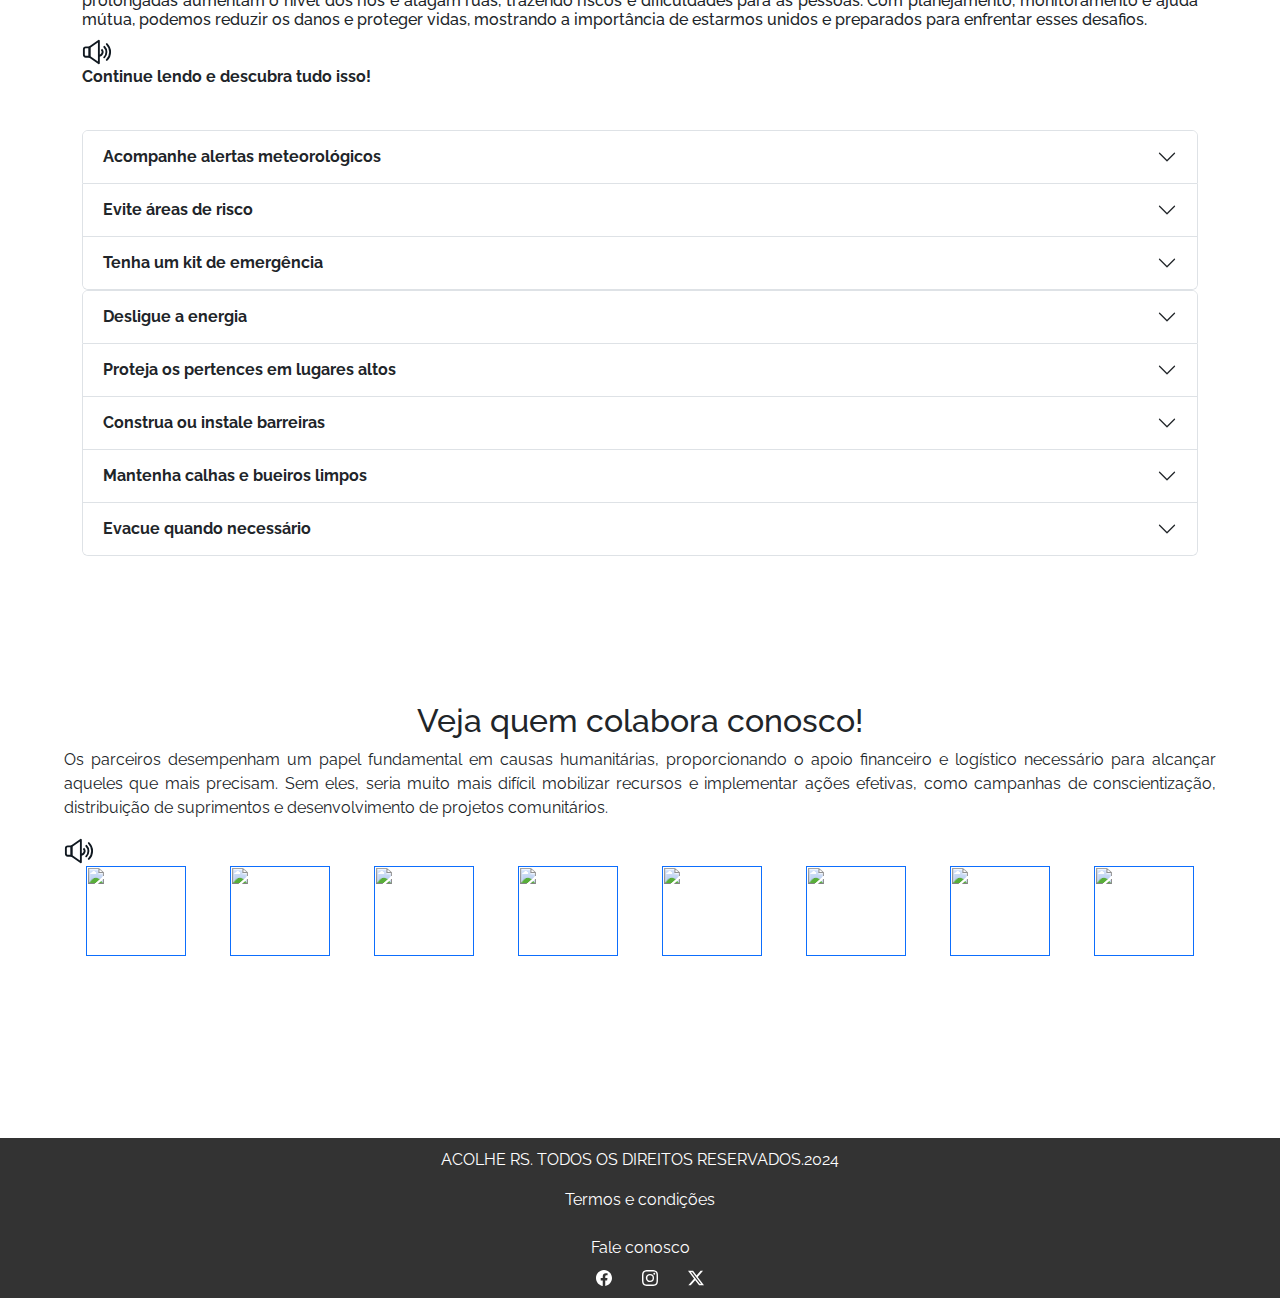
==== commit 5d8cf06b: "feat(index): text on top of photo" ====
--- a/index.html
+++ b/index.html
@@ -144,11 +144,11 @@
 
 
             <div class="cards">
-                <div>
-
-                    <img style="border-radius: 10px;" src="/img/image_processing20230908-29939-1sz4mb3.jpeg"
-                        alt="Pessoas organizando cestas básicas">
-                </div>
+                <div class="slogan">
+                    <p>Seja um voluntário ou doe para o RS</p>
+                    <img src="/img/image_processing20230908-29939-1sz4mb3.jpeg" alt="Pessoas organizando cestas básicas">
+                </div>
+                
                 <div class="card">
                     <h2>Doações</h2>
                     <p>Faça uma doação e ajude aqueles que mais precisam.</p>
--- a/css/style.css
+++ b/css/style.css
@@ -52,12 +52,57 @@
     display: flex;
     justify-content: center;
     flex-wrap: wrap;
-    /* Permite que os cards quebrem para a linha seguinte */
     gap: 20px;
-    /* margin: 150px; */
-
-
-}
+}
+
+.cards p {
+    text-align: center;
+    margin-top: 10px;
+    color: black;
+    font-size: 24px;
+    font-weight: bold;
+}
+
+
+
+.slogan {
+    position: relative;
+    width: fit-content;
+}
+
+.slogan img {
+    border-radius: 10px;
+    width: 100%;
+    height: auto;
+    opacity: 0.5;
+}
+
+
+
+.slogan p {
+    position: absolute;
+    top: 50%;
+    left: 50%;
+    transform: translate(-50%, -50%); 
+    font-weight: bold;
+    font-size: 3.5rem; 
+    text-align: center;
+    border-radius: 8px;
+    z-index: 9999;
+
+    background-image: linear-gradient(to bottom, rgb(248, 45, 9),  #fa5a04);
+    color: black;
+    background-clip: text;
+    -webkit-background-clip: text;
+    -webkit-text-fill-color: transparent;
+
+    text-shadow: 2px 2px 5px rgba(74, 83, 76, 0.5);
+    width: 100%;
+}
+
+
+
+
 
 
 
@@ -114,7 +159,7 @@
 
 }
 
-.mapa_texto{
+.mapa_texto {
     text-align: center;
 }
 
@@ -124,12 +169,12 @@
 
 }
 
-ul{
-    align-items: center;
-}
-
-
-.speaker{
+ul {
+    align-items: center;
+}
+
+
+.speaker {
     width: 30px;
 }
 
@@ -425,30 +470,30 @@
 
 #mapa-interativo {
     display: flex;
-    justify-content: space-around; 
+    justify-content: space-around;
     align-items: center;
     flex-direction: row;
-    width: 100%; 
+    width: 100%;
     margin-top: 20px;
     gap: 20px;
 }
 
 .mapa_grid {
-    width: 30%; 
+    width: 30%;
     border-radius: 8px;
-    overflow: hidden; 
+    overflow: hidden;
     display: flex;
     align-items: center;
     flex-direction: column;
 }
 
 iframe {
-    width: 100%; 
+    width: 100%;
     border: 0;
 }
 
 
-.mapa_grid strong{
+.mapa_grid strong {
     text-align: center;
     color: red;
     font-weight: bold;
@@ -601,83 +646,83 @@
     width: 3em;
     cursor: pointer;
     margin: 8px;
-  }
-  
-  /* Hide default HTML checkbox */
-  #toggle {
+}
+
+/* Hide default HTML checkbox */
+#toggle {
     display: flex;
     justify-content: center;
     opacity: 0;
     width: 0;
     height: 0;
     align-items: center;
-  }
-  
-  #container,
-  #patches,
-  #stars,
-  #button,
-  #sun,
-  #moon,
-  #cloud {
+}
+
+#container,
+#patches,
+#stars,
+#button,
+#sun,
+#moon,
+#cloud {
     transition-property: all;
     transition-timing-function: cubic-bezier(0.4, 0, 0.2, 1);
     transition-duration: 0.25s;
-  }
-  
-  /* night sky background */
-  #toggle:checked+svg #container {
+}
+
+/* night sky background */
+#toggle:checked+svg #container {
     fill: #2b4360;
-  }
-  
-  /* move button to right when checked */
-  #toggle:checked+svg #button {
+}
+
+/* move button to right when checked */
+#toggle:checked+svg #button {
     transform: translate(28px, 2.333px);
-  }
-  
-  /* show/hide sun and moon based on checkbox state */
-  #sun {
+}
+
+/* show/hide sun and moon based on checkbox state */
+#sun {
     opacity: 1;
-  }
-  
-  #toggle:checked+svg #sun {
+}
+
+#toggle:checked+svg #sun {
     opacity: 0;
-  }
-  
-  #moon {
+}
+
+#moon {
     opacity: 0;
-  }
-  
-  #toggle:checked+svg #moon {
+}
+
+#toggle:checked+svg #moon {
     opacity: 1;
-  }
-  
-  /* show or hide background items on checkbox state */
-  #cloud {
+}
+
+/* show or hide background items on checkbox state */
+#cloud {
     opacity: 1;
-  }
-  
-  #toggle:checked+svg #cloud {
+}
+
+#toggle:checked+svg #cloud {
     opacity: 0;
-  }
-  
-  #stars {
+}
+
+#stars {
     opacity: 0;
-  }
-  
-  #toggle:checked+svg #stars {
+}
+
+#toggle:checked+svg #stars {
     opacity: 1;
-  }
-  
-  .container {
+}
+
+.container {
     display: flex;
     justify-content: center;
     flex-direction: column;
     align-items: center;
     padding: 30px 30px 5px 30px;
-  }
-  
-  .carousel {
+}
+
+.carousel {
     display: flex;
     justify-content: center;
     align-items: center;
@@ -685,62 +730,64 @@
     width: 80%;
     max-width: 800px;
     position: relative;
-  }
-  
-  .icones {
+}
+
+.icones {
     display: flex;
     justify-content: center;
     align-items: center;
     gap: 1rem;
     padding-bottom: 3rem;
     animation: scroll 15s linear infinite;
-  }
-  
-  .icones img {
+}
+
+.icones img {
     width: 100px;
     height: auto;
     margin: 0 10px;
-  }
-
-    /* Estilo do elemento li e a tooltip */
-    .tooltip-container {
-        position: relative;
-        display: inline-block;
-        cursor: pointer;
-      }
-  
-      /* Estilo da tooltip */
-      .tooltip-container .tooltip-text {
-        visibility: hidden;
-        width: 160px;
-        background-color: #212121;
-        color: #fff;
-        text-align: center;
-        border-radius: 4px;
-        padding: 8px;
-        position: absolute;
-        top: 130%; /* Ajuste para aparecer abaixo */
-        left: 50%;
-        transform: translateX(-50%);
-        z-index: 99999999;
-        opacity: 0;
-        transition: opacity 0.3s;
-      }
-  
-      /* Seta da tooltip */
-      .tooltip-container .tooltip-text::after {
-        content: "";
-        position: absolute;
-        bottom: 100%; /* Ajuste para a seta ficar acima da tooltip */
-        left: 50%;
-        transform: translateX(-50%);
-        border-width: 5px;
-        border-style: solid;
-        border-color: transparent transparent #212121 transparent;
-      }
-  
-      /* Exibir a tooltip ao pairar o mouse */
-      .tooltip-container:hover .tooltip-text {
-        visibility: visible;
-        opacity: 1;
-      }+}
+
+/* Estilo do elemento li e a tooltip */
+.tooltip-container {
+    position: relative;
+    display: inline-block;
+    cursor: pointer;
+}
+
+/* Estilo da tooltip */
+.tooltip-container .tooltip-text {
+    visibility: hidden;
+    width: 160px;
+    background-color: #212121;
+    color: #fff;
+    text-align: center;
+    border-radius: 4px;
+    padding: 8px;
+    position: absolute;
+    top: 130%;
+    /* Ajuste para aparecer abaixo */
+    left: 50%;
+    transform: translateX(-50%);
+    z-index: 99999999;
+    opacity: 0;
+    transition: opacity 0.3s;
+}
+
+/* Seta da tooltip */
+.tooltip-container .tooltip-text::after {
+    content: "";
+    position: absolute;
+    bottom: 100%;
+    /* Ajuste para a seta ficar acima da tooltip */
+    left: 50%;
+    transform: translateX(-50%);
+    border-width: 5px;
+    border-style: solid;
+    border-color: transparent transparent #212121 transparent;
+}
+
+/* Exibir a tooltip ao pairar o mouse */
+.tooltip-container:hover .tooltip-text {
+    visibility: visible;
+    opacity: 1;
+}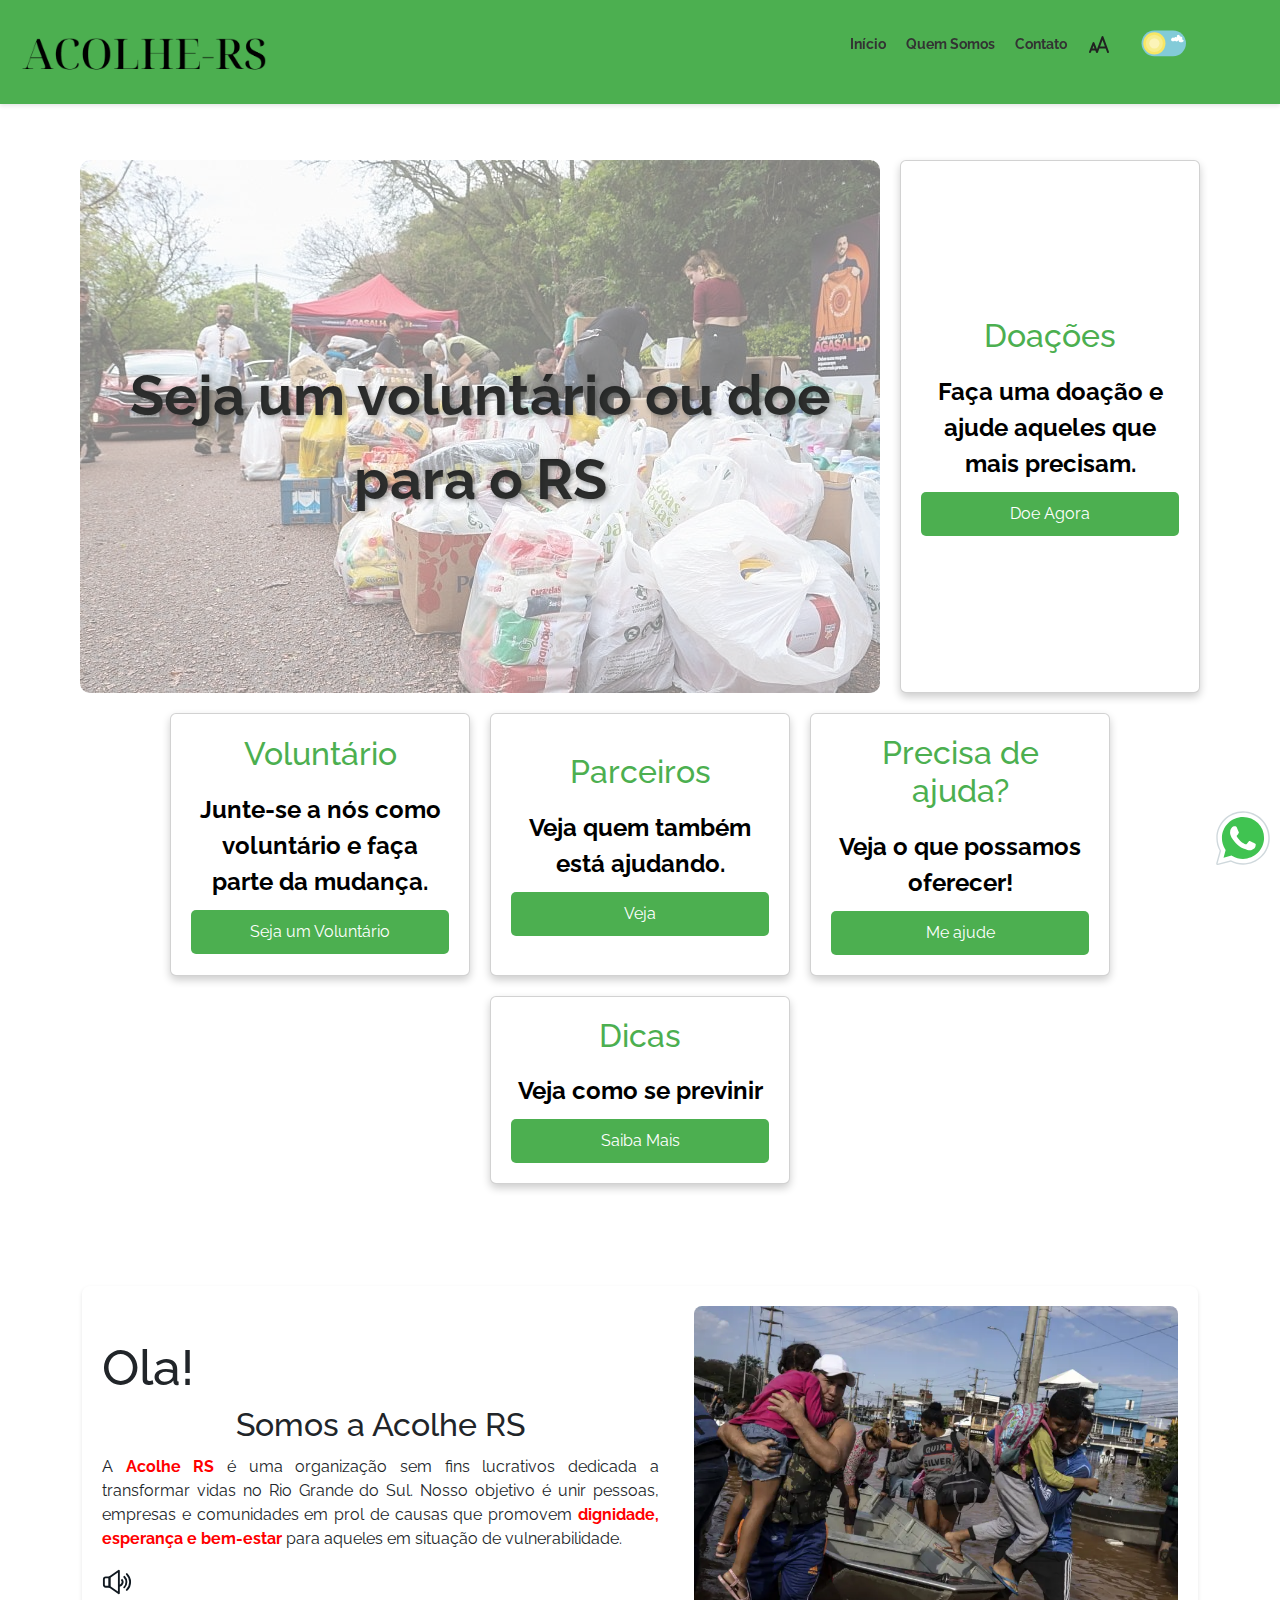
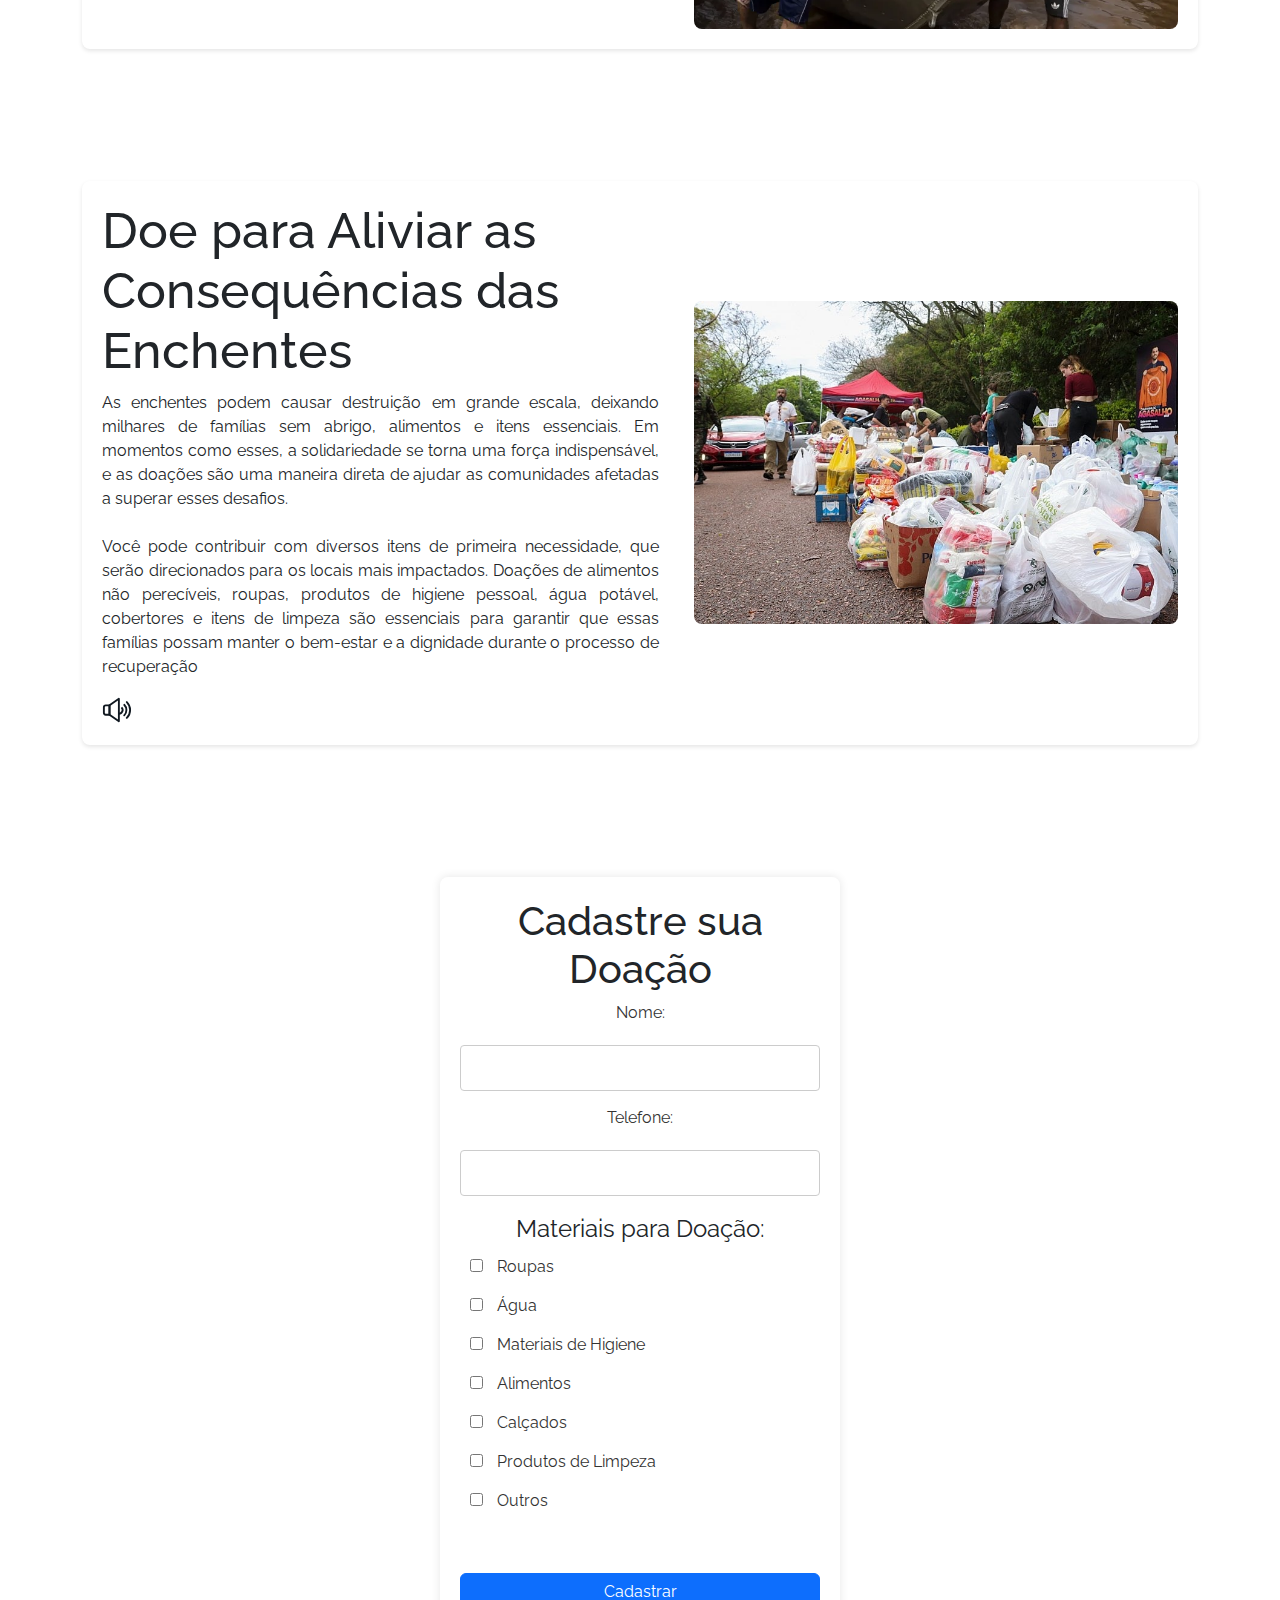
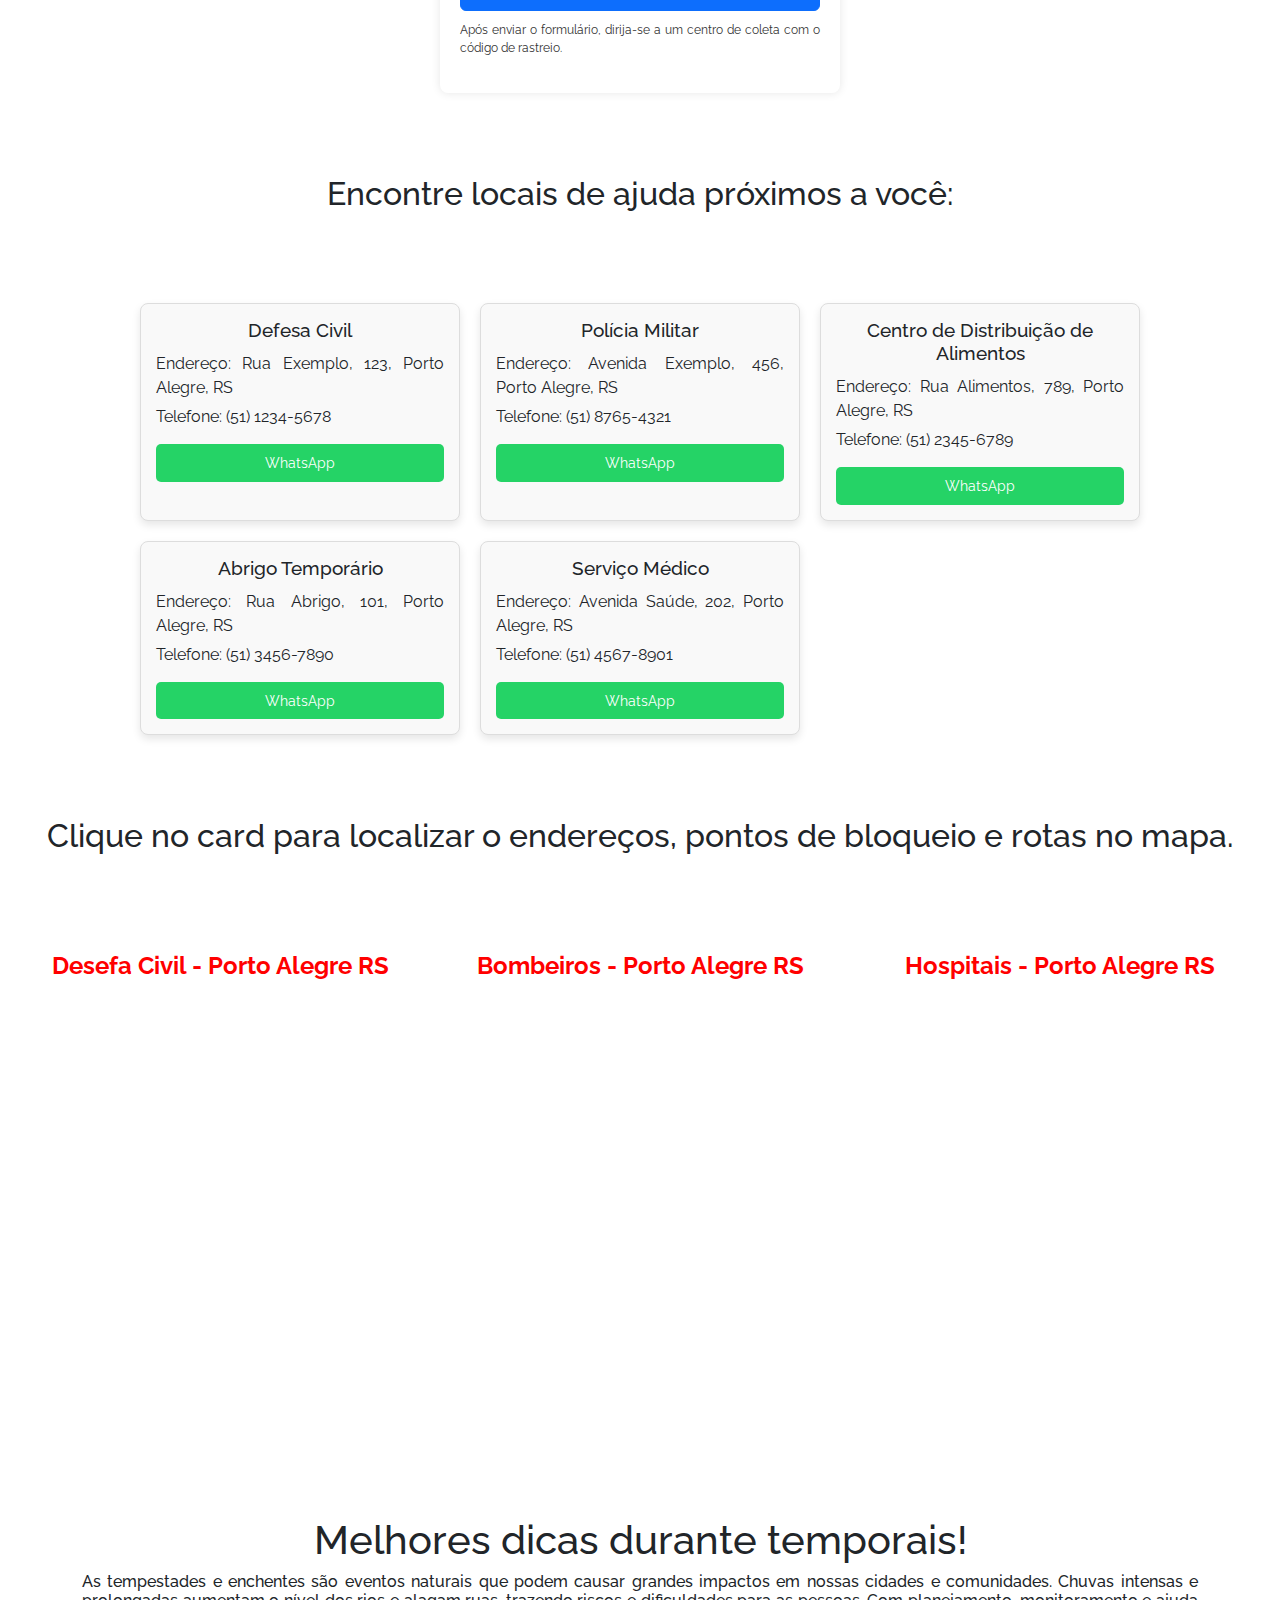
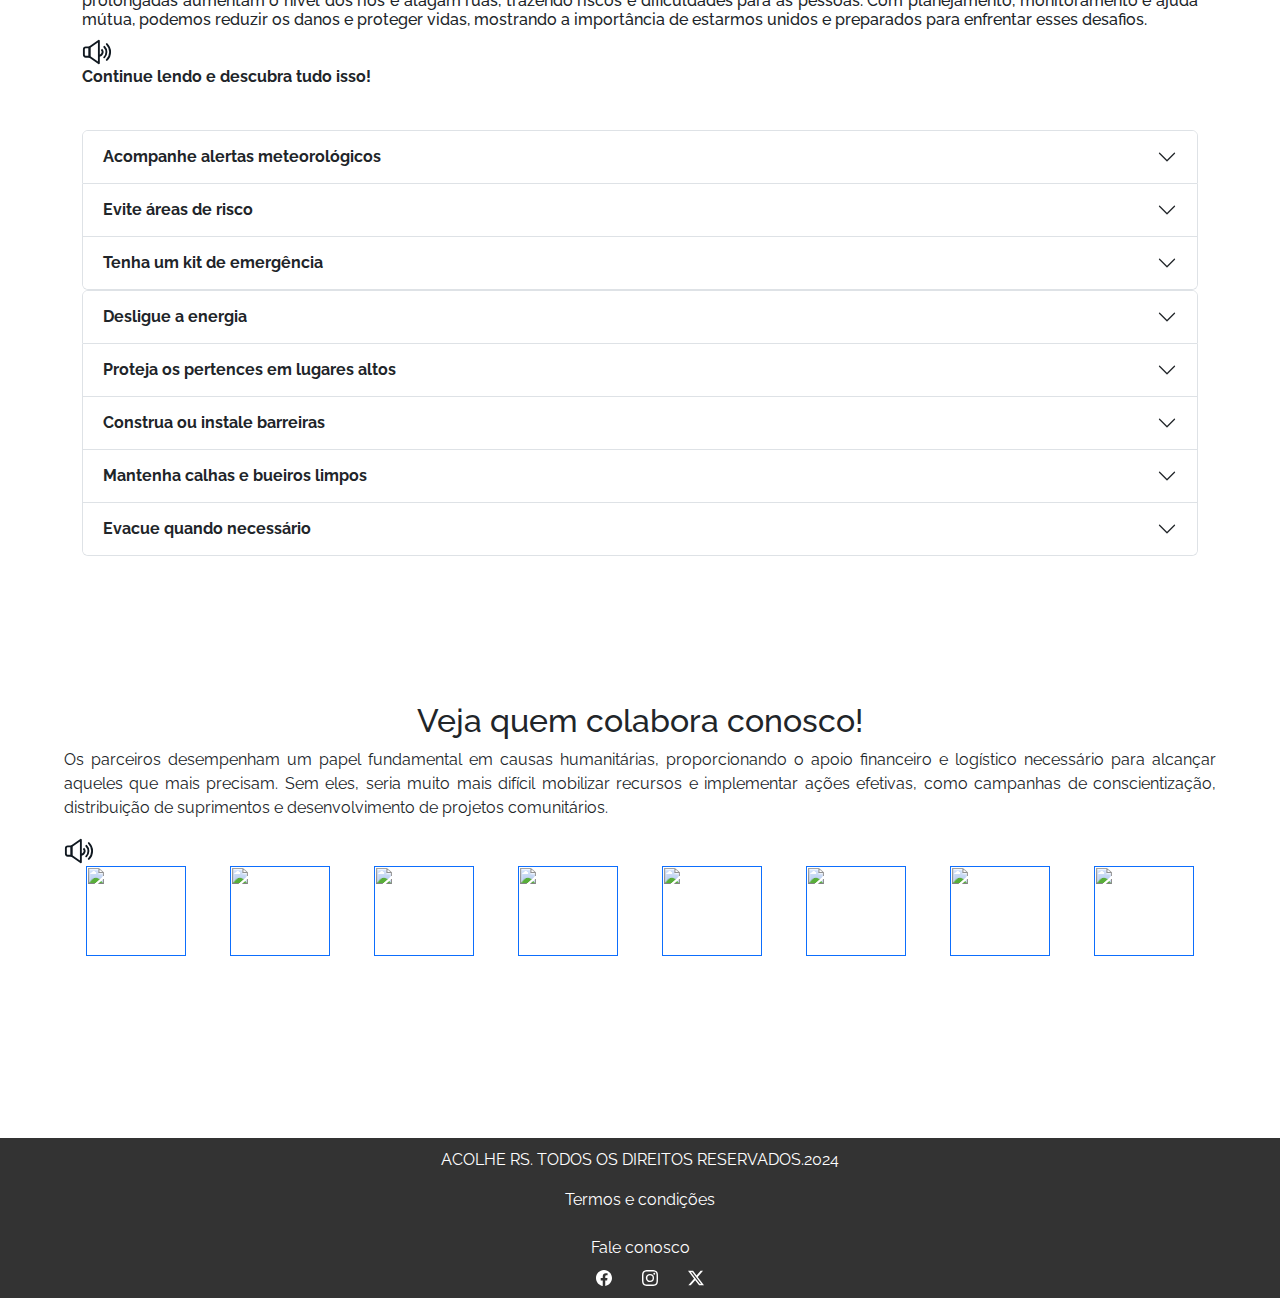
==== commit 33861d14: "add tooltip modo escuro" ====
--- a/index.html
+++ b/index.html
@@ -44,7 +44,8 @@
                     <!-- Tooltip Text -->
                     <div class="tooltip-text">Aumentar tamanho da fonte</div>
                 </li>
-                <li> <label id="theme-toggle-button">
+                
+                <li> <label class="tooltip-container" id="theme-toggle-button">
                         <input type="checkbox" id="toggle" />
                         <svg viewBox="0 0 69.667 44" xmlns:xlink="http://www.w3.org/1999/xlink"
                             xmlns="http://www.w3.org/2000/svg">
@@ -128,7 +129,10 @@
                                 </g>
                             </g>
                         </svg>
-                    </label></li>
+                        <div class="tooltip-text">Modo escuro</div>
+                    </label>
+                    <!-- Tooltip Text -->
+                </li>
 
             </ul>
         </nav>
--- a/css/style.css
+++ b/css/style.css
@@ -90,14 +90,15 @@
     border-radius: 8px;
     z-index: 9999;
 
-    background-image: linear-gradient(to bottom, rgb(248, 45, 9),  #fa5a04);
+/*  background-image: linear-gradient(to bottom, rgb(7, 238, 57),  #09f4f8);*/
     color: black;
     background-clip: text;
     -webkit-background-clip: text;
     -webkit-text-fill-color: transparent;
 
-    text-shadow: 2px 2px 5px rgba(74, 83, 76, 0.5);
-    width: 100%;
+     text-shadow: 2px 2px 5px rgba(55, 57, 56, 0.5);
+    width: 100%;
+    background-color: #252626;
 }
 
 
@@ -790,4 +791,5 @@
 .tooltip-container:hover .tooltip-text {
     visibility: visible;
     opacity: 1;
-}+}
+
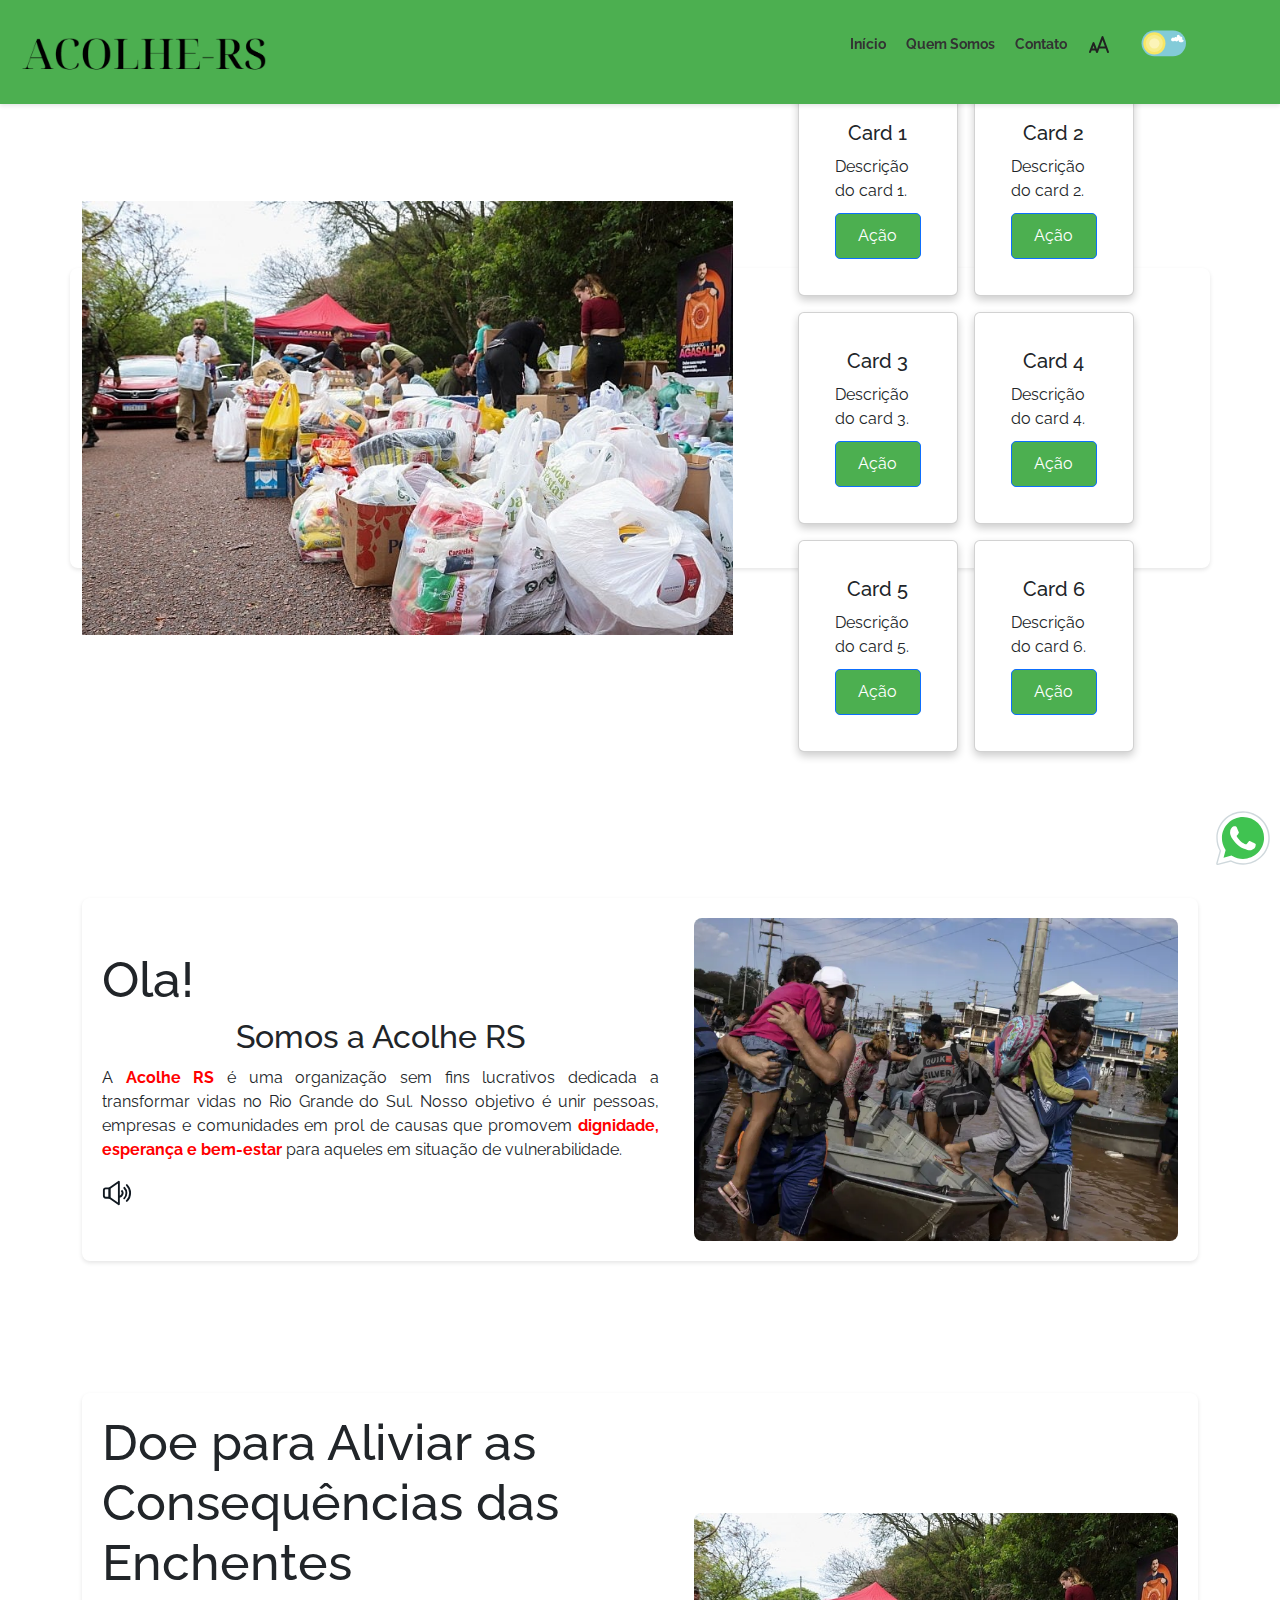
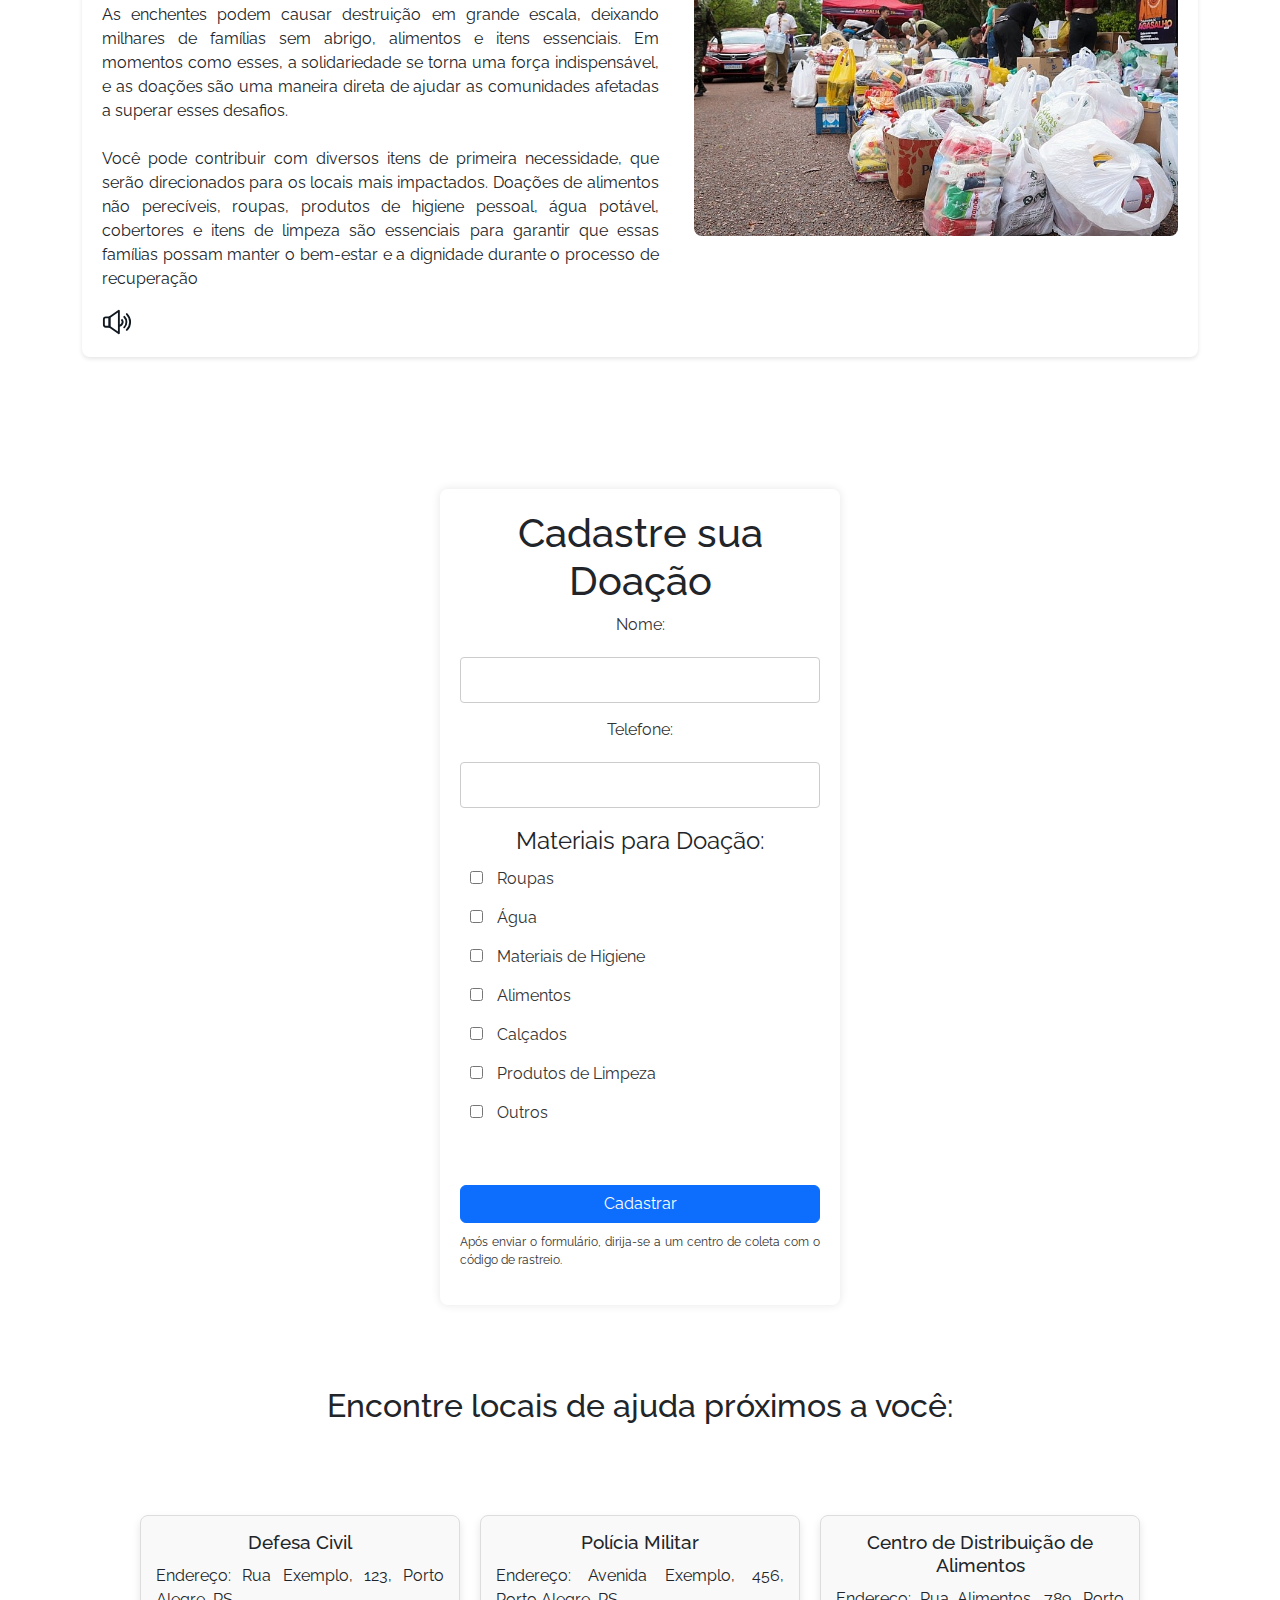
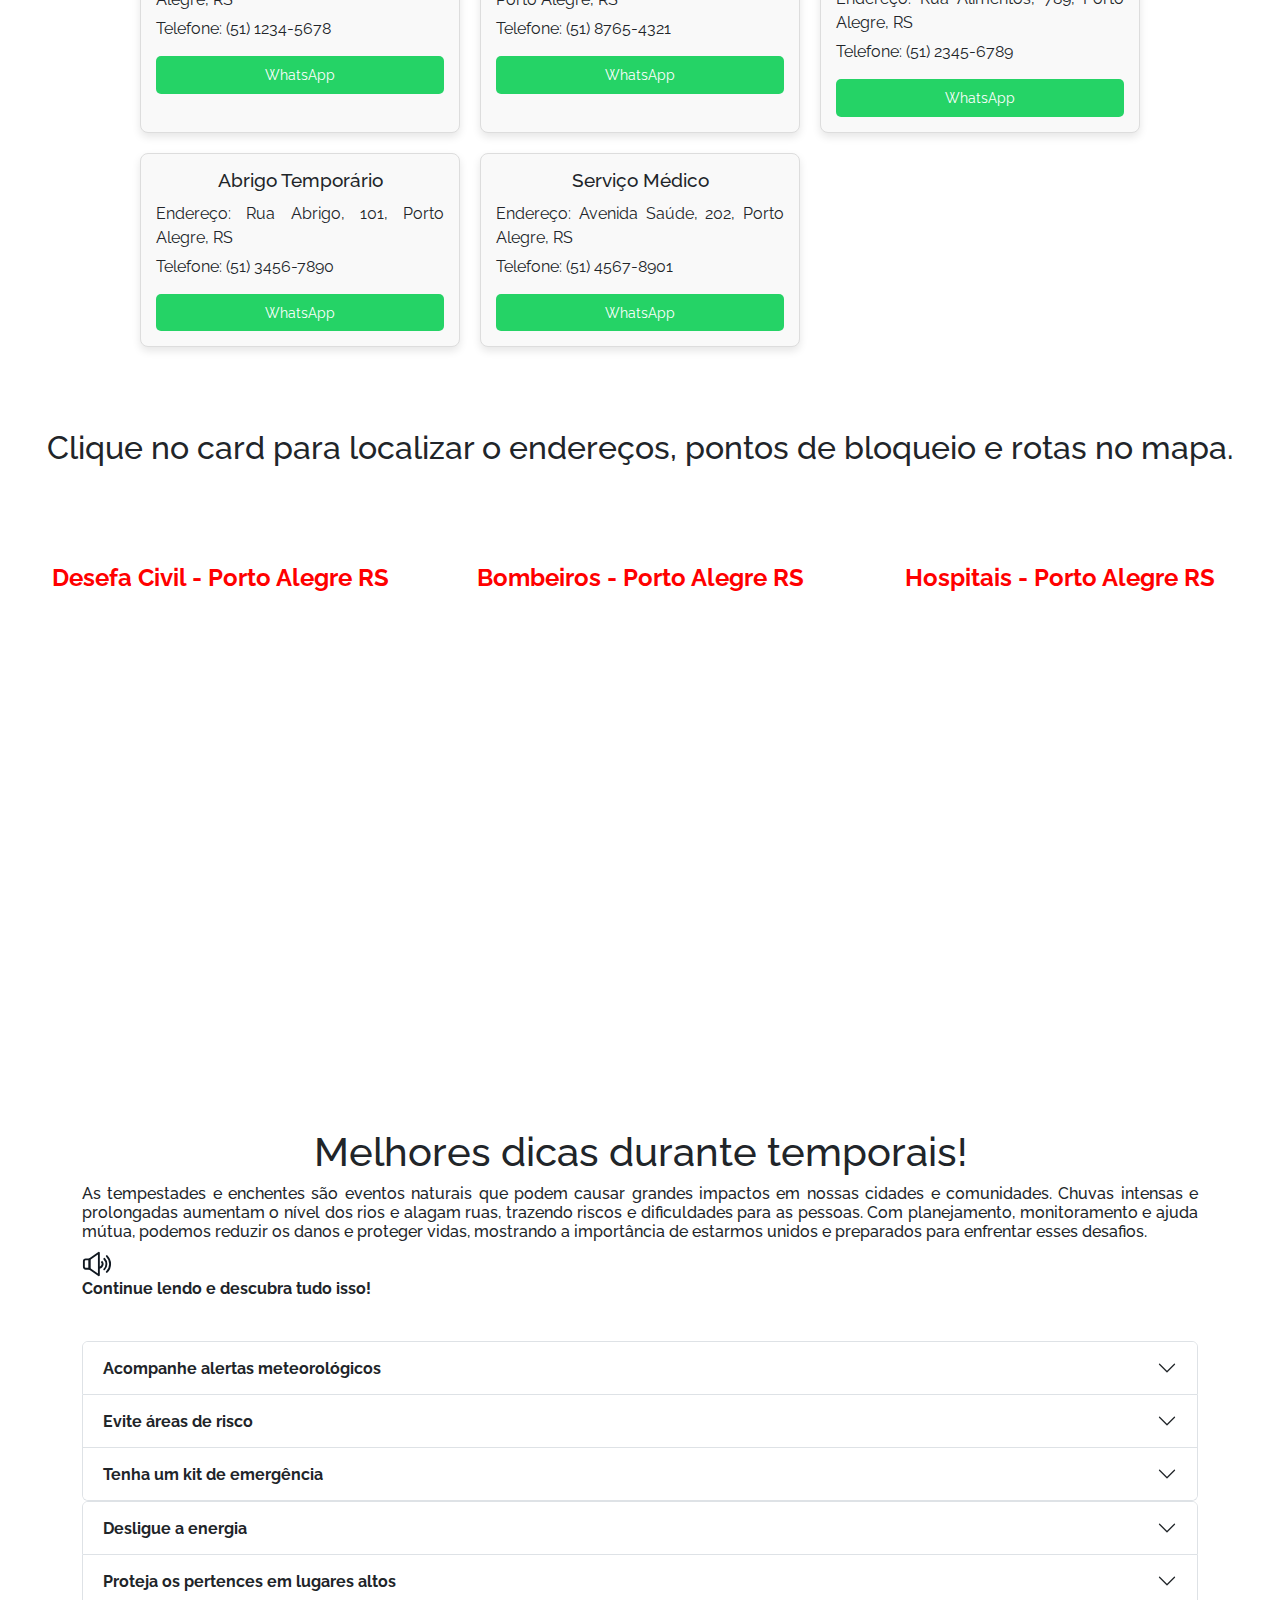
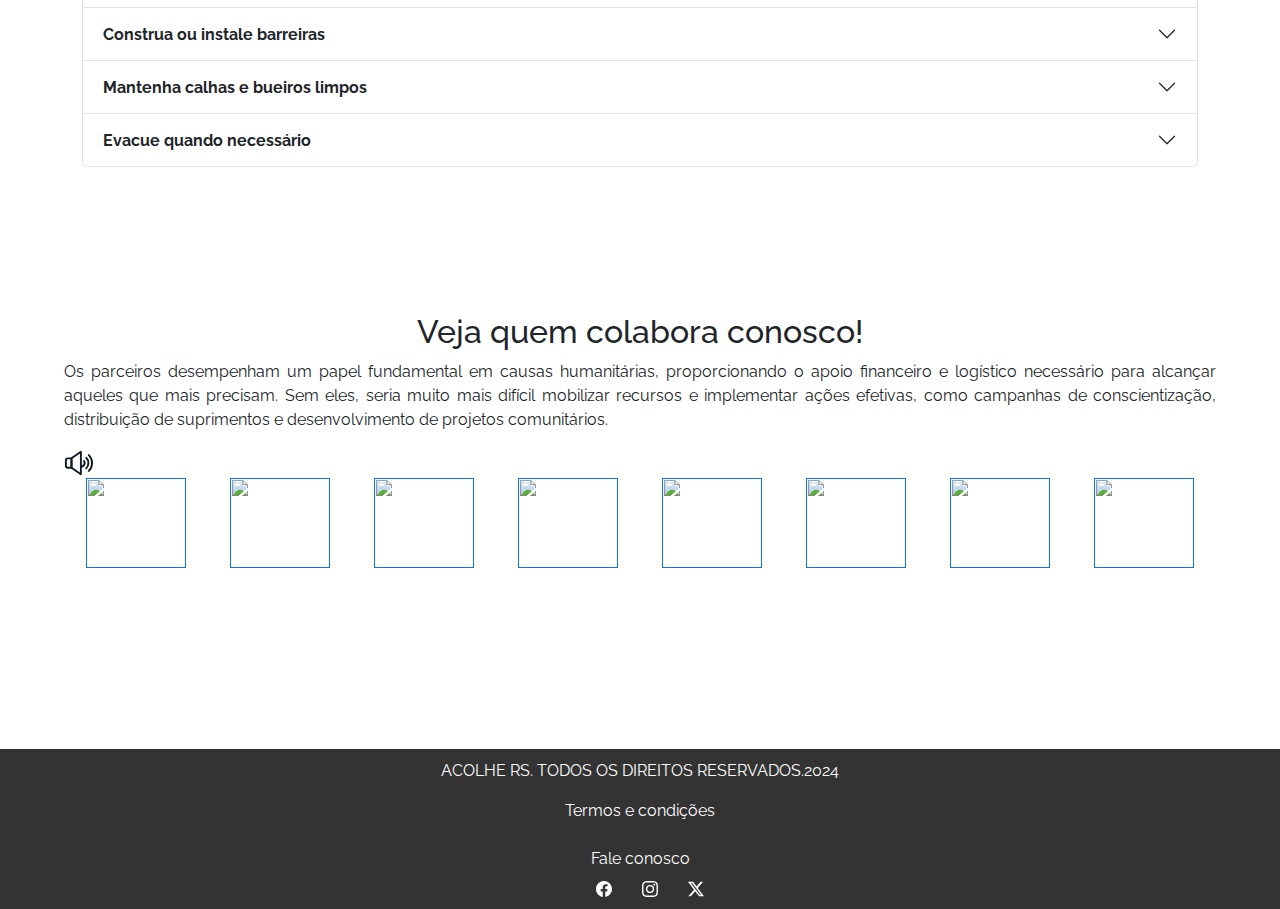
==== commit 79c7b7ef: "add adjust in cards home" ====
--- a/index.html
+++ b/index.html
@@ -44,7 +44,7 @@
                     <!-- Tooltip Text -->
                     <div class="tooltip-text">Aumentar tamanho da fonte</div>
                 </li>
-                
+
                 <li> <label class="tooltip-container" id="theme-toggle-button">
                         <input type="checkbox" id="toggle" />
                         <svg viewBox="0 0 69.667 44" xmlns:xlink="http://www.w3.org/1999/xlink"
@@ -143,7 +143,7 @@
     </header>
 
     <main>
-        <div class="adjustCards">
+        <!-- <div class="adjustCards">
             <br><br><br><br><br>
 
 
@@ -186,7 +186,58 @@
 
             </div>
 
+        </div> -->
+       
+        <div class="container d-flex flex-column flex-md-row align-items-center justify-content-center">
+            <div class="col-md-7">
+                <img src="img/image_processing20230908-29939-1sz4mb3.jpeg" alt="Imagem Grande" class="img-fluid">
+            </div>
+            <div class="col-md-5 mt-4 mt-md-0 d-flex flex-wrap justify-content-center">
+                <div class="card m-2" style="width: 10rem;">
+                    <div class="card-body">
+                        <h5 class="card-title">Card 1</h5>
+                        <p class="card-text">Descrição do card 1.</p>
+                        <a href="#" class="btn btn-primary">Ação</a>
+                    </div>
+                </div>
+                <div class="card m-2" style="width: 10rem;">
+                    <div class="card-body">
+                        <h5 class="card-title">Card 2</h5>
+                        <p class="card-text">Descrição do card 2.</p>
+                        <a href="#" class="btn btn-primary">Ação</a>
+                    </div>
+                </div>
+                <div class="card m-2" style="width: 10rem;">
+                    <div class="card-body">
+                        <h5 class="card-title">Card 3</h5>
+                        <p class="card-text">Descrição do card 3.</p>
+                        <a href="#" class="btn btn-primary">Ação</a>
+                    </div>
+                </div>
+                <div class="card m-2" style="width: 10rem;">
+                    <div class="card-body">
+                        <h5 class="card-title">Card 4</h5>
+                        <p class="card-text">Descrição do card 4.</p>
+                        <a href="#" class="btn btn-primary">Ação</a>
+                    </div>
+                </div>
+                <div class="card m-2" style="width: 10rem;">
+                    <div class="card-body">
+                        <h5 class="card-title">Card 5</h5>
+                        <p class="card-text">Descrição do card 5.</p>
+                        <a href="#" class="btn btn-primary">Ação</a>
+                    </div>
+                </div>
+                <div class="card m-2" style="width: 10rem;">
+                    <div class="card-body">
+                        <h5 class="card-title">Card 6</h5>
+                        <p class="card-text">Descrição do card 6.</p>
+                        <a href="#" class="btn btn-primary">Ação</a>
+                    </div>
+                </div>
+            </div>
         </div>
+        
 
         <section id="quemSomos" class="section">
             <div class="content">
@@ -391,16 +442,25 @@
 
         <div id="mapa-interativo">
             <div class="mapa_grid">
-                <strong>Desefa Civil -  Porto Alegre RS</strong>
-                <iframe src="https://www.google.com/maps/embed?pb=!1m16!1m12!1m3!1d262887.5352845006!2d-51.37497040879294!3d-30.03453305159911!2m3!1f0!2f0!3f0!3m2!1i1024!2i768!4f13.1!2m1!1sDesefa%20Civil%20-%20%20Porto%20Alegre%20RS!5e0!3m2!1spt-BR!2sbr!4v1730081771944!5m2!1spt-BR!2sbr" width="600" height="450" style="border:0;" allowfullscreen="" loading="lazy" referrerpolicy="no-referrer-when-downgrade"></iframe>
+                <strong>Desefa Civil - Porto Alegre RS</strong>
+                <iframe
+                    src="https://www.google.com/maps/embed?pb=!1m16!1m12!1m3!1d262887.5352845006!2d-51.37497040879294!3d-30.03453305159911!2m3!1f0!2f0!3f0!3m2!1i1024!2i768!4f13.1!2m1!1sDesefa%20Civil%20-%20%20Porto%20Alegre%20RS!5e0!3m2!1spt-BR!2sbr!4v1730081771944!5m2!1spt-BR!2sbr"
+                    width="600" height="450" style="border:0;" allowfullscreen="" loading="lazy"
+                    referrerpolicy="no-referrer-when-downgrade"></iframe>
             </div>
             <div class="mapa_grid">
-                <strong>Bombeiros -  Porto Alegre RS</strong>
-                <iframe src="https://www.google.com/maps/embed?pb=!1m16!1m12!1m3!1d442126.8221259358!2d-51.37497115710569!3d-30.03353556202182!2m3!1f0!2f0!3f0!3m2!1i1024!2i768!4f13.1!2m1!1sBombeiros%20-%20%20Porto%20Alegre%20RS!5e0!3m2!1spt-BR!2sbr!4v1730081799445!5m2!1spt-BR!2sbr" width="600" height="450" style="border:0;" allowfullscreen="" loading="lazy" referrerpolicy="no-referrer-when-downgrade"></iframe>
+                <strong>Bombeiros - Porto Alegre RS</strong>
+                <iframe
+                    src="https://www.google.com/maps/embed?pb=!1m16!1m12!1m3!1d442126.8221259358!2d-51.37497115710569!3d-30.03353556202182!2m3!1f0!2f0!3f0!3m2!1i1024!2i768!4f13.1!2m1!1sBombeiros%20-%20%20Porto%20Alegre%20RS!5e0!3m2!1spt-BR!2sbr!4v1730081799445!5m2!1spt-BR!2sbr"
+                    width="600" height="450" style="border:0;" allowfullscreen="" loading="lazy"
+                    referrerpolicy="no-referrer-when-downgrade"></iframe>
             </div>
             <div class="mapa_grid">
-                <strong>Hospitais  -  Porto Alegre RS</strong>
-                <iframe src="https://www.google.com/maps/embed?pb=!1m16!1m12!1m3!1d78143.12974899463!2d-51.25425063530541!3d-30.052029183579602!2m3!1f0!2f0!3f0!3m2!1i1024!2i768!4f13.1!2m1!1sHospitais%20%20-%20%20Porto%20Alegre%20RS!5e0!3m2!1spt-BR!2sbr!4v1730081827041!5m2!1spt-BR!2sbr" width="600" height="450" style="border:0;" allowfullscreen="" loading="lazy" referrerpolicy="no-referrer-when-downgrade"></iframe>
+                <strong>Hospitais - Porto Alegre RS</strong>
+                <iframe
+                    src="https://www.google.com/maps/embed?pb=!1m16!1m12!1m3!1d78143.12974899463!2d-51.25425063530541!3d-30.052029183579602!2m3!1f0!2f0!3f0!3m2!1i1024!2i768!4f13.1!2m1!1sHospitais%20%20-%20%20Porto%20Alegre%20RS!5e0!3m2!1spt-BR!2sbr!4v1730081827041!5m2!1spt-BR!2sbr"
+                    width="600" height="450" style="border:0;" allowfullscreen="" loading="lazy"
+                    referrerpolicy="no-referrer-when-downgrade"></iframe>
             </div>
         </div>
 
--- a/css/style.css
+++ b/css/style.css
@@ -275,7 +275,7 @@
 
 .container {
     max-width: 600px;
-    /* margin: auto; */
+    margin: auto;
     background-color: white;
     padding: 20px;
     border-radius: 8px;
